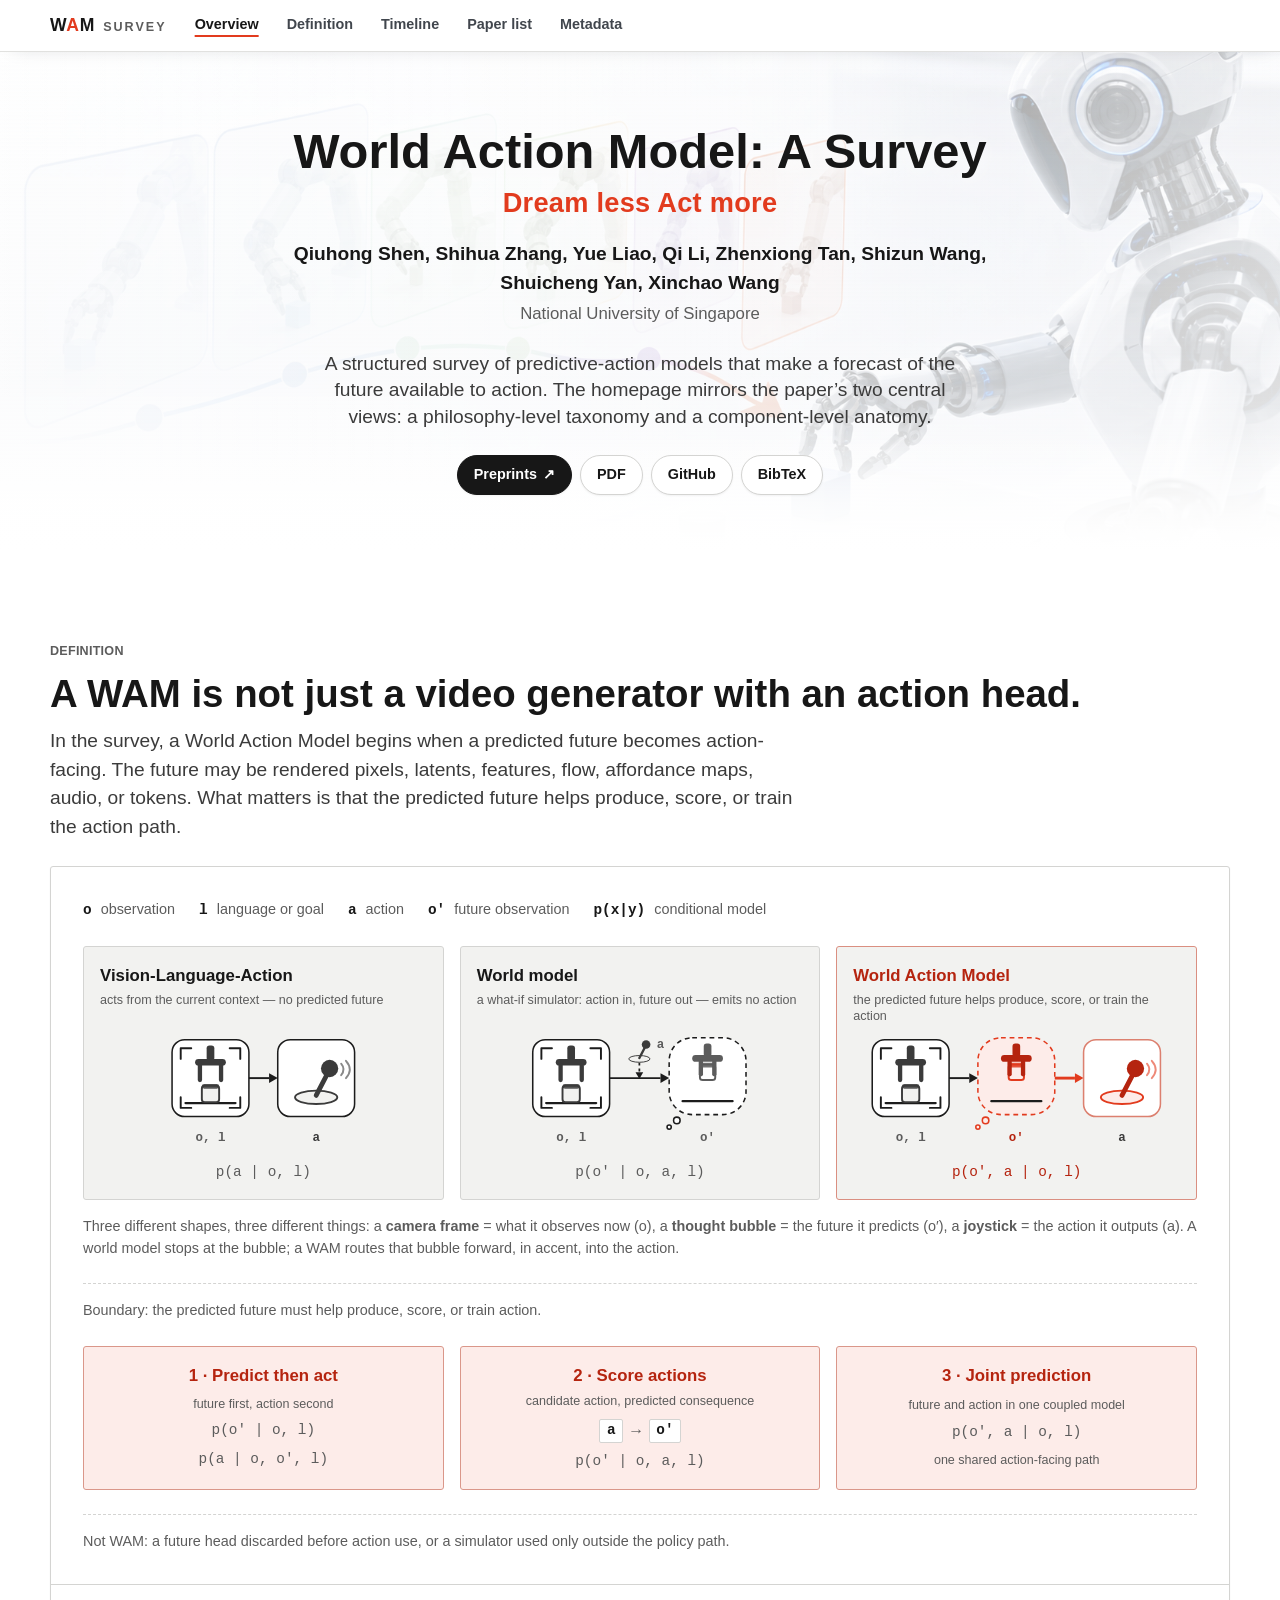
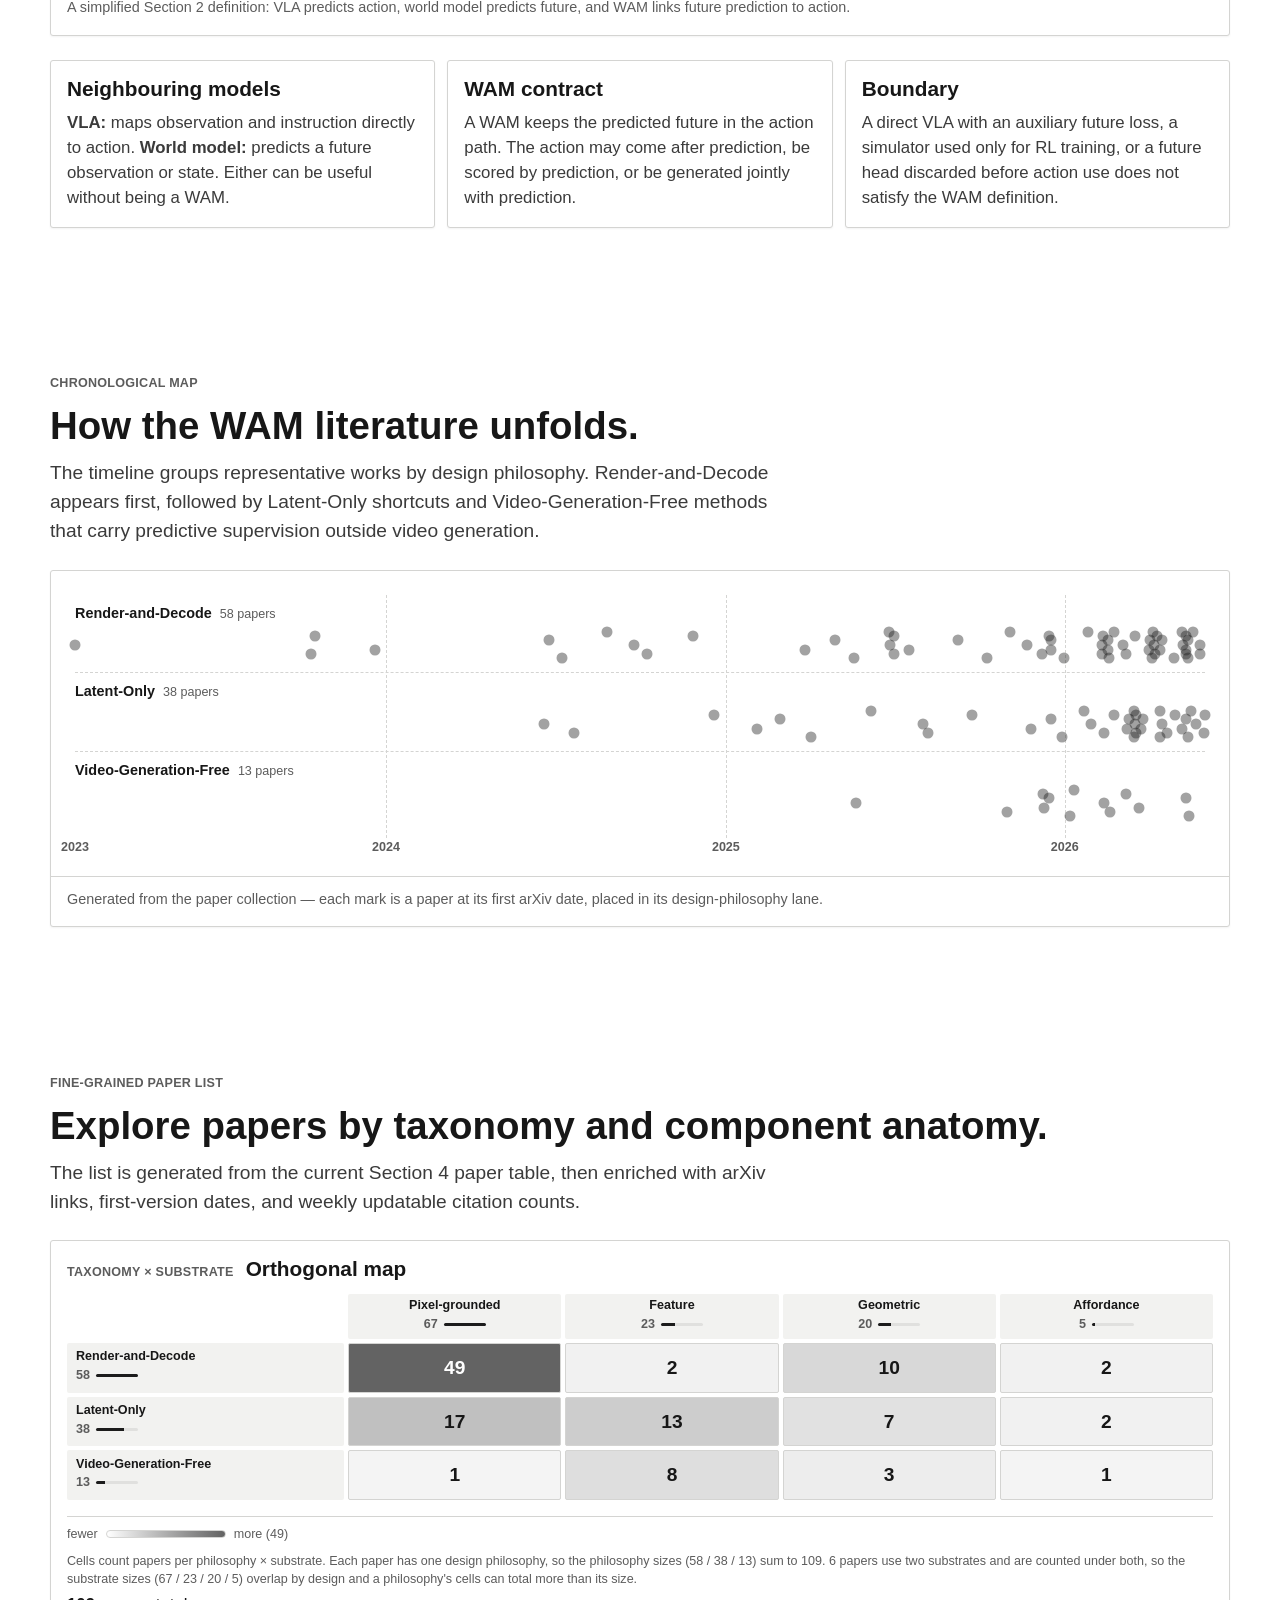
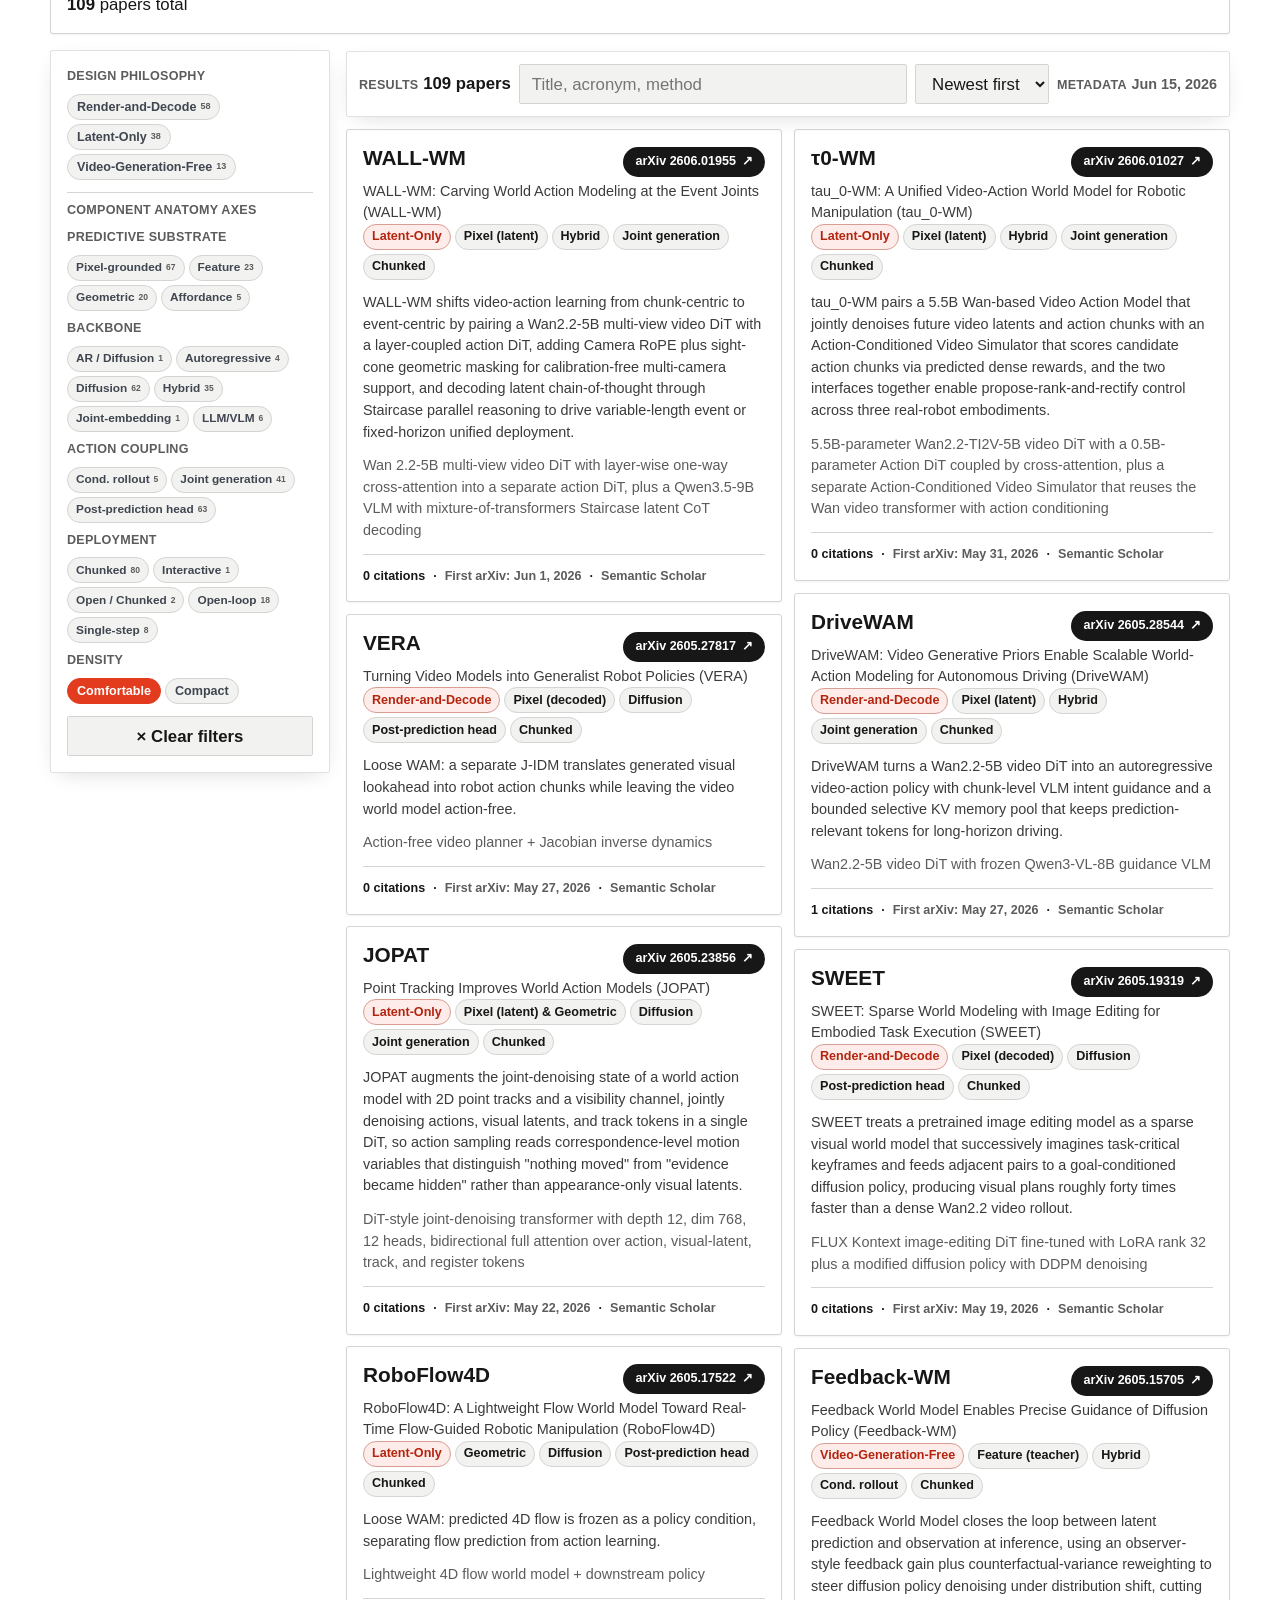
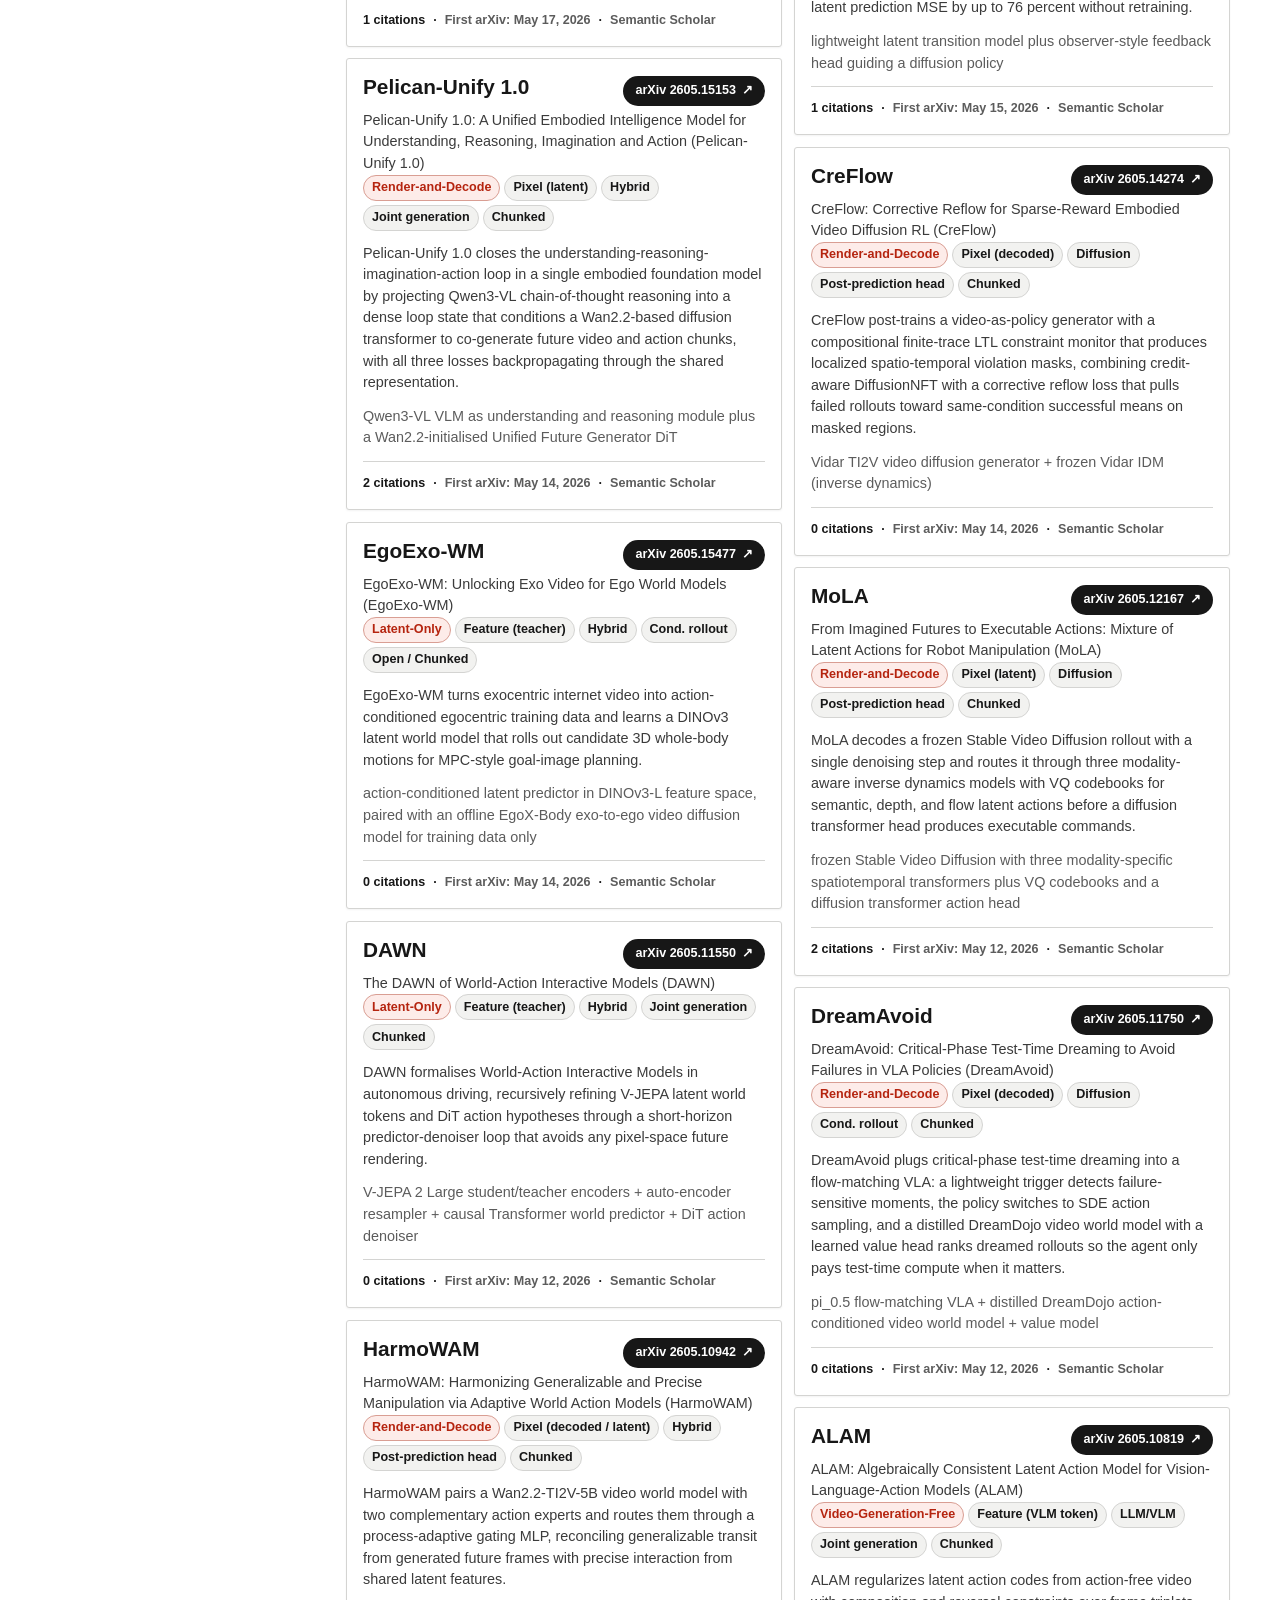
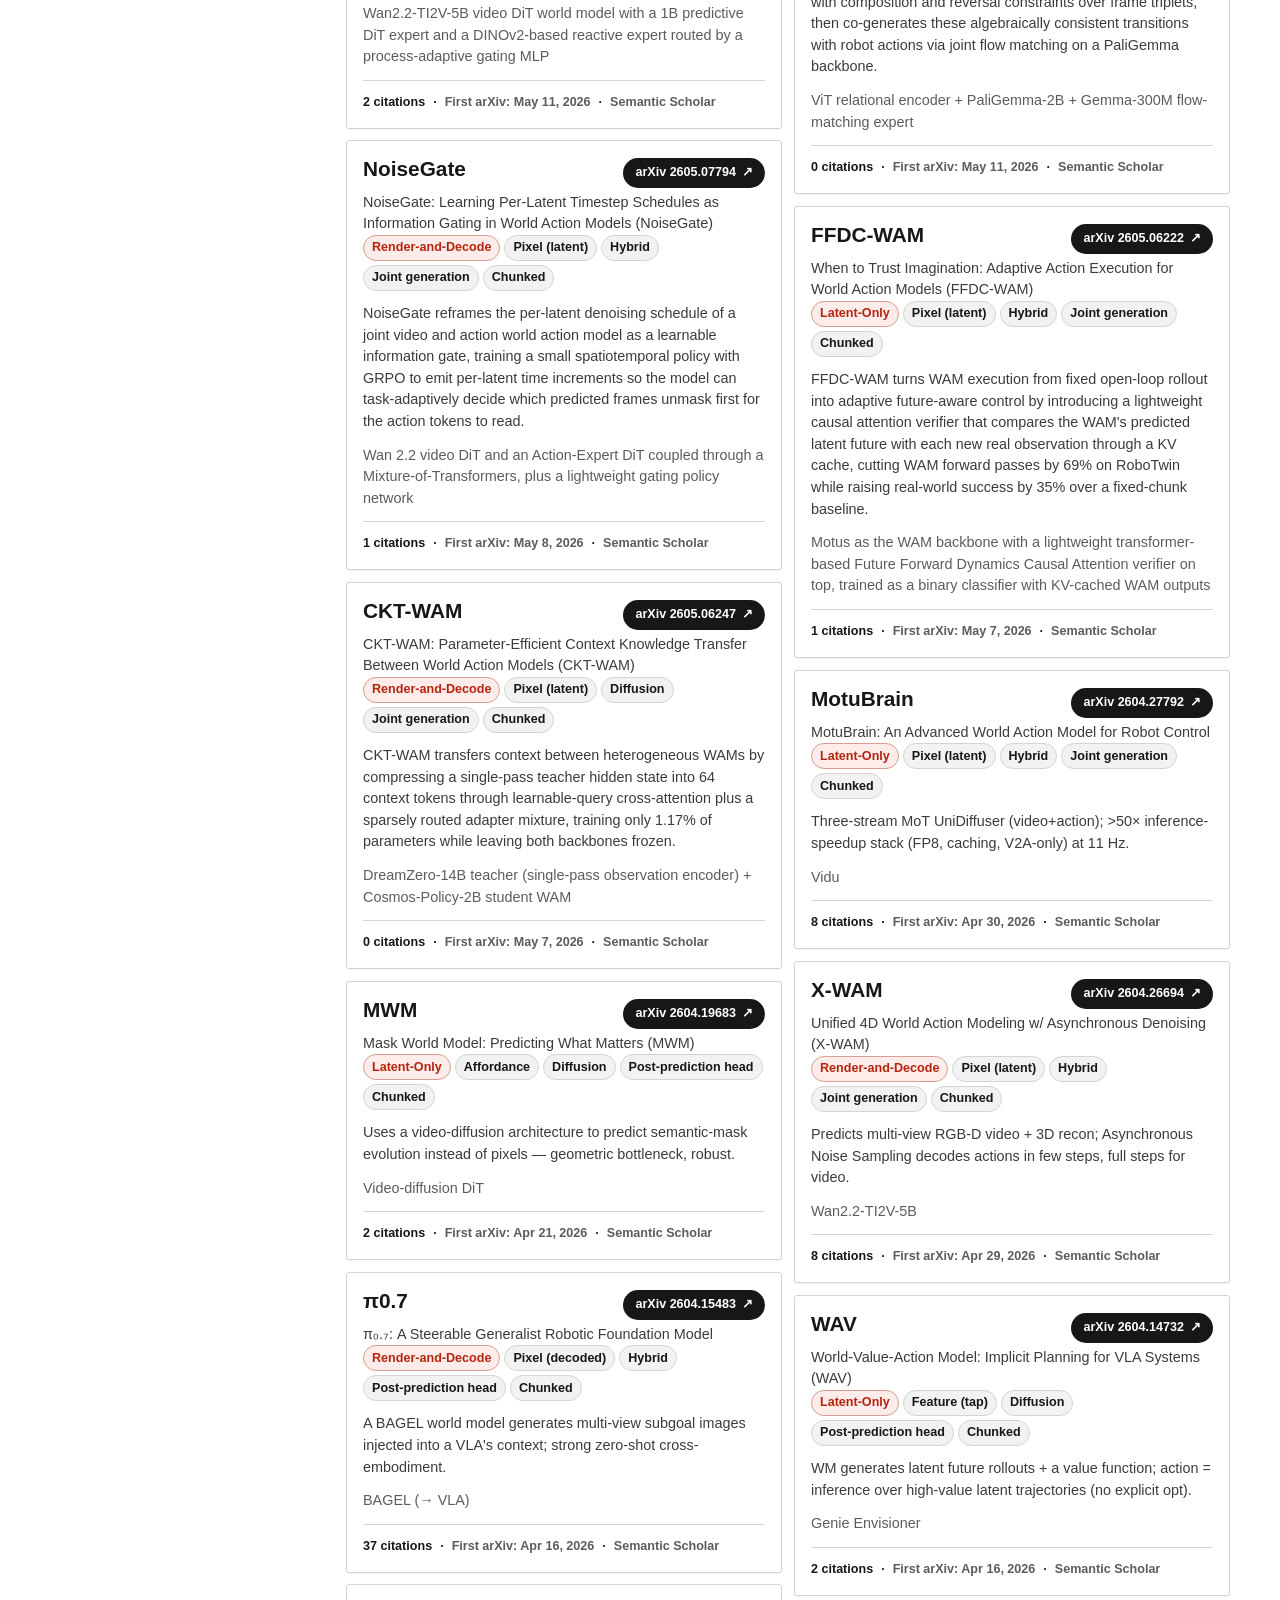
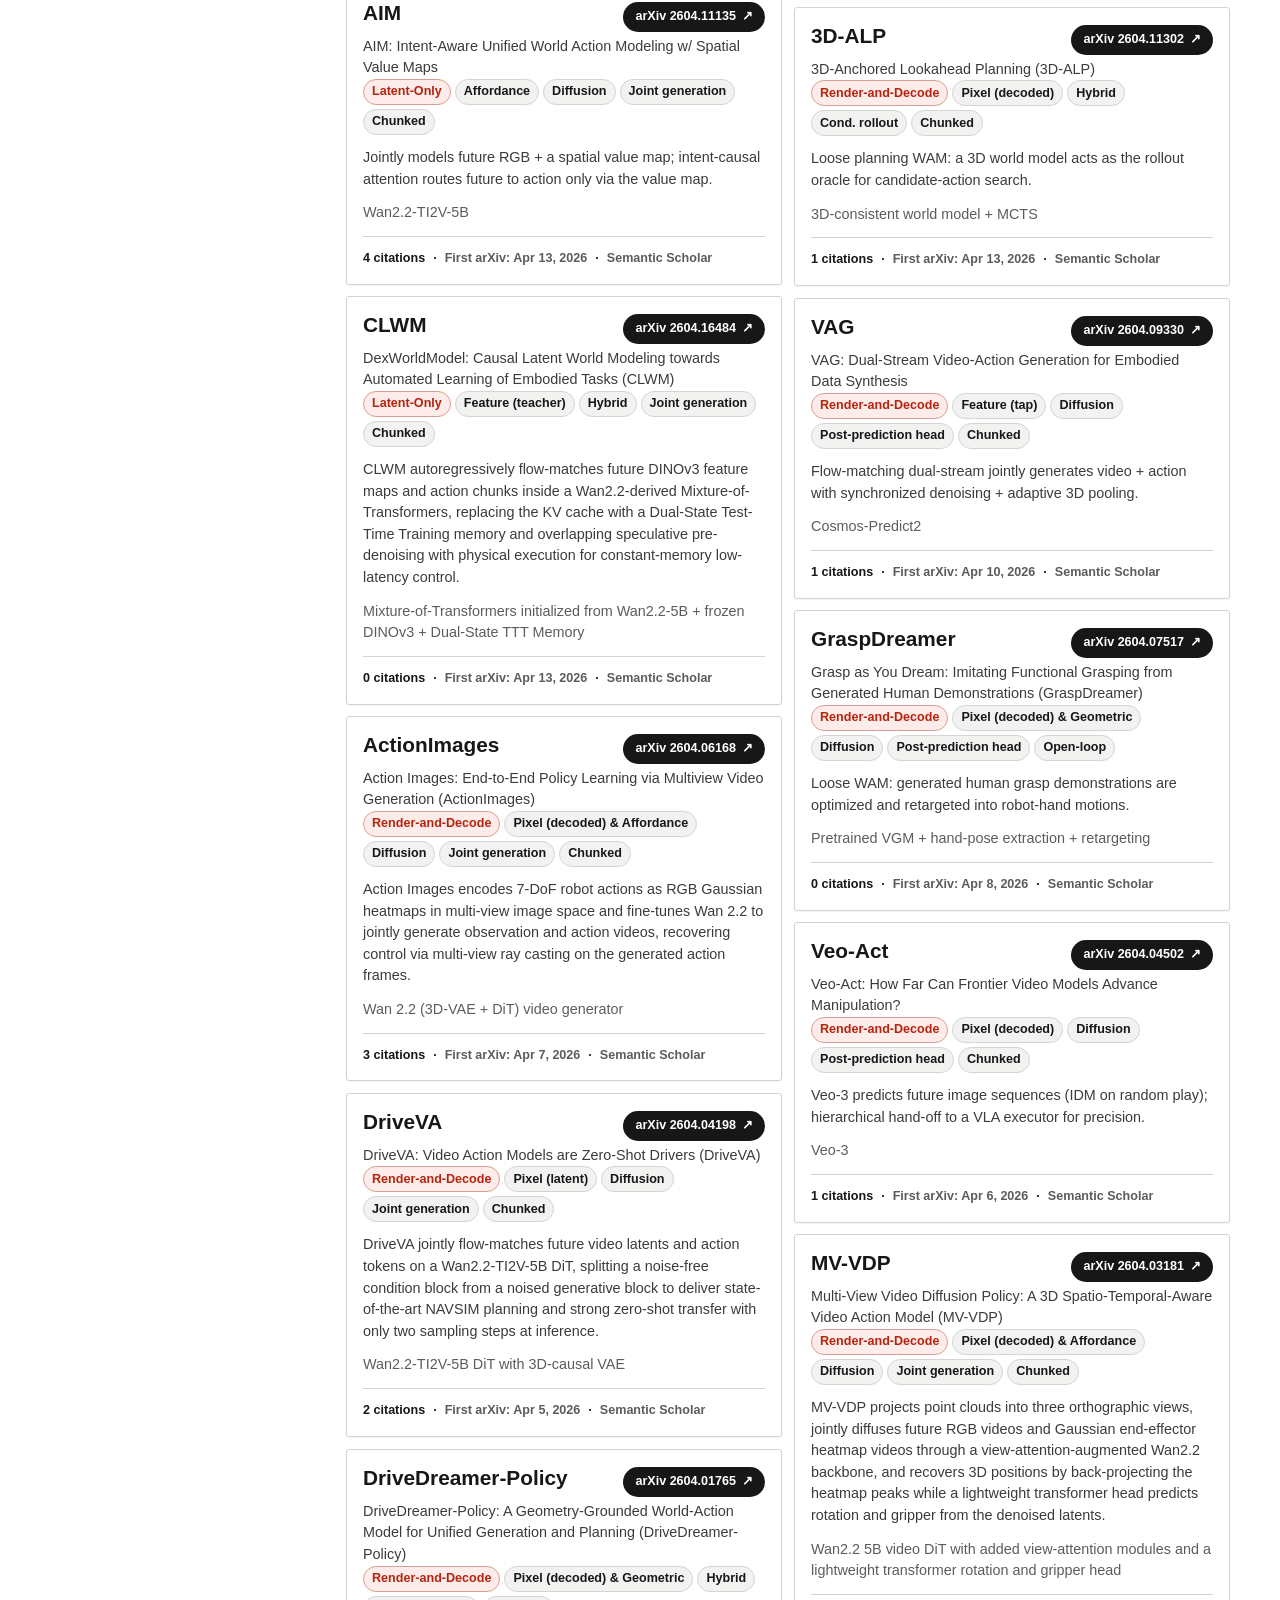
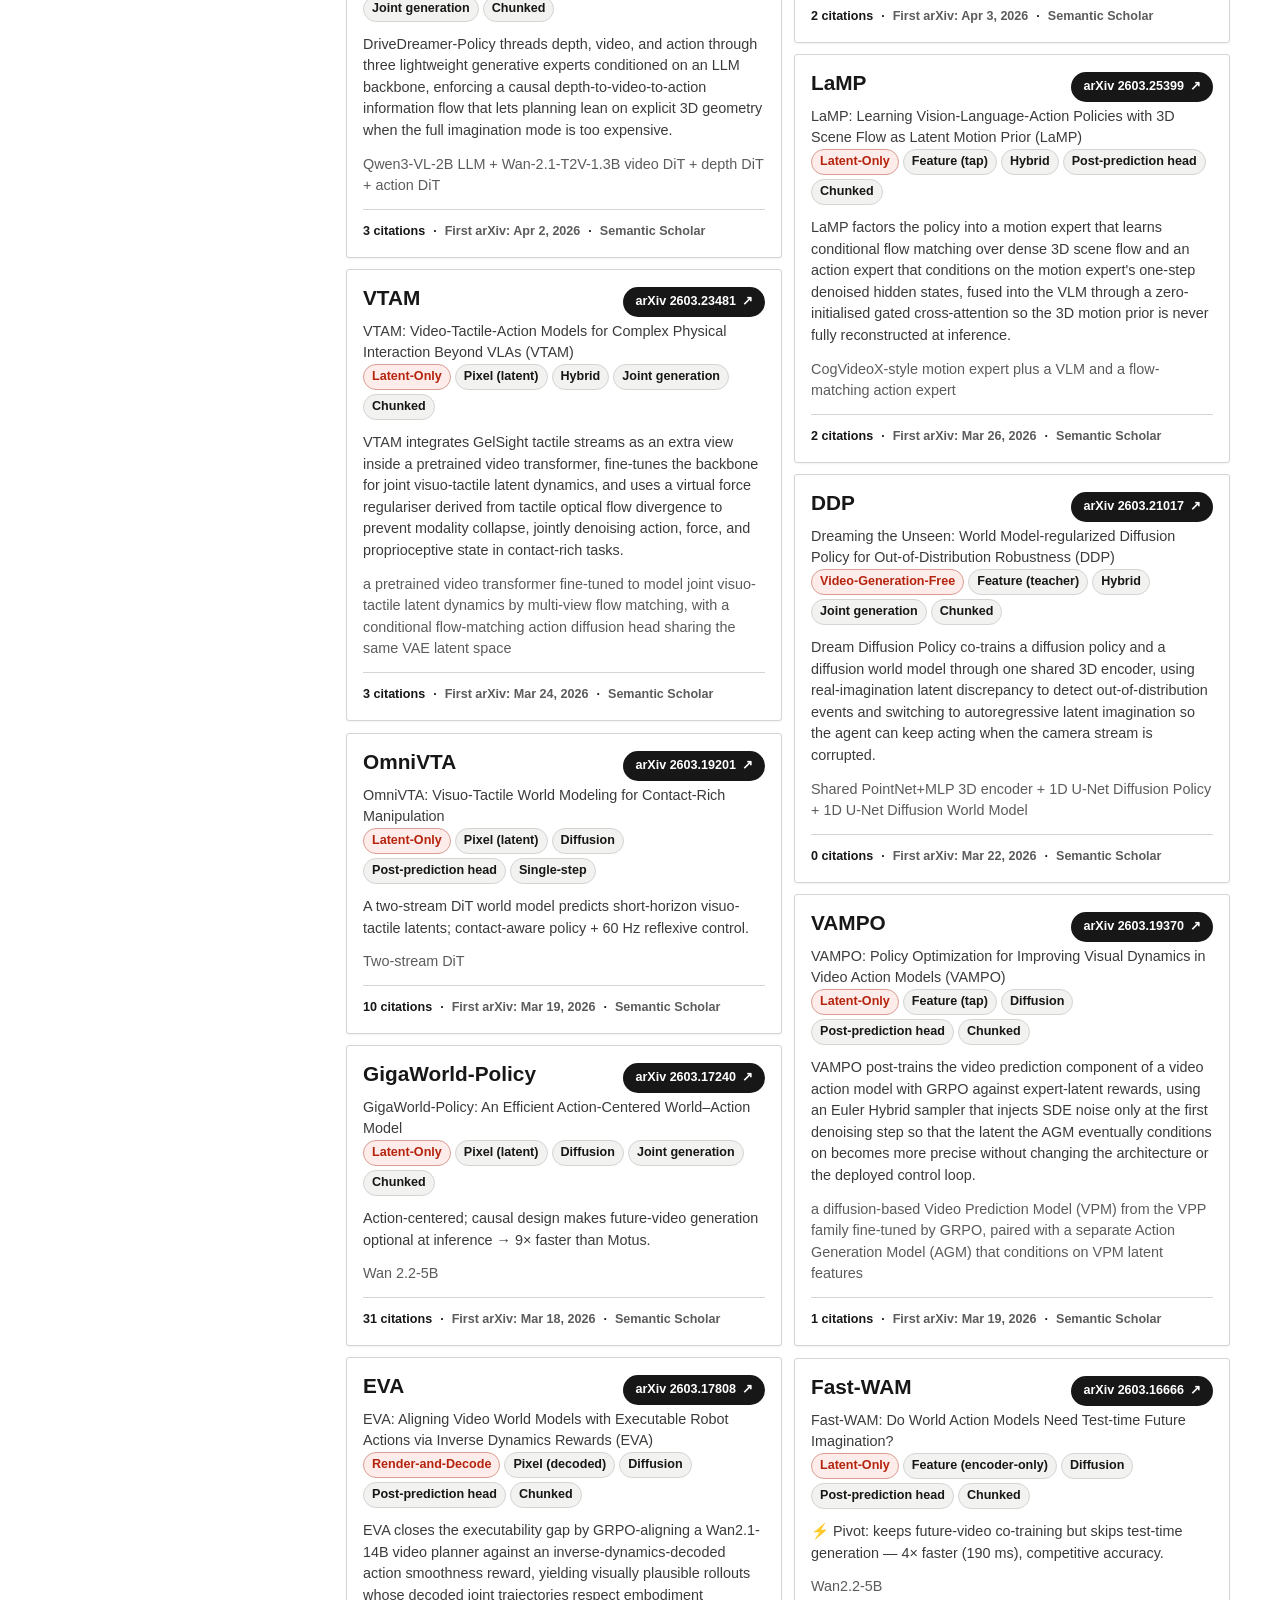
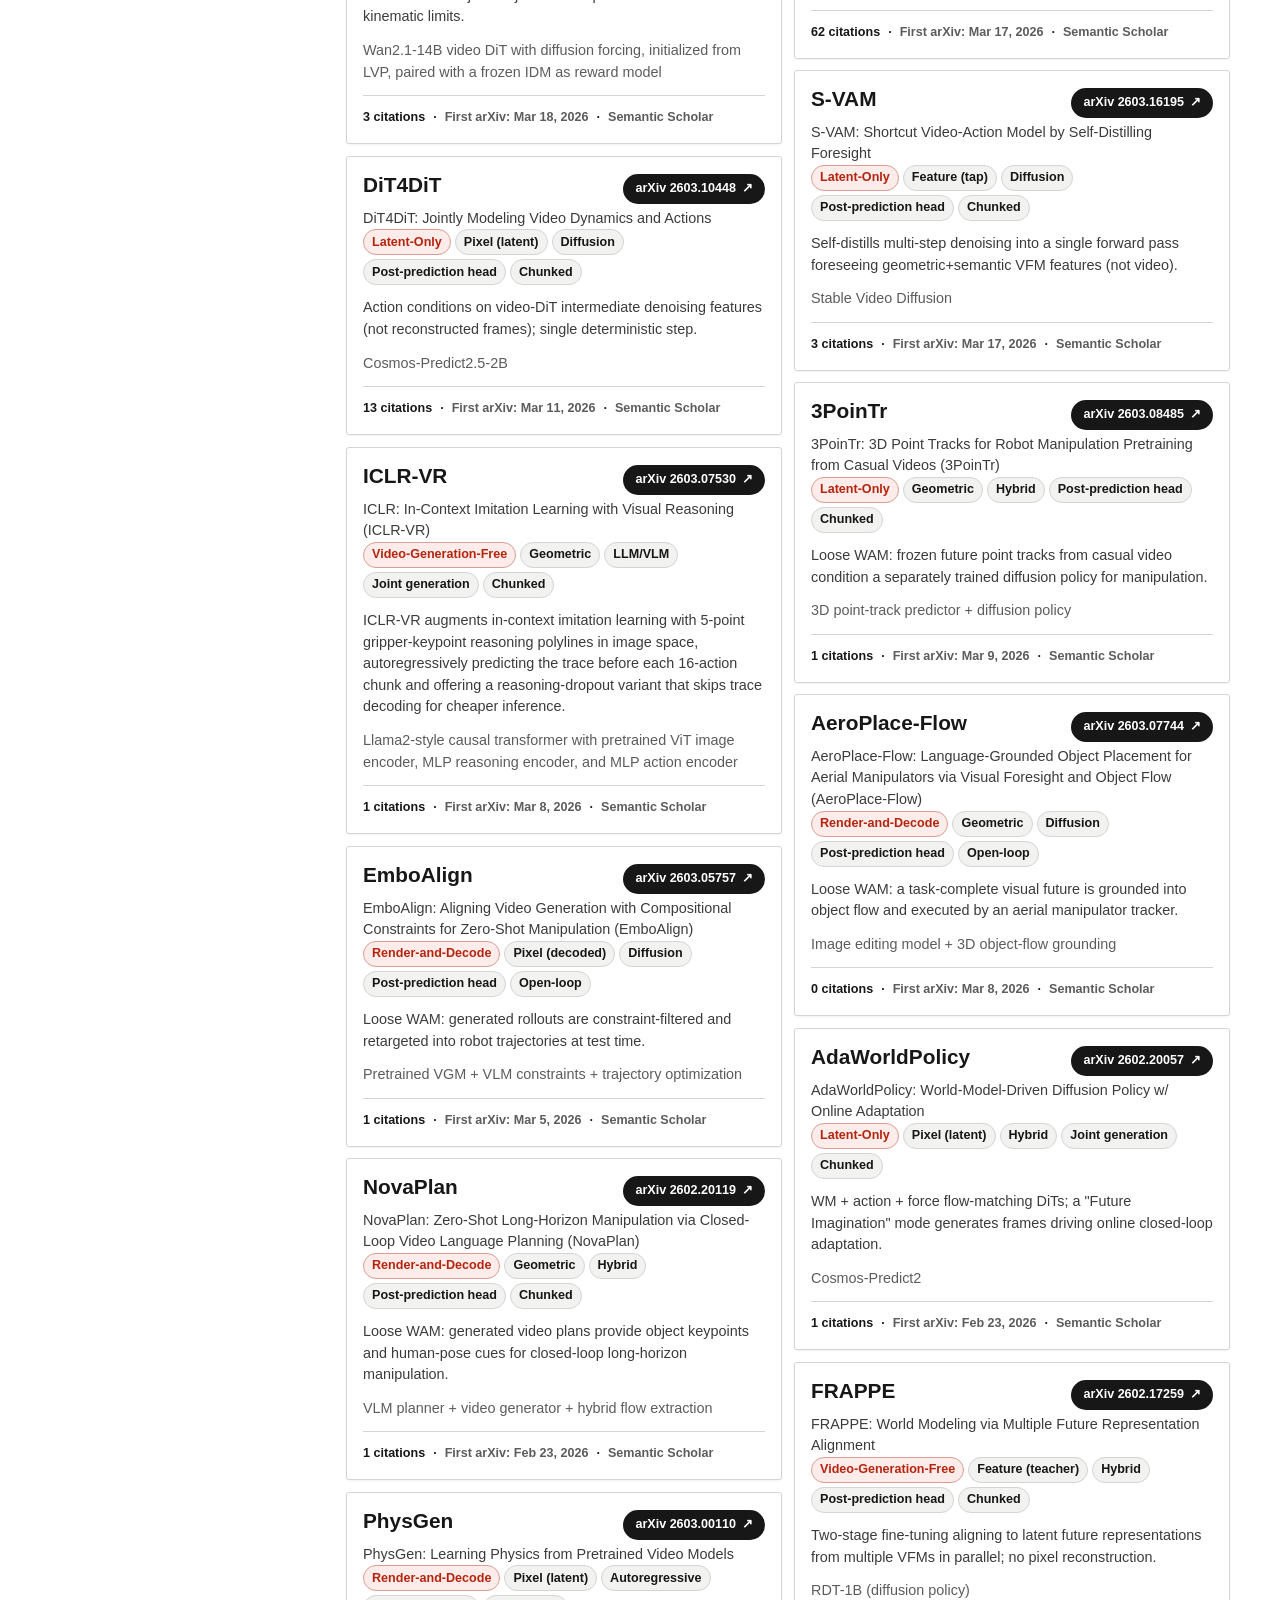
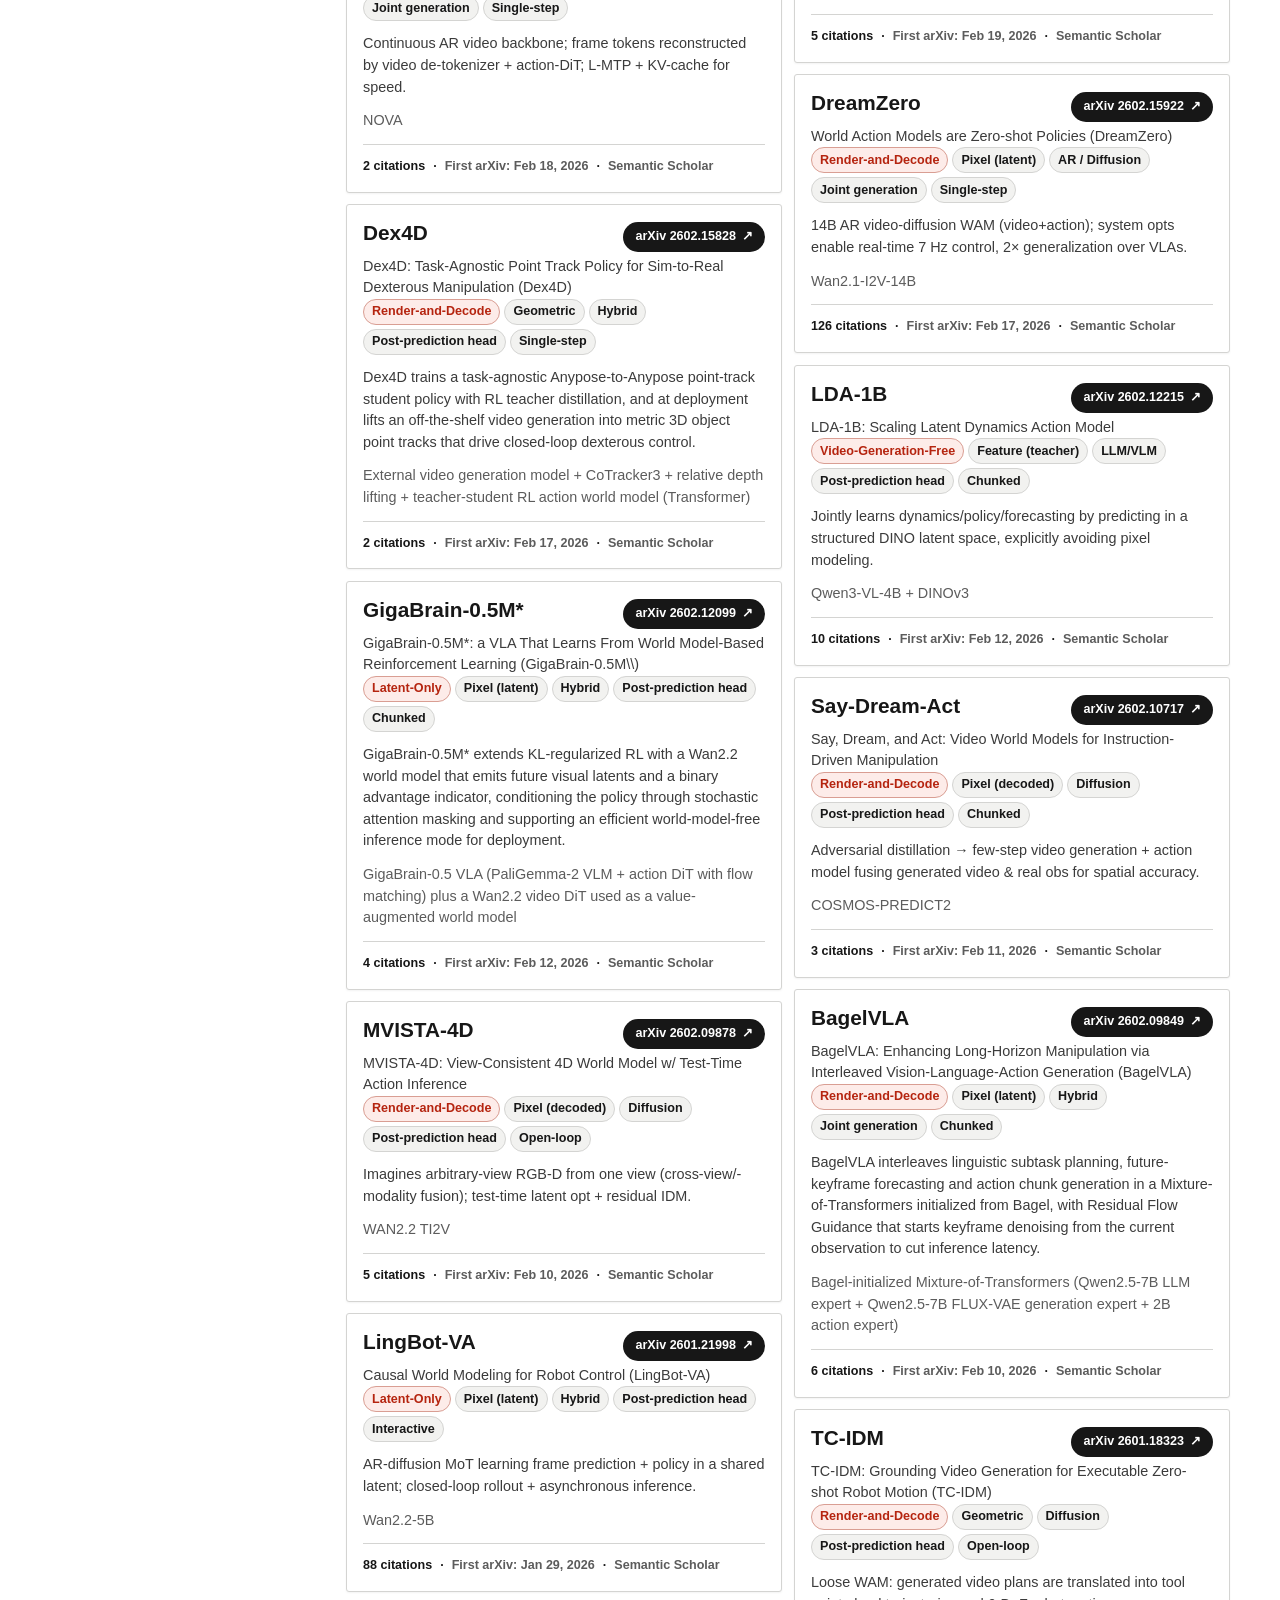
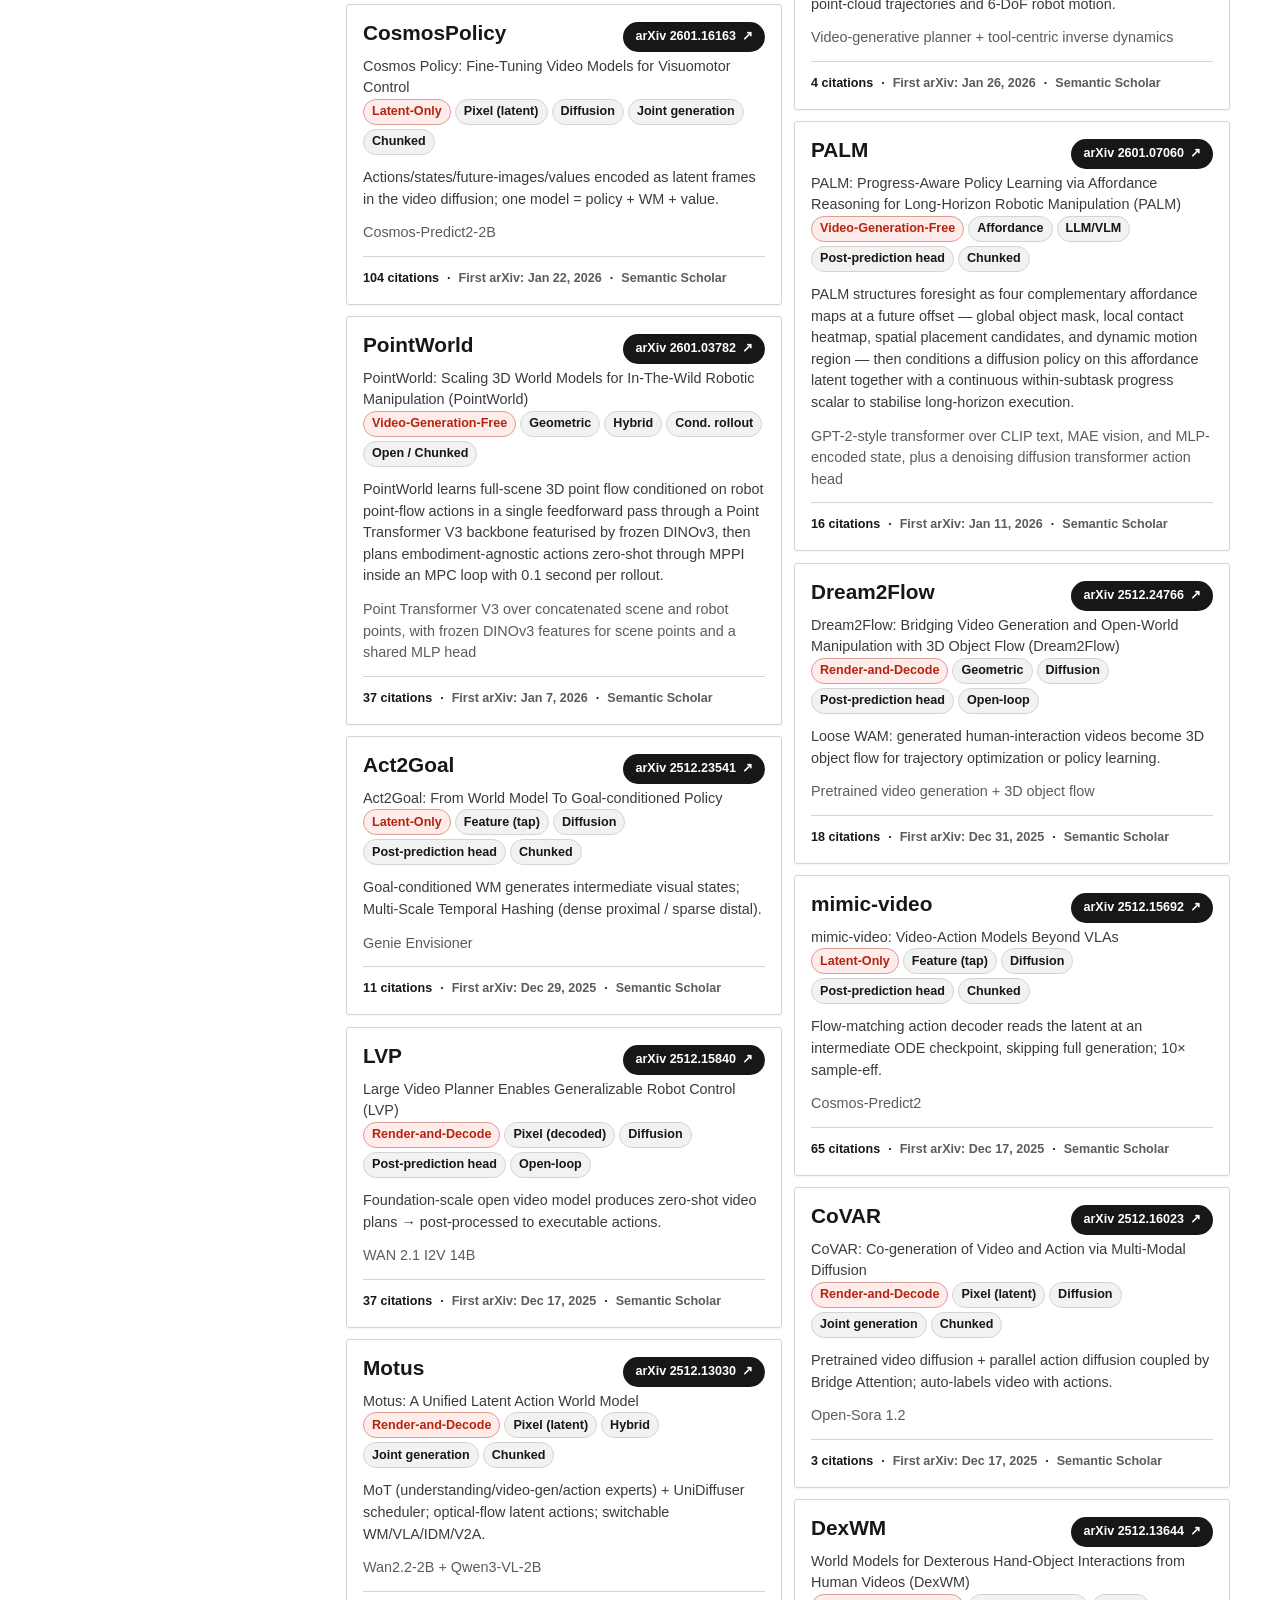
==== index.html @ 923af5be "Update citation to Preprints record" ====
<!doctype html>
<html lang="en">
<head>
  <meta charset="utf-8">
  <meta name="viewport" content="width=device-width, initial-scale=1">
  <meta name="description" content="Academic project homepage and interactive paper explorer for the World Action Models survey.">
  <meta name="theme-color" content="#ffffff">
  <title>World Action Model: A Survey</title>
  <link rel="icon" href="favicon.svg" type="image/svg+xml">
  <link rel="preload" href="assets/img/figures/hero-wam-future.png" as="image">
  <link rel="preload" href="assets/img/figures/fig-wam-timeline-themed.webp" as="image">
  <link rel="stylesheet" href="assets/css/styles.css?v=3">
</head>
<body>
  <a class="skip-link" href="#papers">Skip to paper list</a>
  <aside class="side-nav" aria-label="Page navigation">
    <div class="nav-inner">
      <a class="nav-title" href="#top" aria-label="World Action Model survey — home">
        <span class="wm">W<span class="wm-a">A</span>M</span>
        <span class="wm-sub">Survey</span>
      </a>
      <nav>
        <a href="#overview">Overview</a>
        <a href="#definition">Definition</a>
        <a href="#timeline">Timeline</a>
        <a href="#papers">Paper list</a>
        <a href="#metadata">Metadata</a>
      </nav>
    </div>
  </aside>

  <main id="top" class="page-shell">
    <section class="paper-hero" id="overview" aria-labelledby="paper-title">
      <div class="hero-text academic-title-block">
        <h1 id="paper-title">World Action Model: A Survey</h1>
        <p class="hero-subtitle">Dream less Act more</p>
        <p class="author-list">Qiuhong Shen, Shihua Zhang, Yue Liao, Qi Li, Zhenxiong Tan, Shizun Wang,<br>Shuicheng Yan, Xinchao Wang</p>
        <p class="affiliation-line">National University of Singapore</p>
        <p class="hero-summary">
          A structured survey of predictive-action models that make a forecast of the future available to action.
          The homepage mirrors the paper’s two central views: a philosophy-level taxonomy and a component-level anatomy.
        </p>
        <div class="hero-links">
          <a class="hero-link hero-link--primary" href="https://doi.org/10.20944/preprints202606.1403.v1" aria-label="Read the survey on Preprints">Preprints <span aria-hidden="true">↗</span></a>
          <a class="hero-link" href="wam-survey-nus.pdf" aria-label="Download the World Action Models survey PDF">PDF</a>
          <a class="hero-link" href="https://github.com/world-action-models/awesome-world-action-models" aria-label="Awesome World Action Models repository on GitHub">GitHub</a>
          <a class="hero-link" href="bibtex.html" aria-label="Open the World Action Models survey BibTeX">BibTeX</a>
        </div>
      </div>
    </section>

    <section class="content-section definition-section" id="definition" aria-labelledby="definition-title">
      <div class="section-heading">
        <p class="eyebrow">Definition</p>
        <h2 id="definition-title">A WAM is not just a video generator with an action head.</h2>
        <p>
          In the survey, a World Action Model begins when a predicted future becomes action-facing. The future may be
          rendered pixels, latents, features, flow, affordance maps, audio, or tokens. What matters is that the predicted
          future helps produce, score, or train the action path.
        </p>
      </div>

      <div class="definition-grid">
        <figure class="embedded-figure definition-figure">
          <div class="def-body">
            <p class="def-legend">
              <span><b>o</b> observation</span>
              <span><b>l</b> language or goal</span>
              <span><b>a</b> action</span>
              <span><b>o'</b> future observation</span>
              <span><b>p(x|y)</b> conditional model</span>
            </p>

            <div class="def-viz-panel" data-viz="scene">
<div class="dv-scene-grid">

  <article class="dv-scene-card">
    <h4 class="dv-scene-name">Vision-Language-Action</h4>
    <p class="dv-scene-sub">acts from the current context &mdash; no predicted future</p>
    <svg class="dv-scene-svg" viewBox="0 0 340 122" role="img" aria-label="A camera viewfinder shows the current scene: a gripper above a block on a table (observation o and l). A direct arrow leads to a joystick glyph (action a). The action is produced straight from what is observed, with no predicted future."><g transform="translate(75,8)"><rect class="dvs-frame" x="0" y="0" width="80" height="80" rx="13"/><path class="dvs-cam" d="M9 20 V9 H20"/><path class="dvs-cam" d="M60 9 H71 V20"/><path class="dvs-cam" d="M9 60 V71 H20"/><path class="dvs-cam" d="M60 71 H71 V60"/><g class="dvs-scene"><line class="dvs-ground" x1="14" y1="66" x2="66" y2="66"/><rect class="dvs-box" x="31" y="48" width="18" height="17" rx="3"/><rect class="dvs-box-top" x="31" y="46" width="18" height="5" rx="2.5"/><rect class="dvs-arm" x="36" y="6" width="8" height="16" rx="3"/><rect class="dvs-arm" x="24" y="20" width="32" height="7" rx="3.5"/><path class="dvs-claw" d="M29 27 V42"/><path class="dvs-claw" d="M51 27 V42"/></g></g><text class="dvs-label" x="115" y="110">o, l</text><path class="dvs-edge" d="M155 48 H176"/><path class="dvs-edge-head" d="M185 48 L176 43 L176 53 Z"/><g transform="translate(185,8)"><rect class="dvs-frame dvs-act-frame" x="0" y="0" width="80" height="80" rx="13"/><g class="dvs-joy"><ellipse class="dvs-joy-base" cx="40" cy="60" rx="22" ry="7"/><path class="dvs-joy-shaft" d="M40 58 L53 33"/><circle class="dvs-joy-knob" cx="54" cy="30" r="9"/><path class="dvs-joy-tick" d="M66 25 q5 6 0 12"/><path class="dvs-joy-tick" d="M71 22 q8 9 0 18"/></g></g><text class="dvs-label dvs-label--act" x="225" y="110">a</text></svg>
    <p class="dv-scene-f">p(a | o, l)</p>
  </article>

  <article class="dv-scene-card">
    <h4 class="dv-scene-name">World model</h4>
    <p class="dv-scene-sub">a what-if simulator: action in, future out &mdash; emits no action</p>
    <svg class="dv-scene-svg" viewBox="0 0 340 122" role="img" aria-label="A camera viewfinder shows a gripper above a block (observation o and l). A small joystick (a candidate action a) is fed in as an input, and the arrow leads to a thought bubble showing the block grasped and lifted (predicted future o-prime). The world model takes the action as an input and outputs the future; it emits no action of its own."><g transform="translate(58,8)"><rect class="dvs-frame" x="0" y="0" width="80" height="80" rx="13"/><path class="dvs-cam" d="M9 20 V9 H20"/><path class="dvs-cam" d="M60 9 H71 V20"/><path class="dvs-cam" d="M9 60 V71 H20"/><path class="dvs-cam" d="M60 71 H71 V60"/><g class="dvs-scene"><line class="dvs-ground" x1="14" y1="66" x2="66" y2="66"/><rect class="dvs-box" x="31" y="48" width="18" height="17" rx="3"/><rect class="dvs-box-top" x="31" y="46" width="18" height="5" rx="2.5"/><rect class="dvs-arm" x="36" y="6" width="8" height="16" rx="3"/><rect class="dvs-arm" x="24" y="20" width="32" height="7" rx="3.5"/><path class="dvs-claw" d="M29 27 V42"/><path class="dvs-claw" d="M51 27 V42"/></g></g><text class="dvs-label" x="98" y="110">o, l</text><path class="dvs-edge" d="M138 48 H191"/><path class="dvs-edge-head" d="M200 48 L191 43 L191 53 Z"/><g transform="translate(149,-2) scale(0.5)"><g class="dvs-joy"><ellipse class="dvs-joy-base" cx="40" cy="60" rx="22" ry="7"/><path class="dvs-joy-shaft" d="M40 58 L53 33"/><circle class="dvs-joy-knob" cx="54" cy="30" r="9"/></g></g><path class="dvs-feed" d="M169 32 V45"/><path class="dvs-feed-head" d="M169 49 L165 42 L173 42 Z"/><text class="dvs-label dvs-feed-label" x="191" y="14">a</text><g transform="translate(200,6)"><rect class="dvs-bubble" x="0" y="0" width="80" height="80" rx="24"/><g class="dvs-scene dvs-scene--ghost"><line class="dvs-ground" x1="14" y1="66" x2="66" y2="66"/><rect class="dvs-box" x="32" y="28" width="16" height="16" rx="3"/><rect class="dvs-box-top" x="32" y="26" width="16" height="5" rx="2.5"/><rect class="dvs-arm" x="36" y="6" width="8" height="14" rx="3"/><rect class="dvs-arm" x="24" y="18" width="32" height="7" rx="3.5"/><path class="dvs-claw" d="M33 25 V38"/><path class="dvs-claw" d="M47 25 V38"/></g></g><circle class="dvs-bubble-dot" cx="208" cy="92" r="3.4"/><circle class="dvs-bubble-dot" cx="200" cy="99" r="2.2"/><text class="dvs-label" x="240" y="110">o&#8242;</text></svg>
    <p class="dv-scene-f">p(o&#8242; | o, a, l)</p>
  </article>

  <article class="dv-scene-card is-wam">
    <h4 class="dv-scene-name">World Action Model</h4>
    <p class="dv-scene-sub">the predicted future helps produce, score, or train the action</p>
    <svg class="dv-scene-svg" viewBox="0 0 340 122" role="img" aria-label="A camera viewfinder shows a gripper above a block (observation o and l). An arrow leads to an accent thought bubble showing the block grasped and lifted (predicted future o-prime). A highlighted accent arrow then leads from that predicted future into a joystick glyph (action a). The predicted future shapes the action, so it is action-facing."><g transform="translate(20,8)"><rect class="dvs-frame" x="0" y="0" width="80" height="80" rx="13"/><path class="dvs-cam" d="M9 20 V9 H20"/><path class="dvs-cam" d="M60 9 H71 V20"/><path class="dvs-cam" d="M9 60 V71 H20"/><path class="dvs-cam" d="M60 71 H71 V60"/><g class="dvs-scene"><line class="dvs-ground" x1="14" y1="66" x2="66" y2="66"/><rect class="dvs-box" x="31" y="48" width="18" height="17" rx="3"/><rect class="dvs-box-top" x="31" y="46" width="18" height="5" rx="2.5"/><rect class="dvs-arm" x="36" y="6" width="8" height="16" rx="3"/><rect class="dvs-arm" x="24" y="20" width="32" height="7" rx="3.5"/><path class="dvs-claw" d="M29 27 V42"/><path class="dvs-claw" d="M51 27 V42"/></g></g><text class="dvs-label" x="60" y="110">o, l</text><path class="dvs-edge" d="M100 48 H121"/><path class="dvs-edge-head" d="M130 48 L121 43 L121 53 Z"/><g transform="translate(130,6)"><rect class="dvs-bubble dvs-bubble--wam" x="0" y="0" width="80" height="80" rx="24"/><g class="dvs-scene dvs-scene--accent"><line class="dvs-ground" x1="14" y1="66" x2="66" y2="66"/><rect class="dvs-box" x="32" y="28" width="16" height="16" rx="3"/><rect class="dvs-box-top" x="32" y="26" width="16" height="5" rx="2.5"/><rect class="dvs-arm" x="36" y="6" width="8" height="14" rx="3"/><rect class="dvs-arm" x="24" y="18" width="32" height="7" rx="3.5"/><path class="dvs-claw" d="M33 25 V38"/><path class="dvs-claw" d="M47 25 V38"/></g></g><circle class="dvs-bubble-dot dvs-bubble--wam" cx="138" cy="92" r="3.4"/><circle class="dvs-bubble-dot dvs-bubble--wam" cx="130" cy="99" r="2.2"/><text class="dvs-label dvs-label--wam" x="170" y="110">o&#8242;</text><path class="dvs-edge dvs-edge--facing" d="M210 48 H231"/><path class="dvs-edge-head dvs-edge-head--facing" d="M240 48 L231 43 L231 53 Z"/><g transform="translate(240,8)"><rect class="dvs-frame dvs-act-frame dvs-act-frame--wam" x="0" y="0" width="80" height="80" rx="13"/><g class="dvs-joy dvs-joy--accent"><ellipse class="dvs-joy-base" cx="40" cy="60" rx="22" ry="7"/><path class="dvs-joy-shaft" d="M40 58 L53 33"/><circle class="dvs-joy-knob" cx="54" cy="30" r="9"/><path class="dvs-joy-tick" d="M66 25 q5 6 0 12"/><path class="dvs-joy-tick" d="M71 22 q8 9 0 18"/></g></g><text class="dvs-label dvs-label--act" x="280" y="110">a</text></svg>
    <p class="dv-scene-f">p(o&#8242;, a | o, l)</p>
  </article>

</div>
<p class="dv-scene-caption">Three different shapes, three different things: a <strong>camera frame</strong> = what it observes now (o), a <strong>thought bubble</strong> = the future it predicts (o&#8242;), a <strong>joystick</strong> = the action it outputs (a). A world model stops at the bubble; a WAM routes that bubble forward, in accent, into the action.</p>
              </div>

            <p class="def-rule">Boundary: the predicted future must help produce, score, or train action.</p>

            <div class="def-arch">
              <div class="def-box def-box--wam">
                <span class="def-name">1 &middot; Predict then act</span>
                <span class="def-sub">future first, action second</span>
                <span class="def-f">p(o' | o, l)</span>
                <span class="def-f">p(a | o, o', l)</span>
              </div>
              <div class="def-box def-box--wam">
                <span class="def-name">2 &middot; Score actions</span>
                <span class="def-sub">candidate action, predicted consequence</span>
                <span class="def-sig"><b class="tok">a</b> <i class="def-to">&rarr;</i> <b class="tok">o'</b></span>
                <span class="def-f">p(o' | o, a, l)</span>
              </div>
              <div class="def-box def-box--wam">
                <span class="def-name">3 &middot; Joint prediction</span>
                <span class="def-sub">future and action in one coupled model</span>
                <span class="def-f">p(o', a | o, l)</span>
                <span class="def-sub">one shared action-facing path</span>
              </div>
            </div>

            <p class="def-rule def-rule--neg">Not WAM: a future head discarded before action use, or a simulator used only outside the policy path.</p>
          </div>
          <figcaption>A simplified Section 2 definition: VLA predicts action, world model predicts future, and WAM links future prediction to action.</figcaption>
        </figure>

        <div class="definition-notes">
          <article>
            <h3>Neighbouring models</h3>
            <p><strong>VLA:</strong> maps observation and instruction directly to action. <strong>World model:</strong> predicts a future observation or state. Either can be useful without being a WAM.</p>
          </article>
          <article>
            <h3>WAM contract</h3>
            <p>A WAM keeps the predicted future in the action path. The action may come after prediction, be scored by prediction, or be generated jointly with prediction.</p>
          </article>
          <article>
            <h3>Boundary</h3>
            <p>A direct VLA with an auxiliary future loss, a simulator used only for RL training, or a future head discarded before action use does not satisfy the WAM definition.</p>
          </article>
        </div>
      </div>
    </section>

    <section class="content-section" id="timeline" aria-labelledby="timeline-title">
      <div class="section-heading">
        <p class="eyebrow">Chronological map</p>
        <h2 id="timeline-title">How the WAM literature unfolds.</h2>
        <p>
          The timeline groups representative works by design philosophy. Render-and-Decode appears first, followed by
          Latent-Only shortcuts and Video-Generation-Free methods that carry predictive supervision outside video generation.
        </p>
      </div>
      <figure class="embedded-figure timeline-figure">
        <div class="timeline" id="timeline-plot" role="img" aria-label="Timeline of World Action Model papers by first arXiv date, grouped by design philosophy"></div>
        <figcaption>Generated from the paper collection — each mark is a paper at its first arXiv date, placed in its design-philosophy lane.</figcaption>
      </figure>
    </section>

    <section class="content-section explorer-section" id="papers" tabindex="-1" aria-labelledby="papers-title">
      <div class="section-heading wide">
        <p class="eyebrow">Fine-grained paper list</p>
        <h2 id="papers-title">Explore papers by taxonomy and component anatomy.</h2>
        <p>
          The list is generated from the current Section 4 paper table, then enriched with arXiv links, first-version dates,
          and weekly updatable citation counts.
        </p>
      </div>

      <figure class="matrix-wrap" aria-labelledby="matrix-title">
        <figcaption class="matrix-head">
          <p class="mini-label">Taxonomy × substrate</p>
          <h3 id="matrix-title">Orthogonal map</h3>
        </figcaption>
        <div class="matrix" id="taxonomy-matrix" role="group" aria-label="Papers by design philosophy and predictive substrate"></div>
      </figure>

      <div class="explorer-shell">
        <aside class="filter-panel" id="filter-panel" aria-label="Paper filters">
          <div class="filter-panel__head">
            <p class="mini-label">Filters</p>
            <button type="button" class="sheet-close" id="filters-close" aria-label="Close filters"><span aria-hidden="true">×</span></button>
          </div>

          <div class="control-block">
            <div class="control-label" id="cl-philosophy">Design philosophy</div>
            <div class="segmented" role="group" aria-labelledby="cl-philosophy" data-filter-group="philosophy"></div>
          </div>

          <p class="mini-label filter-subhead">Component anatomy axes</p>

          <div class="control-block">
            <div class="control-label" id="cl-substrate">Predictive substrate</div>
            <div class="segmented compact" role="group" aria-labelledby="cl-substrate" data-filter-group="substrateGroup"></div>
          </div>
          <div class="control-block">
            <div class="control-label" id="cl-backbone">Backbone</div>
            <div class="segmented compact" role="group" aria-labelledby="cl-backbone" data-filter-group="backbone"></div>
          </div>
          <div class="control-block">
            <div class="control-label" id="cl-coupling">Action coupling</div>
            <div class="segmented compact" role="group" aria-labelledby="cl-coupling" data-filter-group="coupling"></div>
          </div>
          <div class="control-block">
            <div class="control-label" id="cl-deployment">Deployment</div>
            <div class="segmented compact" role="group" aria-labelledby="cl-deployment" data-filter-group="deployment"></div>
          </div>

          <div class="control-block">
            <div class="control-label" id="cl-density">Density</div>
            <div class="segmented" role="group" aria-labelledby="cl-density" id="density-toggle"></div>
          </div>

          <button class="clear-button" type="button" id="clear-filters"><span aria-hidden="true">×</span> Clear filters</button>
        </aside>

        <div class="papers-workspace">
          <div class="toolbar" id="toolbar">
            <div class="toolbar__row">
              <div class="result-meta">
                <span class="mini-label">Results</span>
                <strong id="result-count" aria-live="polite">0 papers</strong>
              </div>
              <div class="search-block">
                <label class="sr-only" for="paper-search">Search</label>
                <input id="paper-search" type="search" autocomplete="off" inputmode="search" enterkeyhint="search" placeholder="Title, acronym, method">
                <button type="button" class="search-clear" id="search-clear" aria-label="Clear search" hidden><span aria-hidden="true">×</span></button>
              </div>
              <div class="sort-block">
                <label class="sr-only" for="paper-sort">Sort</label>
                <select id="paper-sort">
                  <option value="recent">Newest first</option>
                  <option value="citations">Most cited</option>
                  <option value="oldest">Oldest first</option>
                  <option value="title">Title A to Z</option>
                </select>
              </div>
              <button type="button" class="filters-btn" id="filters-open" aria-haspopup="dialog" aria-expanded="false">
                Filters <span class="filters-count" id="filters-count" hidden></span>
              </button>
              <div class="result-meta meta-updated">
                <span class="mini-label">Metadata</span>
                <strong id="metadata-date">Updating</strong>
              </div>
            </div>
            <div class="toolbar__chips" id="active-chips" aria-label="Active filters"></div>
          </div>

          <div class="paper-list" id="paper-list"></div>
        </div>
      </div>
      <div class="sheet-backdrop" id="sheet-backdrop" hidden></div>
    </section>

    <section class="content-section metadata-section" id="metadata" aria-labelledby="metadata-title">
      <div class="section-heading">
        <p class="eyebrow">Living metadata</p>
        <h2 id="metadata-title">Citation counts refresh weekly.</h2>
      </div>
      <div class="update-grid">
        <article>
          <h3>Self-contained repository</h3>
          <p>The GitHub Pages repository includes the page, assets, paper data, and the weekly update workflow.</p>
        </article>
        <article>
          <h3>Survey-aligned data</h3>
          <p>The paper list is generated from the active survey paper table and bibliography, not from the older slide deck.</p>
        </article>
        <article>
          <h3>Metadata sources</h3>
          <p>Exact first-version dates come from arXiv. Citation counts refresh from Semantic Scholar with OpenAlex fallback.</p>
        </article>
      </div>
    </section>

    <section class="visitor-section" id="visitor-map" aria-label="Visitor map">
      <div class="visitor-map">
        <script type='text/javascript' id='mapmyvisitors' src='https://mapmyvisitors.com/map.js?cl=ffffff&w=300&t=n&d=tnJDNxXYJgxEZpuIChx3Qxr-oyEidIg1Vk_KH0OIMpU'></script>
      </div>
    </section>

    <footer class="site-footer">
      <span>World Action Models survey homepage</span>
      <a href="#top">Back to top</a>
    </footer>
  </main>

  <script src="assets/js/app.js?v=2" type="module"></script>
</body>
</html>
---- assets/css/styles.css ----
@font-face {
  font-family: "Comic Neue";
  src: url("../fonts/ComicNeue-Regular.ttf") format("truetype");
  font-weight: 400;
  font-display: swap;
}

@font-face {
  font-family: "Comic Neue";
  src: url("../fonts/ComicNeue-Bold.ttf") format("truetype");
  font-weight: 700;
  font-display: swap;
}

:root {
  /* ---- palette (unchanged) ---- */
  --bg: #ffffff;
  --paper: #ffffff;
  --surface: #ffffff;
  --surface-soft: #f2f2f0;
  --ink: #171717;
  --muted: #5c5c5c;
  --line: #d4d4d2;
  --line-strong: #1c1c1c;
  --blue: #2f72bd;
  --blue-soft: #e8f2ff;
  --green: #2c8a5f;
  --green-soft: #e8f5ef;
  --purple: #7659bf;
  --purple-soft: #f0ebff;
  --rust: #bd5b35;
  --rust-soft: #fff0e8;
  --gold: #8a6818;
  --gold-soft: #fff5d6;
  --nav: #ffffff;

  /* ---- fluid type scale (rem-based, respects zoom) ---- */
  --text-xs: clamp(0.72rem, 0.69rem + 0.12vw, 0.80rem);
  --text-sm: clamp(0.82rem, 0.79rem + 0.15vw, 0.90rem);
  --text-base: clamp(0.95rem, 0.91rem + 0.22vw, 1.05rem);
  --text-lead: clamp(1.05rem, 1.00rem + 0.40vw, 1.20rem);
  --text-h3: clamp(1.10rem, 1.02rem + 0.40vw, 1.30rem);
  --text-h2: clamp(1.55rem, 1.18rem + 1.85vw, 2.40rem);
  --text-h1: clamp(2.00rem, 1.48rem + 2.70vw, 3.05rem);

  /* ---- spacing (8pt + fluid rhythm) ---- */
  --space-2xs: 4px;
  --space-xs: 8px;
  --space-sm: 12px;
  --space-md: 16px;
  --space-lg: 24px;
  --space-xl: 32px;
  --space-2xl: 48px;
  --gutter: clamp(1rem, 0.6rem + 1.8vw, 2.25rem);
  --section-y: clamp(2.5rem, 1.7rem + 3.6vw, 4.75rem);

  /* ---- containers ---- */
  --content-max: 1180px;
  --content-wide: 1320px;
  --measure: 70ch;

  /* ---- the one accent: rust. Everything else is neutral. ---- */
  --accent: #e23b1e;
  --accent-soft: #fdece9;
  --accent-ink: #b5240f;
  --ink-soft: #3b3b3b; /* single token for secondary body text */

  /* ---- shape + elevation ---- */
  --radius: 3px;
  --radius-sm: 2px;
  --radius-pill: 999px;
  --shadow-sm: 0 1px 2px rgba(20, 20, 20, 0.05);
  --shadow-md: 0 2px 10px rgba(20, 20, 20, 0.1);

  /* ---- frosted glass system for floating chrome ---- */
  --glass-blur: blur(0);
  --glass-line: color-mix(in srgb, var(--line) 70%, transparent);
  --shadow-float: 0 6px 22px -10px rgba(20, 20, 20, 0.22);
  --shadow-sheet: 0 -12px 40px -12px rgba(20, 24, 30, 0.35);

  --nav-bar-h: 3.25rem;
  --focus-ring: 3px solid rgba(226, 59, 30, 0.7);

  --font-display: ui-sans-serif, "Helvetica Neue", Helvetica, Arial, system-ui, sans-serif;
  --font-ui: ui-sans-serif, -apple-system, BlinkMacSystemFont, "Segoe UI", Arial, sans-serif;
  --font-mono: ui-monospace, "SF Mono", Menlo, Consolas, "Liberation Mono", monospace;
}

* {
  box-sizing: border-box;
}

html {
  scroll-behavior: smooth;
  scroll-padding-top: calc(var(--nav-bar-h) + var(--space-sm));
}

body {
  margin: 0;
  /* top wash derived from the palette so every theme keeps its own bg tint (no hardcoded cool gray) */
  background:
    linear-gradient(180deg, color-mix(in srgb, var(--surface) 78%, transparent), color-mix(in srgb, var(--bg) 92%, transparent) 280px),
    var(--bg);
  color: var(--ink);
  font-family: var(--font-ui);
  font-size: var(--text-base);
  line-height: 1.5;
}

img,
svg {
  display: block;
  max-width: 100%;
  height: auto;
}

a {
  color: inherit;
  text-decoration: none;
}

button,
input,
select {
  font: inherit;
}

:focus-visible {
  outline: var(--focus-ring);
  outline-offset: 2px;
}

/* ============ utilities ============ */

.sr-only {
  position: absolute;
  width: 1px;
  height: 1px;
  padding: 0;
  margin: -1px;
  overflow: hidden;
  clip: rect(0, 0, 0, 0);
  white-space: nowrap;
  border: 0;
}

/* the [hidden] attribute must win over component display rules */
[hidden] {
  display: none !important;
}

.skip-link {
  position: fixed;
  top: var(--space-xs);
  left: var(--space-xs);
  z-index: 100;
  padding: 10px 16px;
  border-radius: var(--radius);
  background: var(--ink);
  color: #fff;
  font-weight: 800;
  transform: translateY(-160%);
  transition: transform 140ms ease;
}

.skip-link:focus-visible {
  transform: translateY(0);
}

.container {
  width: min(var(--content-max), 100% - 2 * var(--gutter));
  margin-inline: auto;
}

.surface,
.embedded-figure,
.definition-notes article,
.matrix-wrap,
.paper-card,
.update-grid article {
  border: 1px solid var(--line);
  border-radius: var(--radius);
  background: var(--surface);
  box-shadow: var(--shadow-sm);
}

/* one label recipe for every micro-label — neutral; rust is reserved for active/accent state */
.eyebrow,
.mini-label,
.control-label {
  margin: 0 0 var(--space-sm);
  color: var(--muted);
  font-size: var(--text-xs);
  font-weight: 800;
  letter-spacing: 0.02em;
  text-transform: uppercase;
}

/* ============ side nav ============ */

.side-nav {
  position: sticky;
  top: 0;
  z-index: 30;
  min-height: var(--nav-bar-h);
  padding-block: var(--space-xs);
  padding-inline: 0;
  background: color-mix(in srgb, var(--nav) 78%, transparent);
  -webkit-backdrop-filter: var(--glass-blur);
          backdrop-filter: var(--glass-blur);
  border-bottom: 1px solid var(--glass-line);
  box-shadow: 0 6px 20px -14px rgba(27, 33, 42, 0.25);
}

.nav-inner {
  width: min(var(--content-max), 100% - 2 * var(--gutter));
  margin-inline: auto;
  display: flex;
  align-items: center;
  gap: var(--space-md);
}

.nav-title {
  display: flex;
  align-items: baseline;
  flex: 0 0 auto;
  gap: 8px;
}

/* boxless typographic wordmark — the single accent lands on A (Action) */
.wm {
  font-family: var(--font-display);
  font-weight: 800;
  font-size: 1.1rem;
  letter-spacing: 0.04em;
  color: var(--ink);
}

.wm-a {
  color: var(--accent);
}

.wm-sub {
  font-size: var(--text-xs);
  font-weight: 700;
  letter-spacing: 0.16em;
  text-transform: uppercase;
  color: var(--muted);
  transition: color 140ms ease;
}

.nav-title:hover .wm-sub {
  color: var(--ink);
}

.side-nav nav {
  display: flex;
  flex: 1 1 auto;
  gap: var(--space-2xs);
  min-width: 0;
  overflow-x: auto;
  scrollbar-width: none;
  scroll-snap-type: x proximity;
  -webkit-mask-image: linear-gradient(90deg, #000 0, #000 calc(100% - 16px), transparent);
          mask-image: linear-gradient(90deg, #000 0, #000 calc(100% - 16px), transparent);
}

.side-nav nav::-webkit-scrollbar {
  display: none;
}

.side-nav nav a {
  display: inline-flex;
  align-items: center;
  flex: 0 0 auto;
  scroll-snap-align: start;
  padding: 0 var(--space-sm);
  min-height: 34px;
  border-radius: var(--radius-sm);
  color: #41464d;
  font-size: var(--text-sm);
  font-weight: 750;
  white-space: nowrap;
}

.side-nav nav a:hover {
  color: var(--ink);
  background: rgba(255, 255, 255, 0.7);
}

.side-nav nav a[aria-current="true"] {
  color: var(--ink);
  background: transparent;
  text-decoration: underline;
  text-decoration-color: var(--accent);
  text-decoration-thickness: 2px;
  text-underline-offset: 6px;
}

/* the 5 short links fit without scrolling here, so drop the edge fade */
@media (min-width: 48rem) {
  .side-nav nav {
    -webkit-mask-image: none;
            mask-image: none;
  }
}

/* ============ page shell ============ */

.page-shell {
  width: 100%;
  overflow-x: clip;
}

.paper-hero,
.content-section,
.site-footer {
  width: min(var(--content-max), 100% - 2 * var(--gutter));
  margin-inline: auto;
}

/* ============ hero ============ */

.paper-hero {
  position: relative;
  overflow: hidden;
  width: 100%;
  min-height: clamp(360px, 56svh, 560px);
  margin: 0;
  display: grid;
  place-items: center;
  padding: var(--section-y) var(--gutter);
  background:
    linear-gradient(180deg, rgba(247, 248, 250, 0.12) 0%, rgba(247, 248, 250, 0.46) 64%, var(--bg) 100%),
    linear-gradient(90deg, rgba(255, 255, 255, 0.93) 0%, rgba(255, 255, 255, 0.82) 42%, rgba(255, 255, 255, 0.58) 72%, rgba(255, 255, 255, 0.78) 100%),
    url("../img/figures/hero-wam-future.png") center center / cover no-repeat;
}

@supports not (height: 1svh) {
  .paper-hero {
    min-height: clamp(360px, 56vh, 560px);
  }
}

.paper-hero::after {
  content: "";
  position: absolute;
  right: 0;
  bottom: -1px;
  left: 0;
  height: 140px;
  background: linear-gradient(180deg, rgba(247, 248, 250, 0) 0%, var(--bg) 88%);
  pointer-events: none;
}

.paper-hero > * {
  position: relative;
  z-index: 1;
}

.academic-title-block {
  width: 100%;
  text-align: center;
}

.paper-hero h1,
.paper-hero .author-list,
.paper-hero .affiliation-line,
.paper-hero .hero-summary {
  text-shadow: 0 1px 20px rgba(255, 255, 255, 0.9);
}

@media (max-width: 760px) {
  .paper-hero {
    background:
      linear-gradient(180deg, rgba(247, 248, 250, 0.18) 0%, rgba(247, 248, 250, 0.58) 68%, var(--bg) 100%),
      linear-gradient(90deg, rgba(255, 255, 255, 0.96) 0%, rgba(255, 255, 255, 0.86) 100%),
      url("../img/figures/hero-wam-future.png") 58% center / cover no-repeat;
  }
}

/* ============ headings & prose ============ */

h1,
h2,
h3,
p,
dd,
strong {
  margin-top: 0;
  overflow-wrap: break-word;
}

h1,
h2,
h3,
.nav-title strong,
.nav-title span {
  font-family: var(--font-display);
}

h1 {
  margin: 0 auto var(--space-2xs);
  /* keep the title on ONE line in every browser (24ch wrapped in Safari),
     scaling down on narrow screens so it never overflows */
  font-size: clamp(1.05rem, 5.3vw, 3.05rem);
  line-height: 1.1;
  white-space: nowrap;
}

.hero-subtitle {
  margin: 0 auto var(--space-md);
  font-family: var(--font-display);
  font-weight: 800;
  font-size: clamp(1.15rem, 0.9rem + 1.1vw, 1.7rem);
  letter-spacing: 0.01em;
  color: var(--accent);
}

h2 {
  margin-bottom: var(--space-sm);
  font-size: var(--text-h2);
  line-height: 1.1;
}

h3 {
  margin-bottom: var(--space-xs);
  font-size: var(--text-h3);
  line-height: 1.2;
}

.hero-summary {
  max-width: 60ch;
  margin: var(--space-lg) auto 0;
  color: var(--ink-soft);
  font-size: var(--text-lead);
  line-height: 1.4;
}

.hero-links {
  display: flex;
  flex-wrap: wrap;
  justify-content: center;
  gap: var(--space-xs);
  margin: var(--space-lg) auto 0;
}

.hero-link {
  display: inline-flex;
  align-items: center;
  gap: 6px;
  min-height: 40px;
  padding: 0 var(--space-md);
  border: 1px solid var(--line);
  border-radius: var(--radius-pill);
  background: var(--surface);
  color: var(--ink);
  font-weight: 800;
  font-size: var(--text-sm);
  box-shadow: var(--shadow-sm);
}

.hero-link:hover {
  border-color: var(--line-strong);
}

.hero-link--primary {
  background: var(--ink);
  border-color: var(--ink);
  color: #fff;
}

/* ============ citation page ============ */

.citation-page {
  min-height: calc(100svh - var(--nav-bar-h));
}

.citation-section {
  max-width: 920px;
}

.citation-card {
  overflow: hidden;
  border: 1px solid var(--line);
  border-radius: var(--radius);
  background: var(--surface);
  box-shadow: var(--shadow-sm);
}

.citation-card-head {
  display: flex;
  align-items: start;
  justify-content: space-between;
  gap: var(--space-md);
  padding: var(--space-lg);
  border-bottom: 1px solid var(--line);
}

.citation-card-head h2 {
  margin: 0 0 var(--space-2xs);
  font-size: clamp(1.25rem, 1rem + 1vw, 1.75rem);
}

.citation-card-head p {
  margin: 0;
  color: var(--muted);
}

.copy-button {
  display: inline-flex;
  align-items: center;
  justify-content: center;
  min-height: 32px;
  padding: 0 var(--space-sm);
  border: 1px solid var(--line-strong);
  border-radius: var(--radius-pill);
  background: var(--ink);
  color: #fff;
  font-size: var(--text-xs);
  font-weight: 850;
  cursor: pointer;
}

.copy-button:hover {
  background: var(--accent);
  border-color: var(--accent);
}

.bibtex-details {
  padding: var(--space-md) var(--space-lg) var(--space-lg);
}

.bibtex-details summary {
  width: fit-content;
  cursor: pointer;
  color: var(--ink);
  font-weight: 850;
}

.bibtex-block {
  margin: var(--space-md) 0 0;
  padding: var(--space-md);
  overflow-x: auto;
  border: 1px solid var(--line);
  border-radius: var(--radius);
  background: #f8f8f6;
  color: var(--ink);
  font-family: var(--font-mono);
  font-size: clamp(0.78rem, 0.74rem + 0.18vw, 0.92rem);
  line-height: 1.55;
}

.bibtex-block code {
  font: inherit;
  white-space: pre;
}

.copy-status {
  min-height: 1.4em;
  margin: 0;
  padding: 0 var(--space-lg) var(--space-lg);
  color: var(--muted);
  font-size: var(--text-sm);
}

.citation-back {
  margin: var(--space-lg) 0 0;
}

.citation-back a {
  color: var(--accent-ink);
  font-weight: 800;
}

@media (max-width: 47.99rem) {
  .citation-card-head {
    align-items: stretch;
    flex-direction: column;
  }

  .copy-button {
    align-self: flex-start;
  }
}

.author-list {
  margin: 0 auto var(--space-2xs);
  color: var(--ink);
  font-size: var(--text-lead);
  font-weight: 750;
}

.affiliation-line {
  margin: 0 auto;
  color: var(--muted);
  font-size: var(--text-base);
}

/* ============ generic sections ============ */

.content-section {
  padding-block: var(--section-y);
  scroll-margin-top: calc(var(--nav-bar-h) + var(--space-sm));
}

.section-heading {
  margin-bottom: var(--space-lg);
}

.section-heading p:not(.eyebrow) {
  max-width: var(--measure);
  color: var(--ink-soft);
  font-size: var(--text-lead);
}

.embedded-figure {
  margin: 0;
  overflow: hidden;
}

.embedded-figure img {
  width: 100%;
  background: #f8f9fb;
}

.embedded-figure figcaption {
  padding: var(--space-sm) var(--space-md) var(--space-md);
  color: var(--muted);
  border-top: 1px solid var(--line);
  font-size: var(--text-sm);
}

.timeline-figure {
  background: var(--surface);
}

/* ---- data-driven hand-drawn timeline ---- */
.timeline {
  position: relative;
  padding: var(--space-lg) var(--space-lg) var(--space-md);
}

.tl-grid {
  position: absolute;
  left: var(--space-lg);
  right: var(--space-lg);
  top: var(--space-lg);
  bottom: calc(var(--space-md) + 22px);
  pointer-events: none;
}

.tl-gridline {
  position: absolute;
  top: 0;
  bottom: 0;
  border-left: 1px dashed var(--line);
}

.tl-lanes {
  position: relative;
}

.tl-lane {
  position: relative;
  padding: var(--space-xs) 0;
}

.tl-lane + .tl-lane {
  border-top: 1px dashed var(--line);
}

.tl-lane-head {
  display: flex;
  align-items: baseline;
  gap: var(--space-xs);
  margin-bottom: 2px;
}

.tl-lane-name {
  font-family: var(--font-display);
  font-weight: 800;
  font-size: var(--text-sm);
  color: var(--ink);
}

.tl-lane-count {
  font-size: var(--text-xs);
  color: var(--muted);
  font-variant-numeric: tabular-nums;
}

.tl-track {
  position: relative;
  height: 38px;
}

.tl-dot {
  position: absolute;
  width: 11px;
  height: 11px;
  border-radius: 50%;
  transform: translate(-50%, -50%);
  /* translucent so overlapping dots darken (density reads) instead of forming a flat smear */
  background: color-mix(in srgb, var(--ink) 40%, transparent);
  cursor: default;
  transition: transform 120ms ease, background 120ms ease;
}

.tl-dot:hover {
  background: var(--accent);
  transform: translate(-50%, -50%) scale(1.9);
  z-index: 3;
}

@media (max-width: 30rem) {
  .tl-dot {
    width: 8px;
    height: 8px;
  }
}

.tl-tip {
  position: fixed;
  z-index: 80;
  max-width: 260px;
  padding: 7px 10px;
  border-radius: var(--radius-sm);
  background: var(--ink);
  color: #fff;
  font-size: var(--text-xs);
  line-height: 1.4;
  pointer-events: none;
  opacity: 0;
  transition: opacity 110ms ease;
  box-shadow: var(--shadow-md);
}

.tl-tip.is-on {
  opacity: 1;
}

.tl-tip strong {
  display: block;
  font-weight: 800;
}

.tl-tip-date {
  display: block;
  margin-top: 2px;
  color: rgba(255, 255, 255, 0.65);
}

.tl-axis {
  position: relative;
  height: 22px;
  margin-top: var(--space-xs);
}

.tl-year {
  position: absolute;
  transform: translateX(-50%);
  font-size: var(--text-xs);
  font-weight: 700;
  color: var(--muted);
  font-variant-numeric: tabular-nums;
}

.definition-grid {
  display: grid;
  gap: var(--space-lg);
}

/* definition diagram = one framed illustration, panels filling it */
.def-body {
  padding: clamp(var(--space-md), 2.5vw, var(--space-xl));
}

/* notation legend */
.def-legend {
  display: flex;
  flex-wrap: wrap;
  gap: var(--space-xs) var(--space-lg);
  margin: 0 0 var(--space-lg);
  color: var(--muted);
  font-size: var(--text-sm);
}

.def-legend span {
  white-space: nowrap;
}

.def-legend b {
  margin-right: 5px;
  color: var(--ink);
  font-family: var(--font-mono);
  font-weight: 700;
}

/* input → model → output signature cards: 1-up below 56rem, 3-up above (skip the 2+1 orphan) */
.def-arch {
  display: grid;
  grid-template-columns: 1fr;
  gap: var(--space-md);
}

@media (min-width: 56rem) {
  .def-arch {
    grid-template-columns: repeat(3, 1fr);
  }
}

.def-box {
  display: grid;
  gap: var(--space-2xs);
  justify-items: center;
  text-align: center;
  padding: var(--space-md);
  border: 1px solid var(--line);
  border-radius: var(--radius);
  background: var(--surface-soft);
}

.def-box--wam {
  border-color: color-mix(in srgb, var(--accent) 40%, var(--line));
  background: var(--accent-soft);
}

.def-name {
  font-family: var(--font-display);
  font-weight: 800;
  font-size: var(--text-base);
  color: var(--ink);
}

.def-box--wam .def-name {
  color: var(--accent-ink);
}

.def-sub {
  color: var(--muted);
  font-size: var(--text-xs);
}

.def-sig {
  display: flex;
  align-items: center;
  justify-content: center;
  flex-wrap: wrap;
  gap: 5px;
  margin: var(--space-2xs) 0;
}

.tok {
  display: inline-grid;
  place-items: center;
  min-width: 24px;
  height: 24px;
  padding: 0 6px;
  border: 1px solid var(--line);
  border-radius: var(--radius-sm);
  background: var(--surface);
  font-family: var(--font-mono);
  font-weight: 700;
  font-size: var(--text-sm);
  color: var(--ink);
}

.tok--wam {
  border-color: var(--accent);
  background: var(--surface);
  color: var(--accent-ink);
}

.def-to {
  color: var(--muted);
  font-style: normal;
  font-size: 1rem;
}

.def-to--wam {
  color: var(--accent);
}

.def-f {
  justify-self: stretch;
  text-align: center;
  font-family: var(--font-mono);
  font-size: var(--text-sm);
  color: var(--muted);
}

/* ---- inline flow diagrams (contrast trio: does the future reach the action?) ---- */
.def-flow {
  width: 100%;
  height: auto;
  margin: var(--space-2xs) 0;
  overflow: visible;
}
.def-flow text {
  text-anchor: middle;
  dominant-baseline: central;
  font-family: var(--font-mono);
  font-weight: 700;
}
.df-pill,
.df-model,
.df-node {
  fill: var(--surface);
  stroke: var(--line-strong);
  stroke-width: 1.5;
}
.df-letter {
  fill: var(--ink);
  font-size: 16px;
}
.df-model-label {
  fill: var(--ink-soft);
  font-size: 15px;
}
.df-edge {
  fill: none;
  stroke: var(--line-strong);
  stroke-width: 2;
}
.df-head {
  fill: var(--line-strong);
  stroke: none;
}
/* accent marks WAM-ness only: its predicted future feeds forward into the action */
.df-node--future,
.df-node--act {
  fill: var(--accent-soft);
  stroke: var(--accent);
}
.df-letter--future,
.df-letter--act {
  fill: var(--accent-ink);
}
.df-edge--facing {
  stroke: var(--accent);
  stroke-width: 2.8;
}
.df-head--facing {
  fill: var(--accent);
}

.def-rule {
  margin: var(--space-lg) 0;
  padding-top: var(--space-md);
  border-top: 1px dashed var(--line);
  color: var(--muted);
  font-size: var(--text-sm);
}

.def-rule--neg {
  margin-bottom: 0;
}

.definition-notes {
  display: grid;
  grid-template-columns: 1fr;
  gap: var(--space-sm);
}

@media (min-width: 48rem) {
  .definition-notes {
    grid-template-columns: repeat(3, 1fr);
  }
}

.definition-notes article {
  padding: var(--space-md);
}

.definition-notes p {
  margin-bottom: 0;
  color: var(--ink-soft);
}

/* ============ explorer ============ */

.explorer-section {
  width: min(var(--content-max), 100% - 2 * var(--gutter));
}

/* matrix band */
.matrix-wrap {
  margin: 0 0 var(--space-md);
  padding: var(--space-md);
}

.matrix-head {
  display: flex;
  align-items: baseline;
  gap: var(--space-sm);
  margin-bottom: var(--space-sm);
}

.matrix-head .mini-label {
  margin: 0;
}

.matrix-head h3 {
  margin: 0;
}

/* table layout (default for wider matrix): 5 cols, no margin cells */
.matrix.is-table {
  display: grid;
  grid-template-columns: minmax(8rem, 1.3fr) repeat(4, minmax(2.6rem, 1fr));
  gap: var(--space-2xs);
}

.matrix .m-corner {
  display: flex;
}

/* axis labels = a different primitive than heat cells (never tinted, never summable) */
.matrix .m-rowhead,
.matrix .m-colhead {
  display: grid;
  gap: 2px;
  align-content: center;
  padding: var(--space-2xs) var(--space-xs);
  border: 1px solid transparent;
  border-radius: var(--radius-sm);
  background: var(--surface-soft);
  color: var(--ink);
  cursor: pointer;
  font: inherit;
  text-align: left;
}

.matrix .m-colhead {
  justify-items: center;
  text-align: center;
}

.matrix .m-axis-name {
  font-size: var(--text-xs);
  font-weight: 850;
  line-height: 1.1;
}

.matrix .m-axis-size {
  display: inline-flex;
  align-items: center;
  gap: 6px;
}

.matrix .m-axis-num {
  font-size: var(--text-xs);
  font-weight: 850;
  color: var(--muted);
  font-variant-numeric: tabular-nums;
}

.matrix .m-axis-bar {
  display: inline-block;
  width: 42px;
  height: 3px;
  border-radius: 2px;
  background: linear-gradient(90deg, var(--line-strong) var(--w), color-mix(in srgb, var(--line) 60%, transparent) var(--w));
}

.matrix .m-rowhead[aria-pressed="true"],
.matrix .m-colhead[aria-pressed="true"] {
  box-shadow: inset 0 0 0 2px var(--accent);
  color: var(--accent-ink);
}

.matrix .m-cell {
  --t: 0;
  display: grid;
  align-content: center;
  justify-items: center;
  gap: 1px;
  min-height: 3.1rem;
  padding: var(--space-2xs);
  border: 1px solid var(--line);
  border-radius: var(--radius-sm);
  background: var(--surface-soft);
  background: color-mix(in oklab, var(--ink) calc(3% + var(--t) * 0.6%), var(--surface));
  color: var(--ink);
  cursor: pointer;
  font: inherit;
}

.matrix .m-cell.is-hot {
  color: var(--surface);
}

.matrix .m-cell.is-hot .m-sublabel {
  opacity: 0.85;
}

.matrix .m-cell[aria-pressed="true"] {
  box-shadow: inset 0 0 0 2px var(--accent);
}

.matrix .m-cell:focus-visible {
  outline: var(--focus-ring);
  outline-offset: 2px;
}

.matrix .m-cell[aria-disabled="true"] {
  cursor: default;
  color: var(--muted);
  background: var(--surface);
}

.matrix .m-count {
  font-size: clamp(1rem, 0.9rem + 0.4vw, 1.2rem);
  font-weight: 900;
  font-variant-numeric: tabular-nums;
  line-height: 1;
}

.matrix .m-sublabel {
  font-size: 0.62rem;
  font-weight: 700;
  color: inherit;
  opacity: 0.72;
}

/* legend + caption below the grid */
.matrix-cap {
  grid-column: 1 / -1;
  margin-top: var(--space-sm);
  padding-top: var(--space-xs);
  border-top: 1px solid var(--line);
}

.m-legend {
  display: flex;
  align-items: center;
  gap: var(--space-xs);
  font-size: var(--text-xs);
  color: var(--muted);
}

.m-legend-track {
  flex: 0 0 120px;
  height: 8px;
  border-radius: var(--radius-pill);
  background: linear-gradient(90deg, var(--surface), color-mix(in oklab, var(--ink) 63%, var(--surface)));
  border: 1px solid var(--line);
}

.matrix-note {
  margin: var(--space-xs) 0 0;
  color: var(--muted);
  font-size: var(--text-xs);
  line-height: 1.45;
}

.matrix-total {
  margin: var(--space-2xs) 0 0;
  color: var(--ink);
  font-variant-numeric: tabular-nums;
}

/* stacked layout (small screens) */
.matrix.is-stacked {
  display: grid;
  gap: var(--space-sm);
}

.matrix.is-stacked .m-block {
  border: 1px solid var(--line);
  border-radius: var(--radius-sm);
  padding: var(--space-xs);
  background: var(--surface);
}

.matrix.is-stacked .m-block-head {
  display: flex;
  align-items: baseline;
  justify-content: space-between;
  gap: var(--space-xs);
  margin-bottom: var(--space-xs);
  cursor: pointer;
}

.matrix.is-stacked .m-block-head[aria-pressed="true"] {
  color: var(--accent-ink);
}
/* underline the name only, not the whole flex row (name + count + bar) */
.matrix.is-stacked .m-block-head[aria-pressed="true"] .m-block-name {
  text-decoration: underline;
  text-decoration-color: var(--accent);
  text-underline-offset: 3px;
}

.matrix.is-stacked .m-block-name {
  font-weight: 850;
  font-size: var(--text-sm);
}

.matrix.is-stacked .m-block-grid {
  display: grid;
  grid-template-columns: 1fr 1fr;
  gap: var(--space-2xs);
}

.matrix.is-stacked .m-cell {
  grid-template-columns: 1fr auto;
  grid-auto-flow: column;
  justify-items: start;
  align-content: center;
  min-height: 2.6rem;
  text-align: left;
}

.matrix.is-stacked .m-cell .m-sublabel {
  order: -1;
  opacity: 0.9;
}

.matrix .m-foot {
  display: flex;
  flex-wrap: wrap;
  gap: var(--space-xs);
  align-items: center;
  padding-top: var(--space-xs);
  margin-top: var(--space-xs);
  border-top: 1px dashed var(--line);
  font-size: var(--text-xs);
  color: var(--muted);
  font-variant-numeric: tabular-nums;
}

.matrix .m-foot strong {
  color: var(--ink);
}

/* shell: single column (mobile), two-pane at >=60rem */
.explorer-shell {
  display: block;
}

.papers-workspace {
  min-width: 0;
}

/* toolbar */
.toolbar {
  position: sticky;
  top: calc(var(--nav-bar-h) + var(--space-sm));
  z-index: 6;
  margin-bottom: var(--space-sm);
  padding: var(--space-sm);
  display: grid;
  gap: var(--space-xs);
  border: 1px solid var(--glass-line);
  border-radius: var(--radius);
  background: color-mix(in srgb, var(--surface) 70%, transparent);
  -webkit-backdrop-filter: var(--glass-blur);
          backdrop-filter: var(--glass-blur);
  box-shadow: var(--shadow-sm);
  transition: background 160ms ease, box-shadow 160ms ease;
}

.toolbar.is-stuck {
  background: color-mix(in srgb, var(--surface) 64%, transparent);
  box-shadow: var(--shadow-float);
}

.toolbar-sentinel {
  height: 1px;
  margin: 0;
}

.toolbar__row {
  display: flex;
  flex-wrap: wrap;
  align-items: center;
  gap: var(--space-xs);
}

.result-meta {
  flex: 0 0 auto;
  line-height: 1.05;
}

.result-meta .mini-label {
  margin: 0;
}

.result-meta strong {
  font-size: var(--text-base);
  font-variant-numeric: tabular-nums;
}

.meta-updated {
  margin-left: auto;
  text-align: right;
  color: var(--muted);
}

.meta-updated strong {
  color: var(--muted);
  font-weight: 700;
  font-size: var(--text-sm);
}

.search-block {
  position: relative;
  flex: 1 1 12rem;
  min-width: 0;
}

.search-block input {
  width: 100%;
  padding-right: 2.2rem;
}

.search-clear {
  position: absolute;
  top: 50%;
  right: 6px;
  transform: translateY(-50%);
  width: 26px;
  height: 26px;
  display: grid;
  place-items: center;
  border: 0;
  border-radius: var(--radius-pill);
  background: var(--surface-soft);
  color: var(--muted);
  cursor: pointer;
}

.sort-block {
  flex: 0 0 auto;
}

input[type="search"],
select {
  min-height: 40px;
  border: 1px solid var(--line);
  border-radius: var(--radius-sm);
  background: var(--surface-soft);
  color: var(--ink);
  padding: 0 var(--space-sm);
}

.filters-btn {
  display: inline-flex;
  align-items: center;
  gap: var(--space-2xs);
  min-height: 40px;
  padding: 0 var(--space-md);
  border: 1px solid var(--line);
  border-radius: var(--radius-sm);
  background: var(--surface-soft);
  color: var(--ink);
  font-weight: 800;
  cursor: pointer;
}

.filters-count {
  display: inline-grid;
  place-items: center;
  min-width: 1.25rem;
  height: 1.25rem;
  padding: 0 5px;
  border-radius: var(--radius-pill);
  background: var(--accent);
  color: #fff;
  font-size: var(--text-xs);
  font-weight: 850;
}

/* active filter chips */
.toolbar__chips {
  display: flex;
  flex-wrap: wrap;
  gap: var(--space-2xs);
}

.toolbar__chips:empty {
  display: none;
}

.chip {
  display: inline-flex;
  align-items: center;
  gap: 5px;
  min-height: 28px;
  padding: 0 var(--space-2xs) 0 var(--space-xs);
  border: 1px solid color-mix(in srgb, var(--accent) 38%, var(--line));
  border-radius: var(--radius-pill);
  background: color-mix(in srgb, var(--accent) 10%, var(--surface));
  color: var(--accent-ink);
  font-size: var(--text-xs);
  font-weight: 800;
  cursor: pointer;
}

.chip .chip-x {
  display: grid;
  place-items: center;
  width: 18px;
  height: 18px;
  border-radius: var(--radius-pill);
  background: color-mix(in srgb, var(--accent) 16%, transparent);
  font-size: 0.9rem;
  line-height: 1;
}

/* filter rail / sheet */
.filter-panel {
  position: fixed;
  inset: auto 0 0 0;
  z-index: 60;
  display: grid;
  gap: var(--space-xs);
  align-content: start;
  max-height: 86svh;
  padding: var(--space-md);
  padding-bottom: calc(var(--space-md) + env(safe-area-inset-bottom));
  overflow-y: auto;
  overscroll-behavior: contain;
  background: color-mix(in srgb, var(--surface) 92%, transparent);
  -webkit-backdrop-filter: saturate(160%) blur(20px);
          backdrop-filter: saturate(160%) blur(20px);
  border-top: 1px solid var(--glass-line);
  border-radius: 16px 16px 0 0;
  box-shadow: var(--shadow-sheet);
  transform: translateY(101%);
  visibility: hidden;
  transition: transform 220ms ease;
}

body.filters-open .filter-panel {
  transform: none;
  visibility: visible;
}

.filter-panel__head {
  position: relative;
  display: flex;
  align-items: center;
  justify-content: space-between;
  gap: var(--space-sm);
  padding-top: var(--space-sm);
}

.filter-panel__head::before {
  content: "";
  position: absolute;
  top: 6px;
  left: 50%;
  transform: translateX(-50%);
  width: 36px;
  height: 4px;
  border-radius: 2px;
  background: var(--line-strong);
}

.filter-panel__head .mini-label {
  margin: 0;
}

.sheet-close {
  width: 34px;
  height: 34px;
  display: grid;
  place-items: center;
  border: 1px solid var(--line);
  border-radius: var(--radius-pill);
  background: var(--surface-soft);
  color: var(--ink);
  font-size: 1.2rem;
  cursor: pointer;
}

.filter-subhead {
  margin: var(--space-2xs) 0 0;
  padding-top: var(--space-xs);
  border-top: 1px solid var(--line);
}

.sheet-backdrop {
  position: fixed;
  inset: 0;
  z-index: 55;
  background: rgba(20, 24, 30, 0.32);
  -webkit-backdrop-filter: blur(2px);
          backdrop-filter: blur(2px);
  border: 0;
}

.control-block {
  display: grid;
  gap: var(--space-xs);
}

.control-label {
  margin: 0;
}

.segmented {
  display: flex;
  flex-wrap: wrap;
  gap: var(--space-2xs);
}

.segmented button {
  display: inline-flex;
  align-items: center;
  gap: 4px;
  min-height: 26px;
  padding: 0 9px;
  border: 1px solid var(--line);
  border-radius: var(--radius-pill);
  color: #3f4650;
  background: var(--surface-soft);
  cursor: pointer;
  font-size: var(--text-xs);
  font-weight: 760;
}

.segmented.compact button {
  font-size: 0.74rem;
  padding: 0 8px;
}

.segmented button .opt-count {
  font-variant-numeric: tabular-nums;
  font-weight: 850;
  color: var(--muted);
  font-size: 0.72em;
}

.segmented button[aria-pressed="true"] {
  color: #fff;
  background: var(--accent);
  border-color: var(--accent);
}

.segmented button[aria-pressed="true"] .opt-count {
  color: rgba(255, 255, 255, 0.85);
}

.segmented button[disabled] {
  opacity: 0.42;
  cursor: not-allowed;
}

.clear-button {
  min-height: 40px;
  margin-top: var(--space-2xs);
  border: 1px solid var(--line);
  border-radius: var(--radius-sm);
  background: var(--surface-soft);
  color: var(--ink);
  font-weight: 850;
  cursor: pointer;
}

/* paper list + cards — true masonry: JS positions cards absolutely so they keep
   their natural heights and pack tightly, while the placement order (shortest
   column first) keeps the sorted order reading left-to-right across the top */
.paper-list {
  position: relative;
}

.paper-card {
  position: absolute;
  top: 0;
  left: 0;
  min-width: 0;
  padding: var(--space-md);
  transition: border-color 150ms ease, box-shadow 150ms ease;
}

.paper-card[hidden] {
  display: none;
}

.paper-card:hover {
  border-color: var(--line-strong);
  box-shadow: var(--shadow-md);
}

/* shortName + arXiv link share one line; full title drops below, full width */
.paper-top {
  display: flex;
  flex-wrap: nowrap;
  gap: var(--space-sm);
  align-items: baseline;
  justify-content: space-between;
}

.paper-card h3 {
  min-width: 0;
  margin-bottom: 0;
  font-size: var(--text-h3);
}

.paper-title {
  margin-top: var(--space-2xs);
  color: var(--ink-soft);
  font-size: var(--text-sm);
}

/* tier 2: citation/date/source = plain dot-separated metadata, as a card footer */
.paper-meta {
  display: flex;
  flex-wrap: wrap;
  align-items: center;
  margin-top: var(--space-sm);
  padding-top: var(--space-sm);
  border-top: 1px solid var(--line);
  color: var(--muted);
}

.meta-chip {
  display: inline-flex;
  align-items: center;
  color: var(--muted);
  font-size: var(--text-xs);
  font-weight: 700;
}

.meta-chip.citations {
  color: var(--ink);
  font-weight: 800;
}

.meta-chip + .meta-chip::before {
  content: "·";
  margin: 0 var(--space-xs);
  color: var(--line-strong);
}

/* tier 3: taxonomy classification = pills */
.tag {
  min-height: 26px;
  display: inline-flex;
  align-items: center;
  border-radius: var(--radius-pill);
  padding: 0 var(--space-xs);
  font-size: var(--text-xs);
  font-weight: 800;
  border: 1px solid var(--line);
  background: var(--surface-soft);
  overflow-wrap: anywhere;
}

.paper-tags {
  display: flex;
  flex-wrap: wrap;
  gap: var(--space-2xs);
  margin-bottom: var(--space-sm);
}

/* only the philosophy tag carries the single accent; the other four stay neutral */
.paper-tags .tag[class*="philosophy-"] {
  color: var(--accent-ink);
  background: var(--accent-soft);
  border-color: color-mix(in srgb, var(--accent) 35%, var(--line));
}

.paper-summary {
  margin-bottom: var(--space-sm);
  color: var(--ink-soft);
  font-size: var(--text-sm);
}

.paper-summary mark,
.paper-card h3 mark,
.paper-title mark {
  background: var(--accent-soft);
  color: inherit;
  border-radius: 4px;
  padding: 0 2px;
}

.paper-bottom {
  display: flex;
  flex-wrap: wrap;
  align-items: center;
  justify-content: space-between;
  gap: var(--space-xs);
}

.arxiv-link {
  flex: 0 0 auto;
  min-height: 30px;
  display: inline-flex;
  align-items: center;
  gap: 6px;
  padding: 0 var(--space-sm);
  border-radius: var(--radius-pill);
  color: #fff;
  background: var(--ink);
  font-size: var(--text-xs);
  font-weight: 850;
  white-space: nowrap;
}

.backbone-detail {
  color: var(--muted);
  font-size: var(--text-sm);
}

/* density: compact hides the prose rows */
body[data-density="compact"] .paper-summary,
body[data-density="compact"] .paper-bottom {
  display: none;
}

body[data-density="compact"] .paper-card {
  padding: var(--space-sm) var(--space-md);
}

/* skeleton + empty/error states */
.skeleton {
  position: relative;
  overflow: hidden;
  min-height: 150px;
  border: 1px solid var(--line);
  border-radius: var(--radius);
  background: var(--surface-soft);
}

.skeleton::after {
  content: "";
  position: absolute;
  inset: 0;
  background: linear-gradient(90deg, transparent, rgba(255, 255, 255, 0.6), transparent);
  transform: translateX(-100%);
  animation: shimmer 1.3s infinite;
}

@keyframes shimmer {
  100% {
    transform: translateX(100%);
  }
}

.state-card {
  padding: var(--space-2xl) var(--space-lg);
  text-align: center;
  color: var(--muted);
  border: 1px dashed var(--line-strong);
  border-radius: var(--radius);
  background: var(--surface);
}

.state-card strong {
  display: block;
  margin-bottom: var(--space-sm);
  color: var(--ink);
  font-size: var(--text-lead);
}

.state-card button {
  margin-top: var(--space-md);
  min-height: 40px;
  padding: 0 var(--space-lg);
  border: 1px solid var(--line);
  border-radius: var(--radius-sm);
  background: var(--surface-soft);
  color: var(--ink);
  font-weight: 850;
  cursor: pointer;
}

/* ============ metadata + footer ============ */

.update-grid {
  display: grid;
  grid-template-columns: repeat(auto-fit, minmax(240px, 1fr));
  gap: var(--space-md);
}

.update-grid article {
  padding: var(--space-lg);
}

.update-grid p {
  margin-bottom: 0;
  color: var(--ink-soft);
}

.visitor-section {
  width: 100%;
  margin: 0;
  padding: 0;
}

.visitor-map {
  width: 300px;
  margin: 40px auto 60px;
  overflow: hidden;
  text-align: center;
  opacity: 0.9;
}

.visitor-map iframe,
.visitor-map img,
.visitor-map object,
.visitor-map embed,
.visitor-map canvas {
  display: inline-block;
  max-width: 100% !important;
  height: auto;
}

.visitor-map #mapmyvisitors-widget,
.visitor-map .mapmyvisitors-map-container,
.visitor-map .mapmyvisitors-map {
  max-width: 100% !important;
}

.visitor-map #mapmyvisitors-widget {
  width: 300px !important;
  margin-inline: auto !important;
}

.site-footer {
  min-height: 70px;
  display: flex;
  flex-wrap: wrap;
  align-items: center;
  justify-content: space-between;
  gap: var(--space-md);
  padding-block: var(--space-md);
  padding-bottom: calc(var(--space-md) + env(safe-area-inset-bottom));
  color: var(--muted);
  border-top: 1px solid var(--line);
}

.site-footer a {
  color: var(--ink);
  font-weight: 850;
  padding: var(--space-2xs) 0;
}

/* ============ responsive tiers (mobile-first) ============ */

/* tap targets on touch */
@media (pointer: coarse) {
  /* 44px nav links make the bar taller; keep every sticky/anchor offset in sync */
  :root {
    --nav-bar-h: 3.85rem;
  }

  .side-nav nav a,
  .segmented button,
  .filters-btn,
  .clear-button,
  .arxiv-link,
  .chip,
  .matrix .m-cell,
  .matrix .m-rowhead,
  .matrix .m-colhead,
  input[type="search"],
  select,
  .sheet-close,
  .search-clear {
    min-height: 44px;
  }

  .chip {
    padding-right: var(--space-2xs);
  }
}

/* explorer becomes two-pane; filters return to a static rail */
@media (min-width: 60rem) {
  .explorer-shell {
    display: grid;
    grid-template-columns: 17.5rem minmax(0, 1fr);
    gap: var(--space-md);
    align-items: start;
  }

  .filter-panel {
    position: sticky;
    inset: auto;
    top: calc(var(--nav-bar-h) + var(--space-sm));
    z-index: 1;
    max-height: calc(100svh - var(--nav-bar-h) - 2 * var(--space-sm));
    padding: var(--space-md);
    border: 1px solid var(--glass-line);
    border-radius: var(--radius);
    background: color-mix(in srgb, var(--surface) 82%, transparent);
    -webkit-backdrop-filter: var(--glass-blur);
            backdrop-filter: var(--glass-blur);
    box-shadow: var(--shadow-float);
    transform: none;
    visibility: visible;
  }

  .filter-panel__head,
  .filter-panel__head::before,
  .sheet-close,
  .filters-btn {
    display: none;
  }

  .sheet-backdrop {
    display: none !important;
  }
}

/* motion */
@media (prefers-reduced-motion: reduce) {
  html {
    scroll-behavior: auto;
  }

  *,
  *::before,
  *::after {
    transition-duration: 0.01ms !important;
    animation-duration: 0.01ms !important;
    animation-iteration-count: 1 !important;
  }
}

/* glass fallbacks: keep floating chrome near-opaque where blur is unsupported */
@supports not ((backdrop-filter: blur(1px)) or (-webkit-backdrop-filter: blur(1px))) {
  .side-nav {
    background: color-mix(in srgb, var(--nav) 96%, transparent);
  }

  .toolbar,
  .toolbar.is-stuck,
  .filter-panel {
    background: color-mix(in srgb, var(--surface) 96%, transparent);
  }
}

@media (prefers-reduced-transparency: reduce) {
  .side-nav {
    background: var(--nav);
  }

  .toolbar,
  .toolbar.is-stuck,
  .filter-panel {
    background: var(--surface);
  }

  .side-nav,
  .toolbar,
  .filter-panel {
    -webkit-backdrop-filter: none;
            backdrop-filter: none;
  }

  .sheet-backdrop {
    -webkit-backdrop-filter: none;
            backdrop-filter: none;
  }
}

/* --- variant: scene --- */
.def-viz-panel[data-viz="scene"] .dv-scene-grid {
  display: grid;
  grid-template-columns: 1fr;
  gap: var(--space-md);
}
@media (min-width: 56rem) {
  .def-viz-panel[data-viz="scene"] .dv-scene-grid {
    grid-template-columns: repeat(3, 1fr);
  }
}
.def-viz-panel[data-viz="scene"] .dv-scene-card {
  display: grid;
  gap: var(--space-2xs);
  align-content: start;
  padding: var(--space-md);
  border: 1px solid var(--line);
  border-radius: var(--radius);
  background: var(--surface-soft);
}
.def-viz-panel[data-viz="scene"] .dv-scene-card.is-wam {
  border-color: color-mix(in srgb, var(--accent) 45%, var(--line));
}
.def-viz-panel[data-viz="scene"] .dv-scene-name {
  margin: 0;
  font-family: var(--font-display);
  font-weight: 800;
  font-size: var(--text-base);
  color: var(--ink);
}
.def-viz-panel[data-viz="scene"] .dv-scene-card.is-wam .dv-scene-name { color: var(--accent-ink); }
.def-viz-panel[data-viz="scene"] .dv-scene-sub {
  margin: 0;
  min-height: 2.6em;
  color: var(--muted);
  font-size: var(--text-xs);
  line-height: 1.3;
}
.def-viz-panel[data-viz="scene"] .dv-scene-f {
  margin: var(--space-2xs) 0 0;
  justify-self: stretch;
  text-align: center;
  font-family: var(--font-mono);
  font-size: var(--text-sm);
  color: var(--muted);
}
.def-viz-panel[data-viz="scene"] .dv-scene-card.is-wam .dv-scene-f { color: var(--accent-ink); }

.def-viz-panel[data-viz="scene"] .dv-scene-svg {
  width: 100%;
  height: auto;
  margin: var(--space-2xs) 0;
  overflow: visible;
}
.def-viz-panel[data-viz="scene"] .dv-scene-svg text {
  text-anchor: middle;
  dominant-baseline: central;
  font-family: var(--font-mono);
  font-weight: 700;
}

/* tile frames */
.def-viz-panel[data-viz="scene"] .dvs-frame {
  fill: var(--surface);
  stroke: var(--line-strong);
  stroke-width: 1.6;
}
.def-viz-panel[data-viz="scene"] .dvs-act-frame--wam {
  stroke: color-mix(in srgb, var(--accent) 55%, var(--line));
}
/* camera viewfinder corner marks = "observation" */
.def-viz-panel[data-viz="scene"] .dvs-cam {
  fill: none;
  stroke: var(--line-strong);
  stroke-width: 2;
  stroke-linecap: round;
  stroke-linejoin: round;
}

/* robot gripper */
.def-viz-panel[data-viz="scene"] .dvs-arm { fill: var(--ink-soft); stroke: none; }
.def-viz-panel[data-viz="scene"] .dvs-claw {
  fill: none;
  stroke: var(--ink-soft);
  stroke-width: 4.5;
  stroke-linecap: round;
}
.def-viz-panel[data-viz="scene"] .dvs-box {
  fill: var(--surface-soft);
  stroke: var(--ink-soft);
  stroke-width: 2;
}
.def-viz-panel[data-viz="scene"] .dvs-box-top { fill: var(--ink-soft); stroke: none; opacity: 0.85; }
.def-viz-panel[data-viz="scene"] .dvs-ground {
  fill: none;
  stroke: var(--line-strong);
  stroke-width: 2.4;
  stroke-linecap: round;
}

/* thought bubble = predicted future observation */
.def-viz-panel[data-viz="scene"] .dvs-bubble,
.def-viz-panel[data-viz="scene"] .dvs-bubble-dot {
  fill: var(--surface);
  stroke: var(--line-strong);
  stroke-width: 1.6;
  stroke-dasharray: 5 4;
}
.def-viz-panel[data-viz="scene"] .dvs-bubble-dot { stroke-dasharray: none; }
.def-viz-panel[data-viz="scene"] .dvs-scene--ghost .dvs-arm { fill: var(--muted); }
.def-viz-panel[data-viz="scene"] .dvs-scene--ghost .dvs-claw { stroke: var(--muted); }
.def-viz-panel[data-viz="scene"] .dvs-scene--ghost .dvs-box { stroke: var(--muted); fill: var(--surface); }
.def-viz-panel[data-viz="scene"] .dvs-scene--ghost .dvs-box-top { fill: var(--muted); }
.def-viz-panel[data-viz="scene"] .dvs-bubble--wam {
  fill: var(--accent-soft);
  stroke: var(--accent);
}
.def-viz-panel[data-viz="scene"] .dvs-scene--accent .dvs-arm { fill: var(--accent-ink); }
.def-viz-panel[data-viz="scene"] .dvs-scene--accent .dvs-claw { stroke: var(--accent-ink); }
.def-viz-panel[data-viz="scene"] .dvs-scene--accent .dvs-box { stroke: var(--accent); fill: var(--accent-soft); }
.def-viz-panel[data-viz="scene"] .dvs-scene--accent .dvs-box-top { fill: var(--accent); }

/* joystick = action output */
.def-viz-panel[data-viz="scene"] .dvs-joy-base { fill: var(--surface-soft); stroke: var(--ink-soft); stroke-width: 2; }
.def-viz-panel[data-viz="scene"] .dvs-joy-shaft { fill: none; stroke: var(--ink-soft); stroke-width: 5; stroke-linecap: round; }
.def-viz-panel[data-viz="scene"] .dvs-joy-knob { fill: var(--ink-soft); stroke: none; }
.def-viz-panel[data-viz="scene"] .dvs-joy-tick { fill: none; stroke: var(--ink-soft); stroke-width: 2; stroke-linecap: round; opacity: 0.6; }
.def-viz-panel[data-viz="scene"] .dvs-joy--accent .dvs-joy-base { stroke: var(--accent); fill: var(--accent-soft); }
.def-viz-panel[data-viz="scene"] .dvs-joy--accent .dvs-joy-shaft { stroke: var(--accent-ink); }
.def-viz-panel[data-viz="scene"] .dvs-joy--accent .dvs-joy-knob { fill: var(--accent-ink); }
.def-viz-panel[data-viz="scene"] .dvs-joy--accent .dvs-joy-tick { stroke: var(--accent); }

/* edges */
.def-viz-panel[data-viz="scene"] .dvs-edge { fill: none; stroke: var(--line-strong); stroke-width: 2; }
.def-viz-panel[data-viz="scene"] .dvs-edge-head { fill: var(--line-strong); stroke: none; }
.def-viz-panel[data-viz="scene"] .dvs-edge--facing { stroke: var(--accent); stroke-width: 3; }
.def-viz-panel[data-viz="scene"] .dvs-edge-head--facing { fill: var(--accent); }

/* world-model action INPUT: a small joystick fed (dashed) into the flow */
.def-viz-panel[data-viz="scene"] .dvs-feed { fill: none; stroke: var(--line-strong); stroke-width: 1.8; stroke-dasharray: 3 3; }
.def-viz-panel[data-viz="scene"] .dvs-feed-head { fill: var(--line-strong); stroke: none; }

/* labels */
.def-viz-panel[data-viz="scene"] .dvs-label { fill: var(--muted); font-size: 13px; }
.def-viz-panel[data-viz="scene"] .dvs-label--act { fill: var(--ink-soft); }
.def-viz-panel[data-viz="scene"] .dvs-label--wam { fill: var(--accent-ink); }

.def-viz-panel[data-viz="scene"] .dv-scene-caption {
  margin: var(--space-md) 0 0;
  color: var(--muted);
  font-size: var(--text-sm);
}

/* ===== Swiss Mono chrome: no frosted glass, so floating bars stay opaque ===== */
.side-nav { background: var(--surface); }
.toolbar,
.toolbar.is-stuck { background: var(--surface); }
.filter-panel { background: var(--surface); }

/* ===== mobile (phone) fixes ===== */
@media (max-width: 47.99rem) {
  /* toolbar: stop "Metadata" being shoved to the right of a wrapped line and give search its own row */
  .search-block { flex-basis: 100%; }
  .meta-updated { margin-left: 0; flex-basis: 100%; text-align: left; }
  /* paper card meta: drop the inline "·" so a wrapped chip doesn't start a line with a stray dot */
  .paper-meta { gap: 2px var(--space-sm); }
  .meta-chip + .meta-chip::before { content: ""; margin: 0; }
}
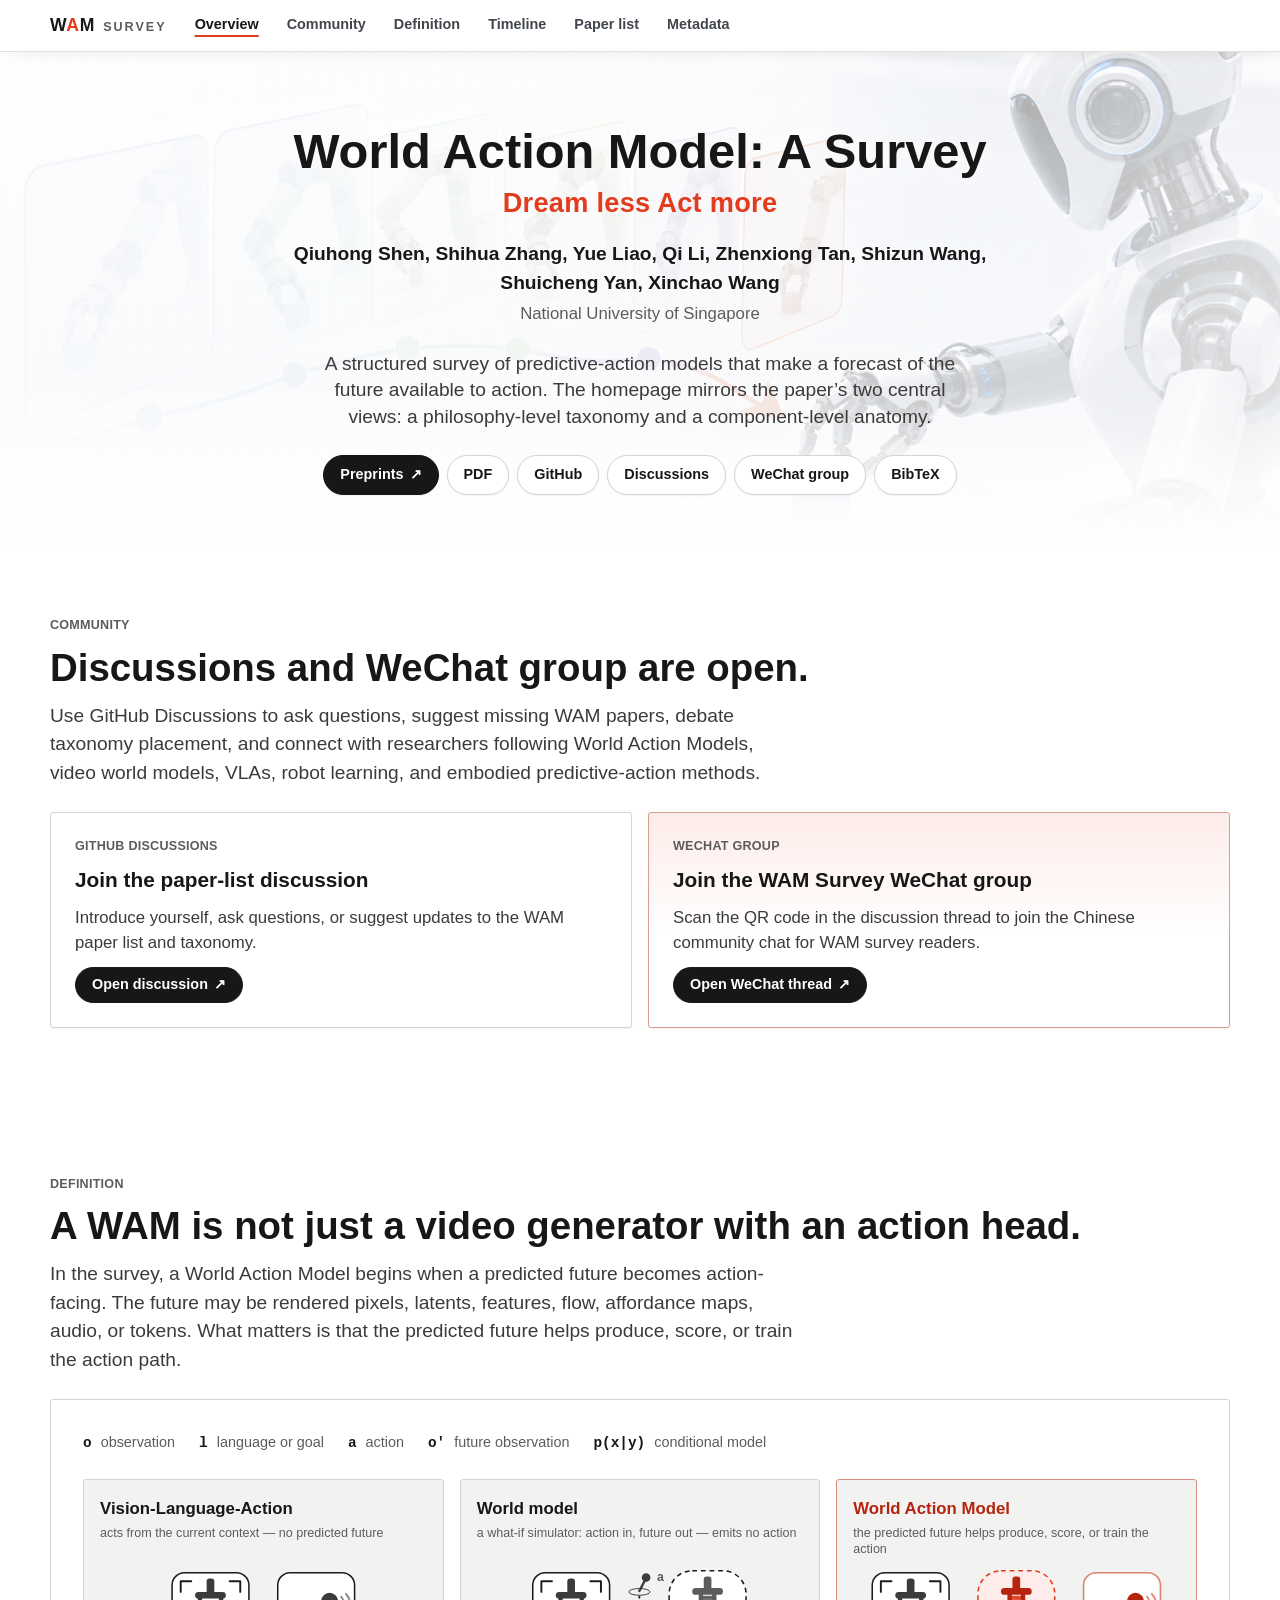
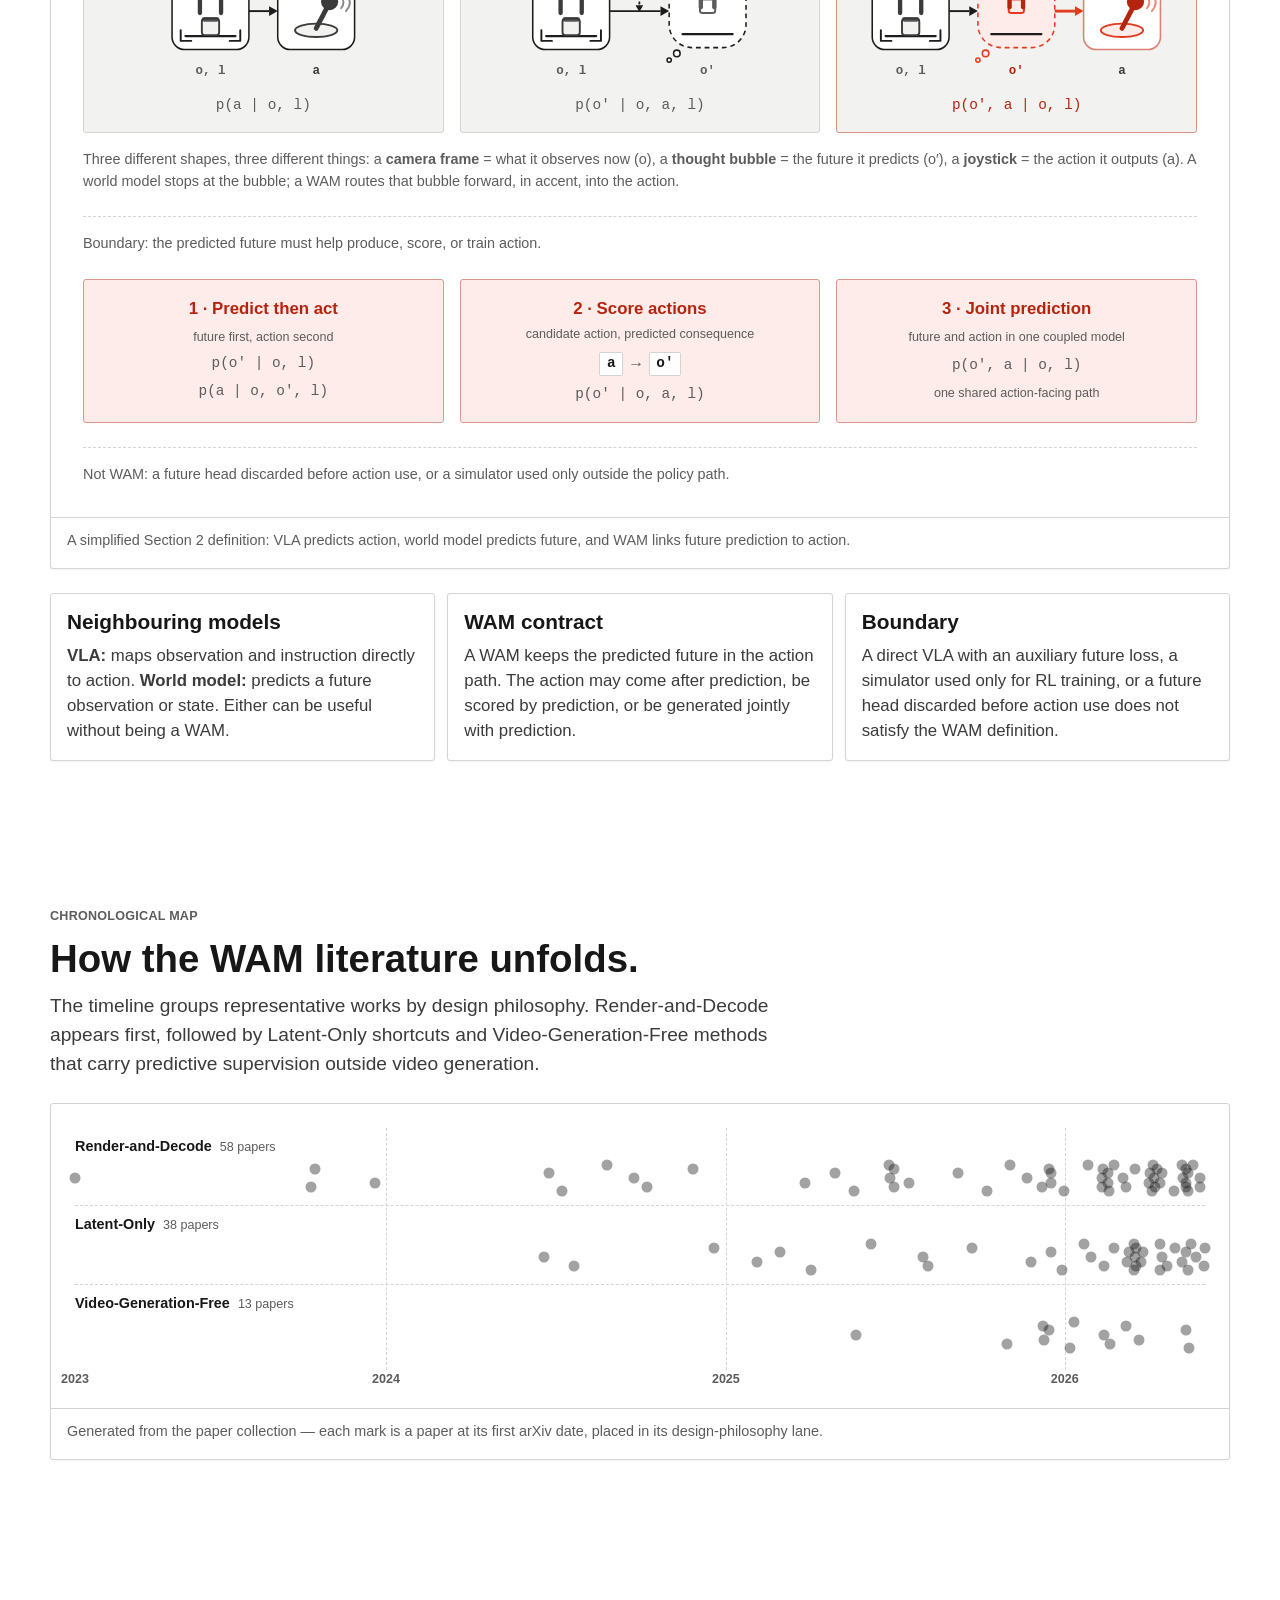
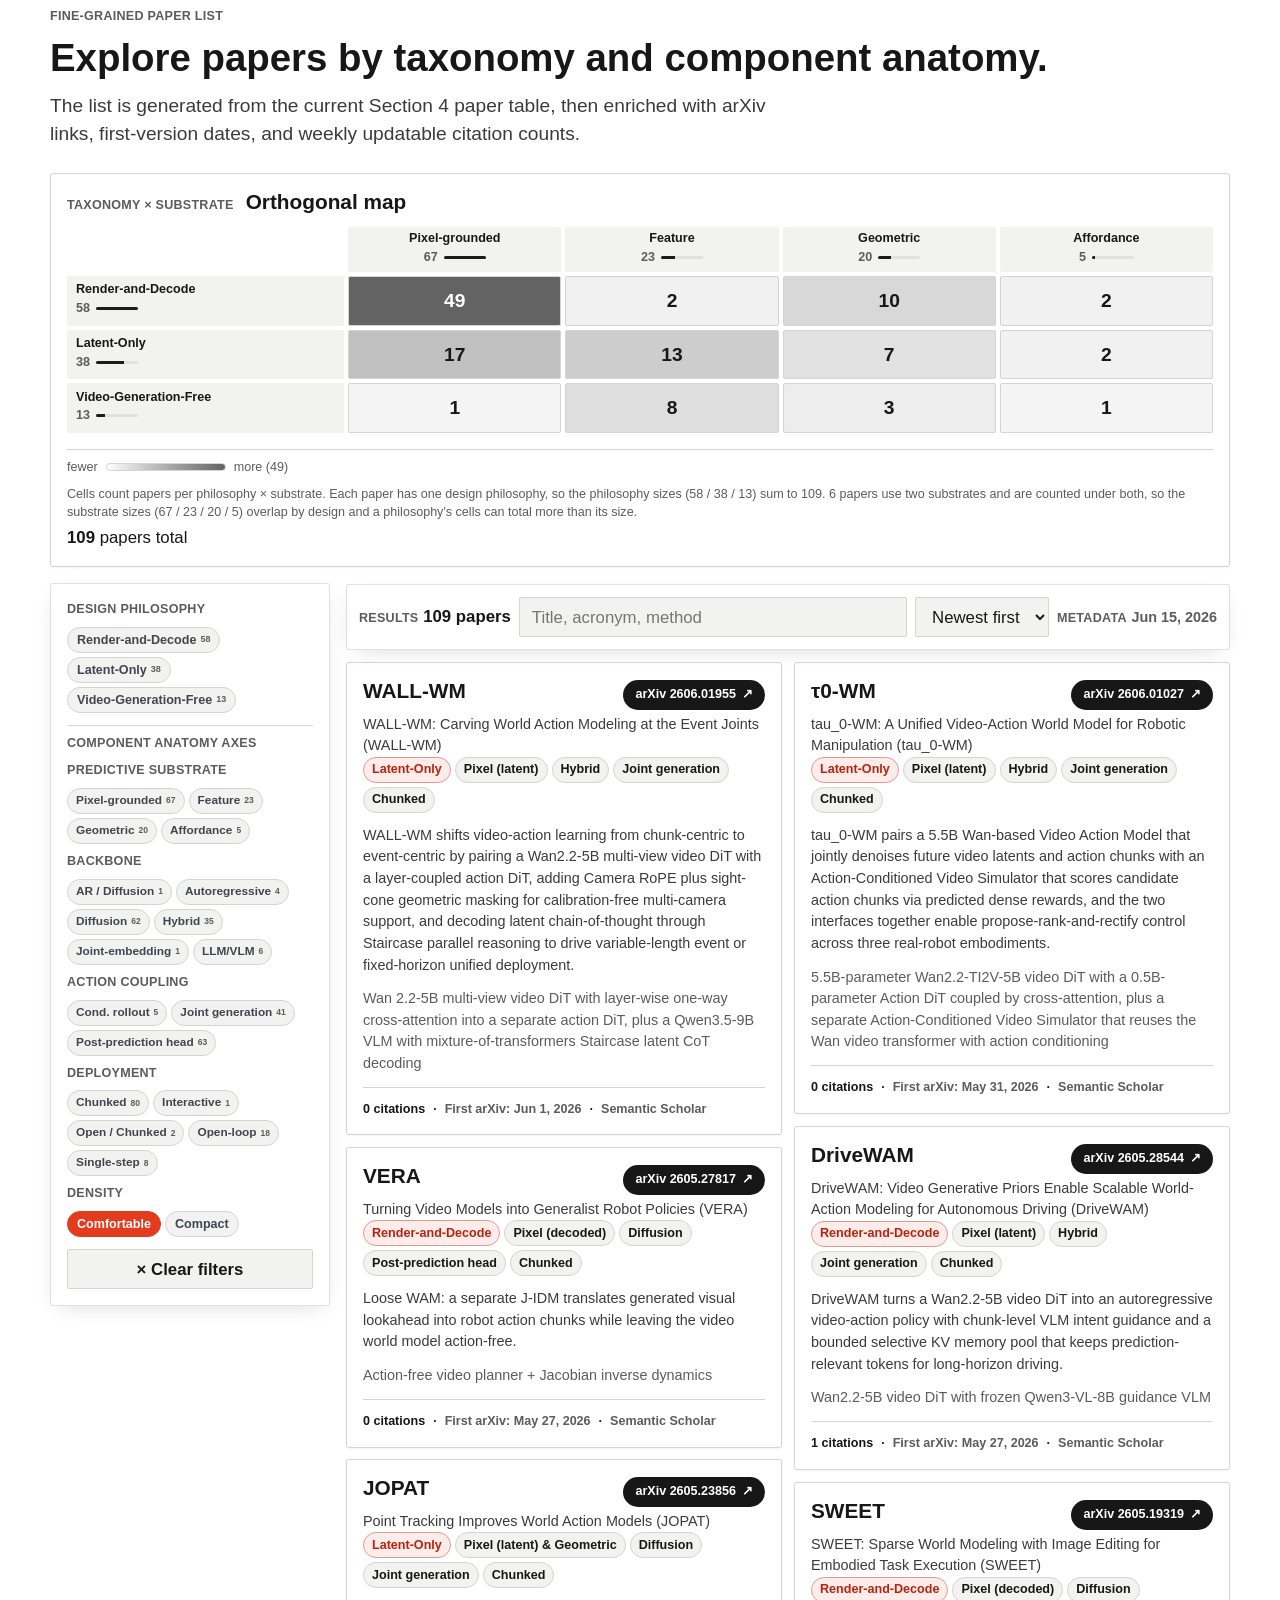
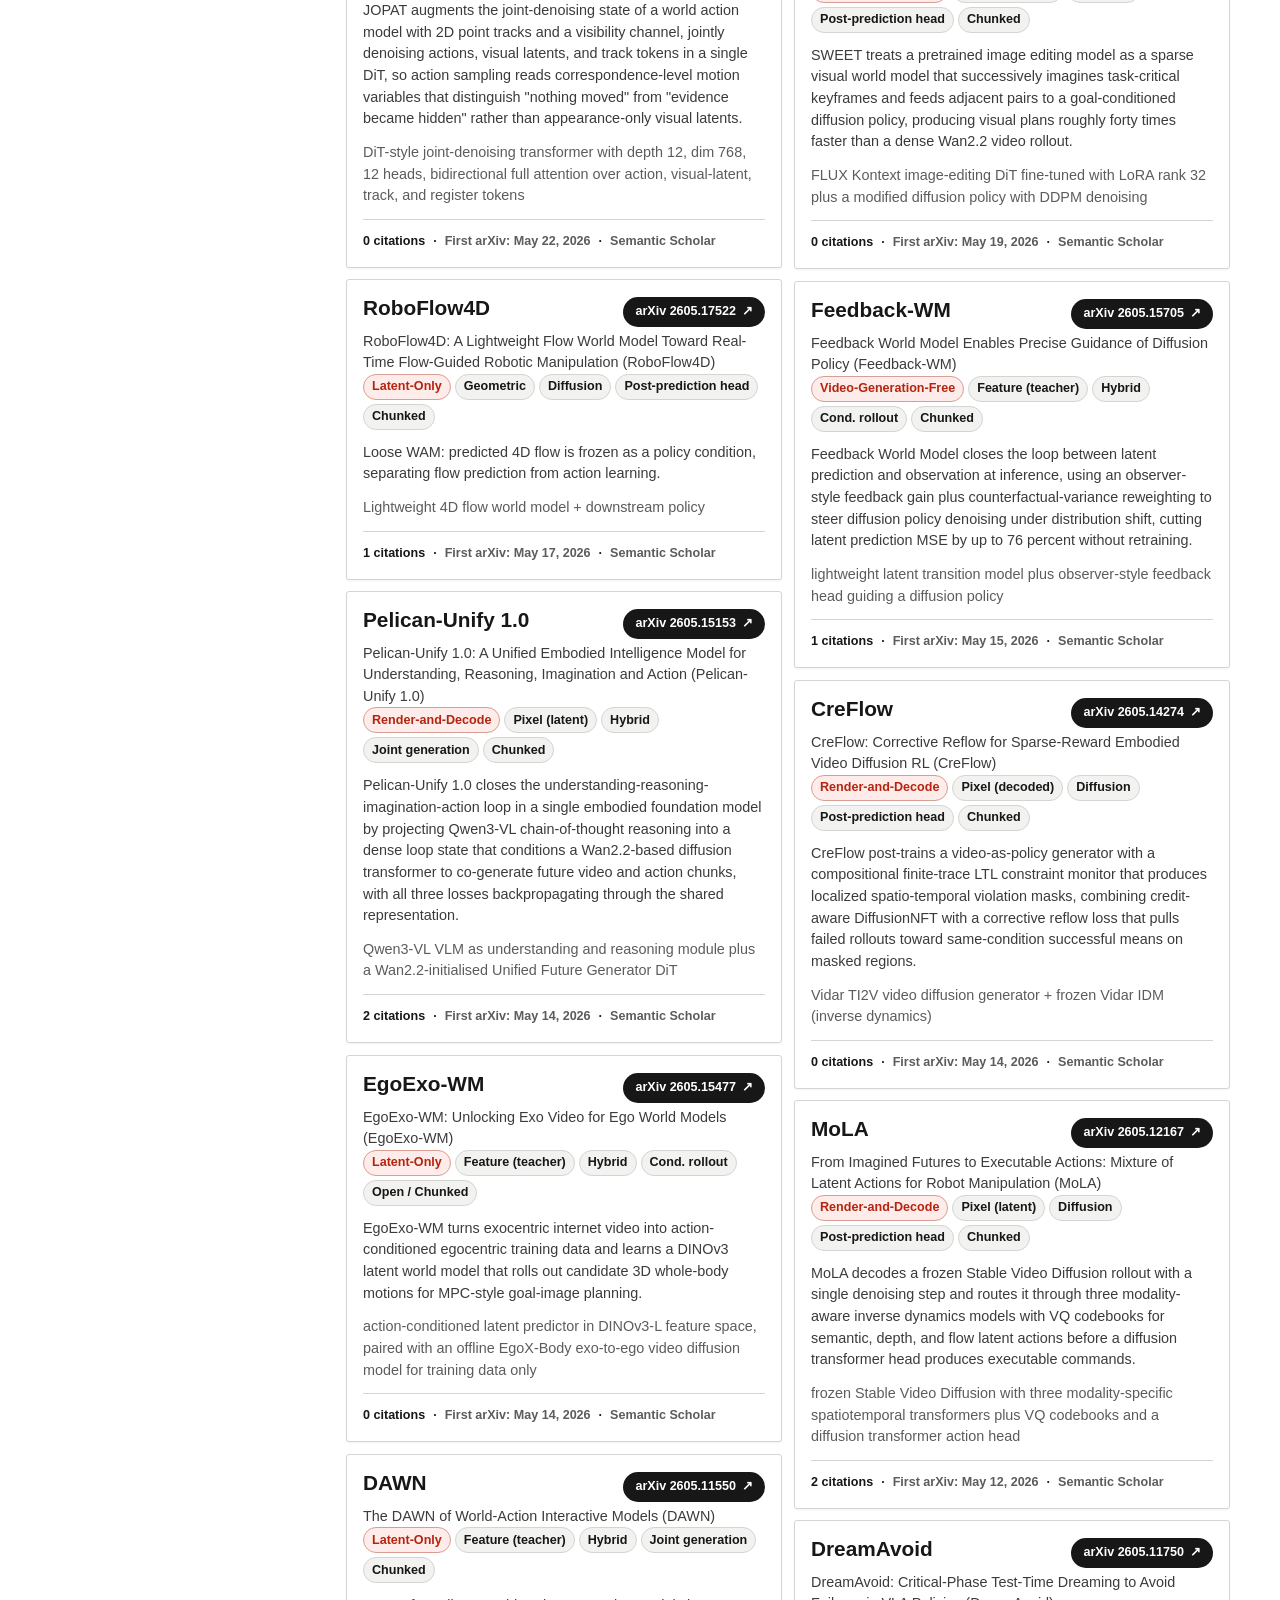
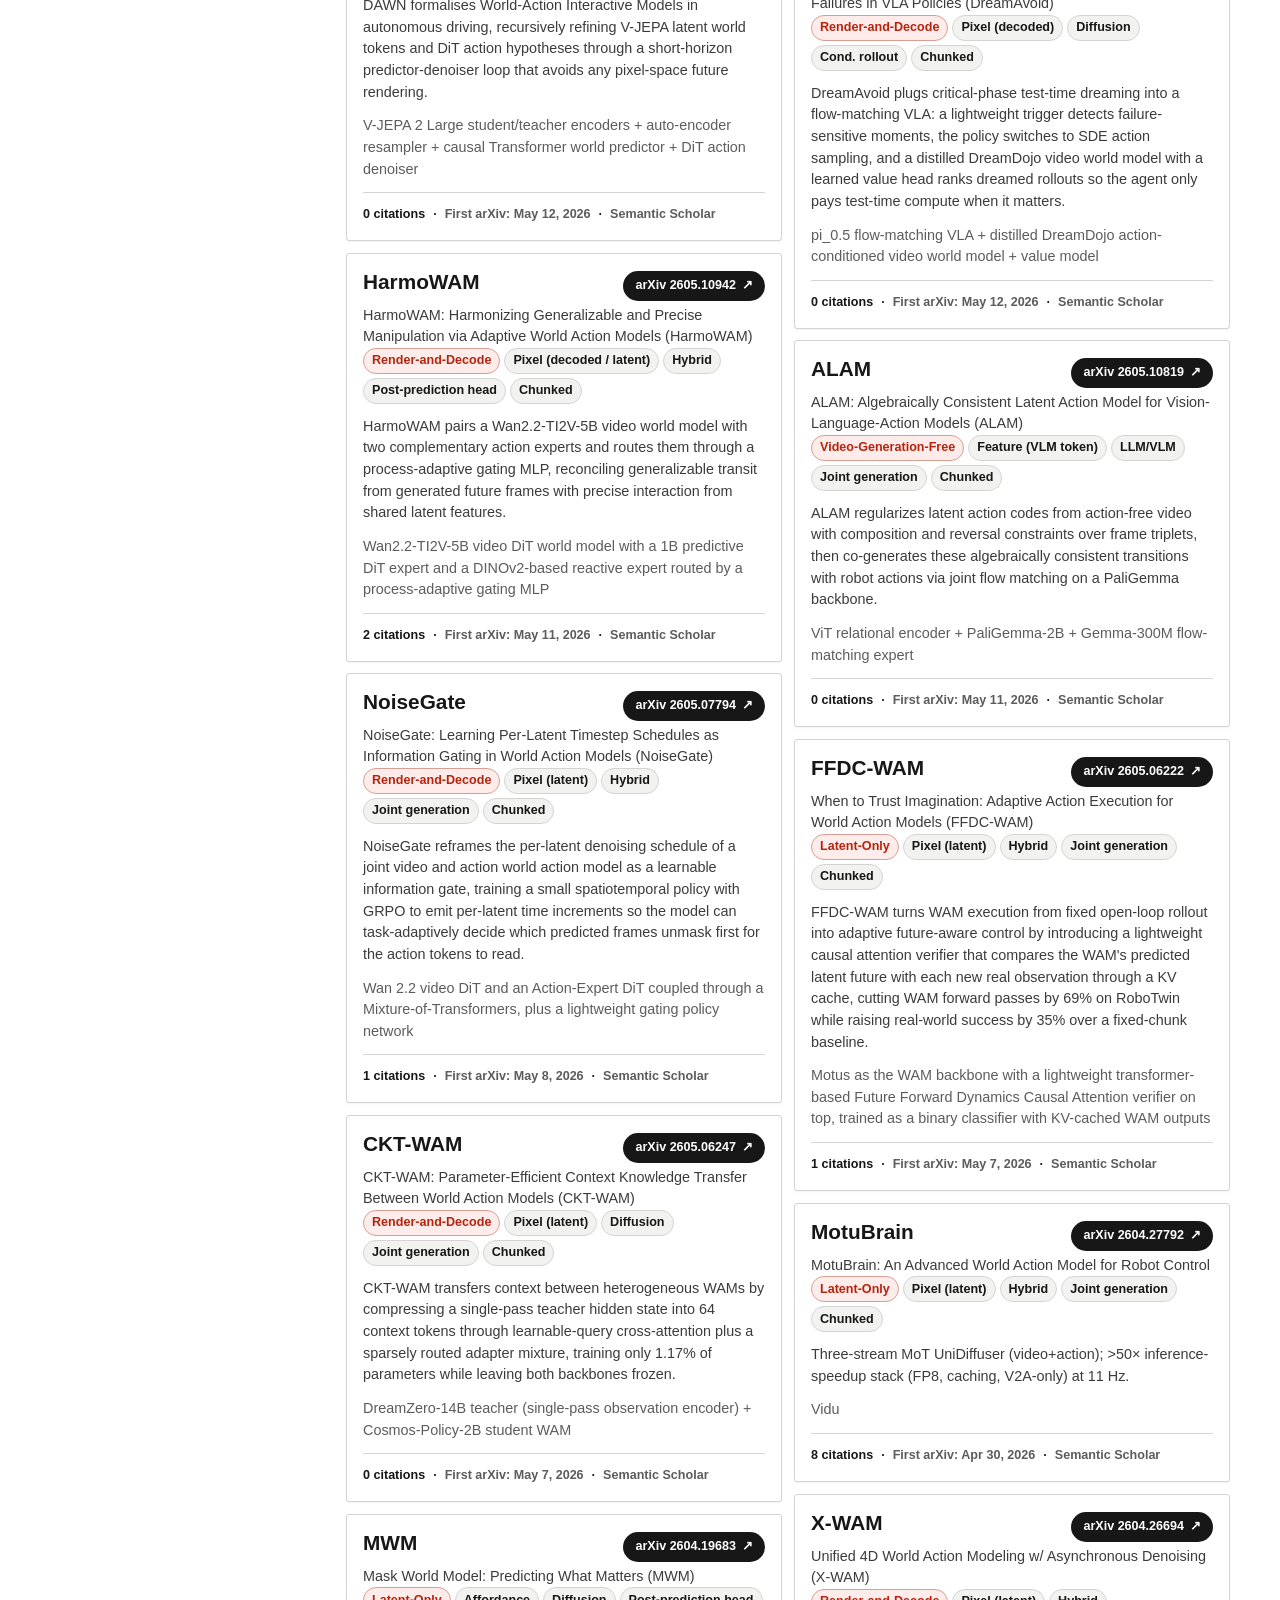
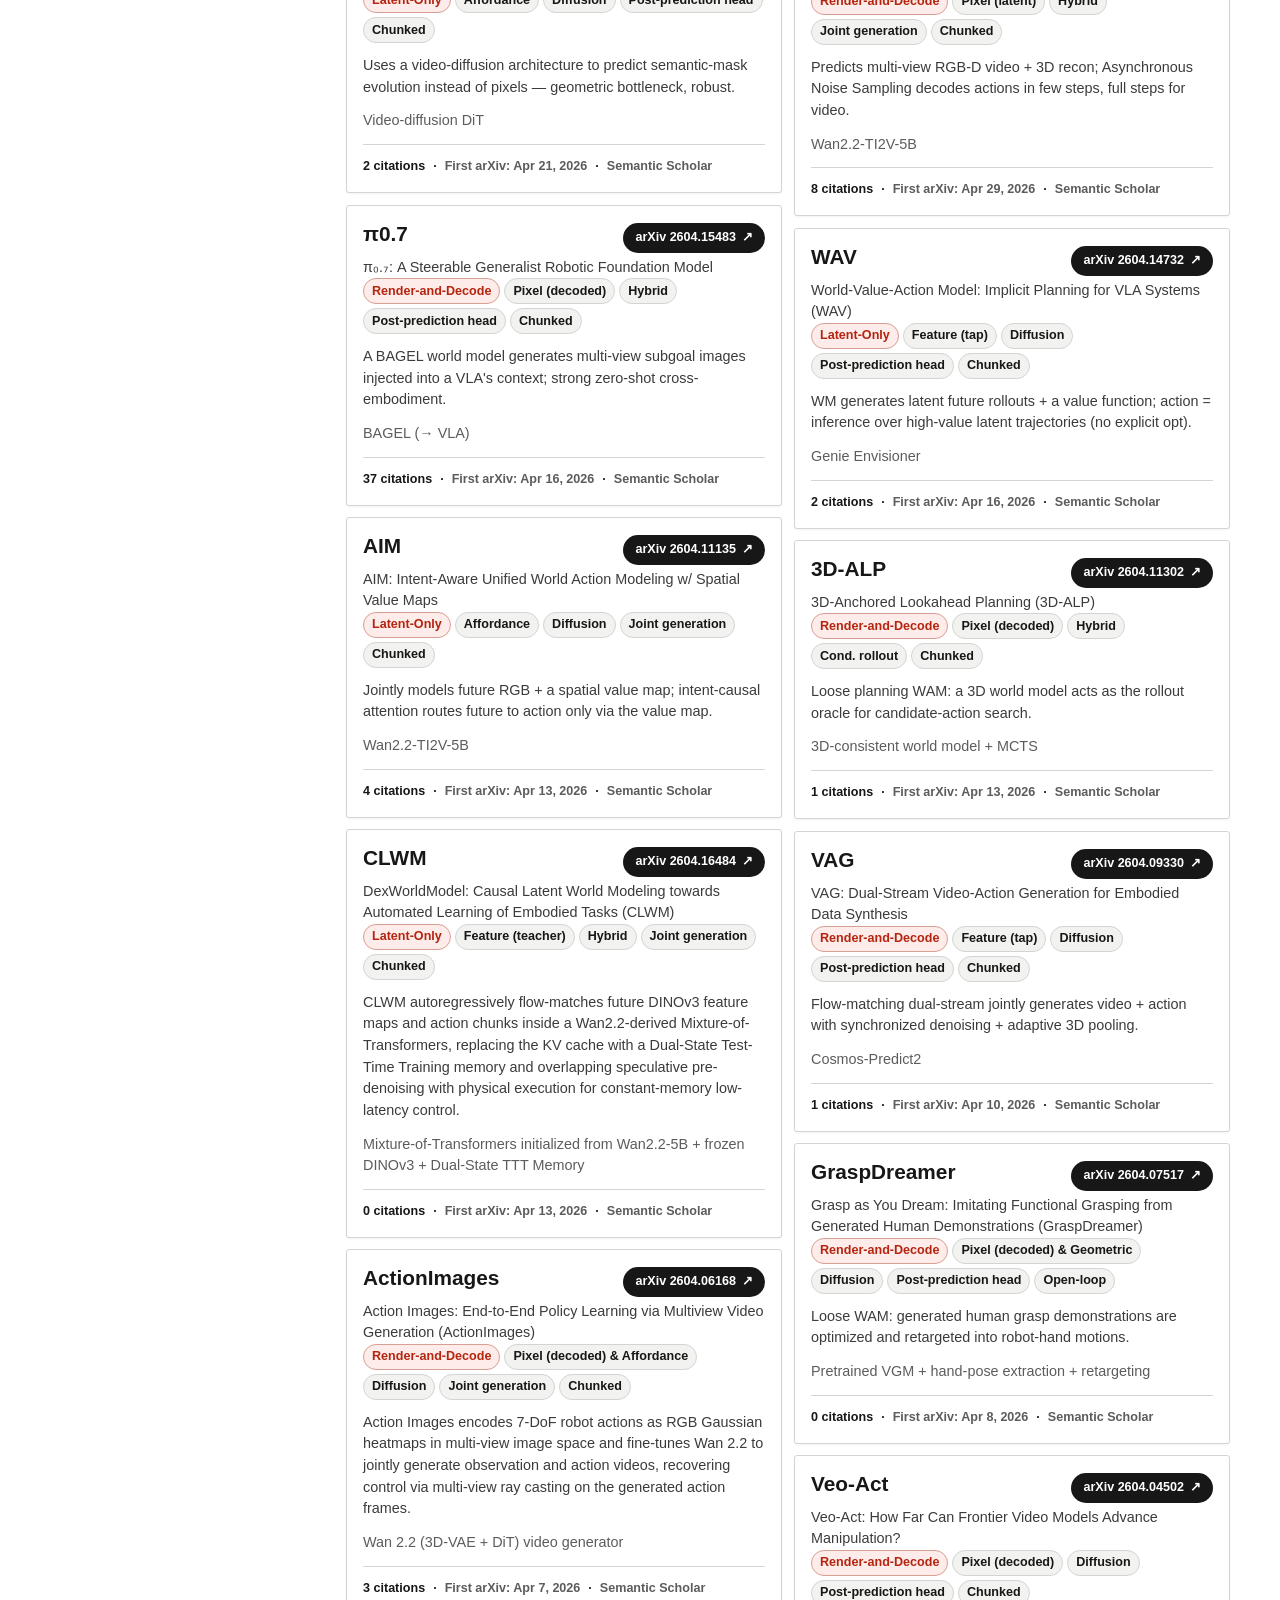
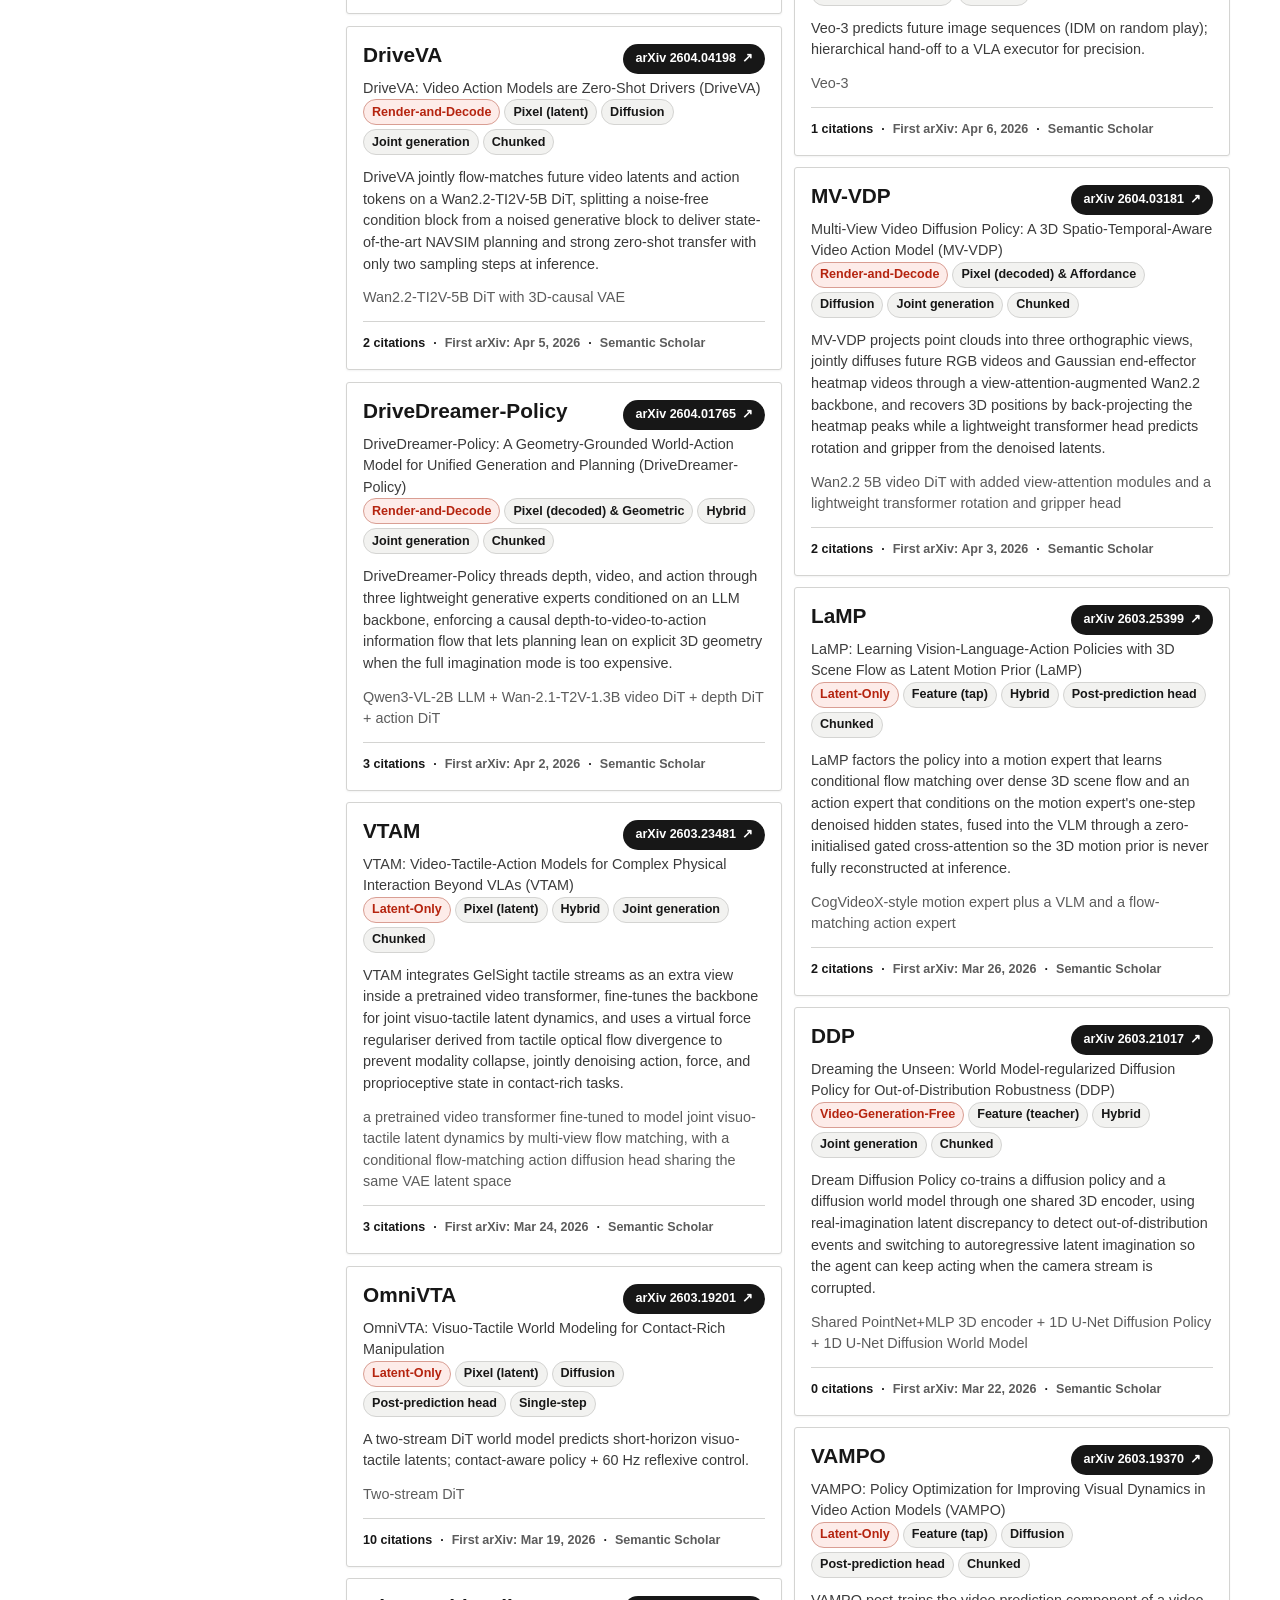
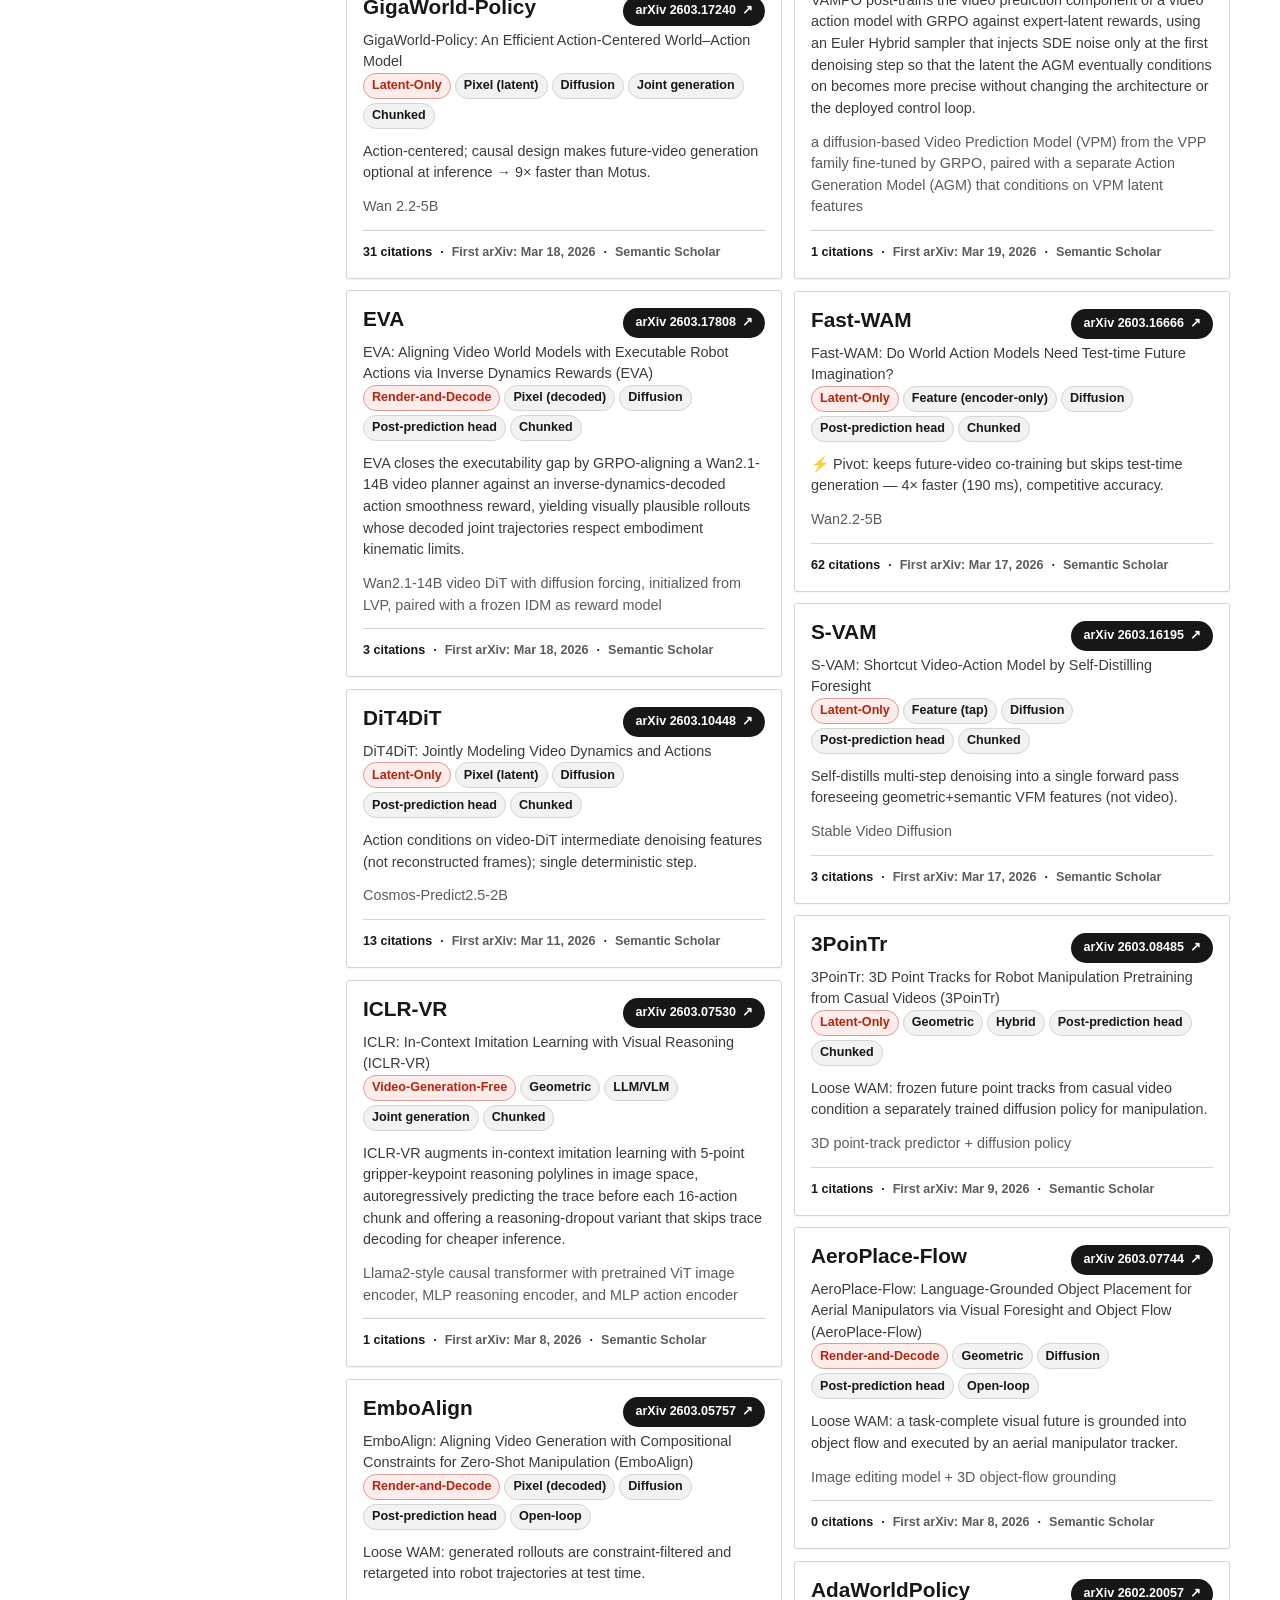
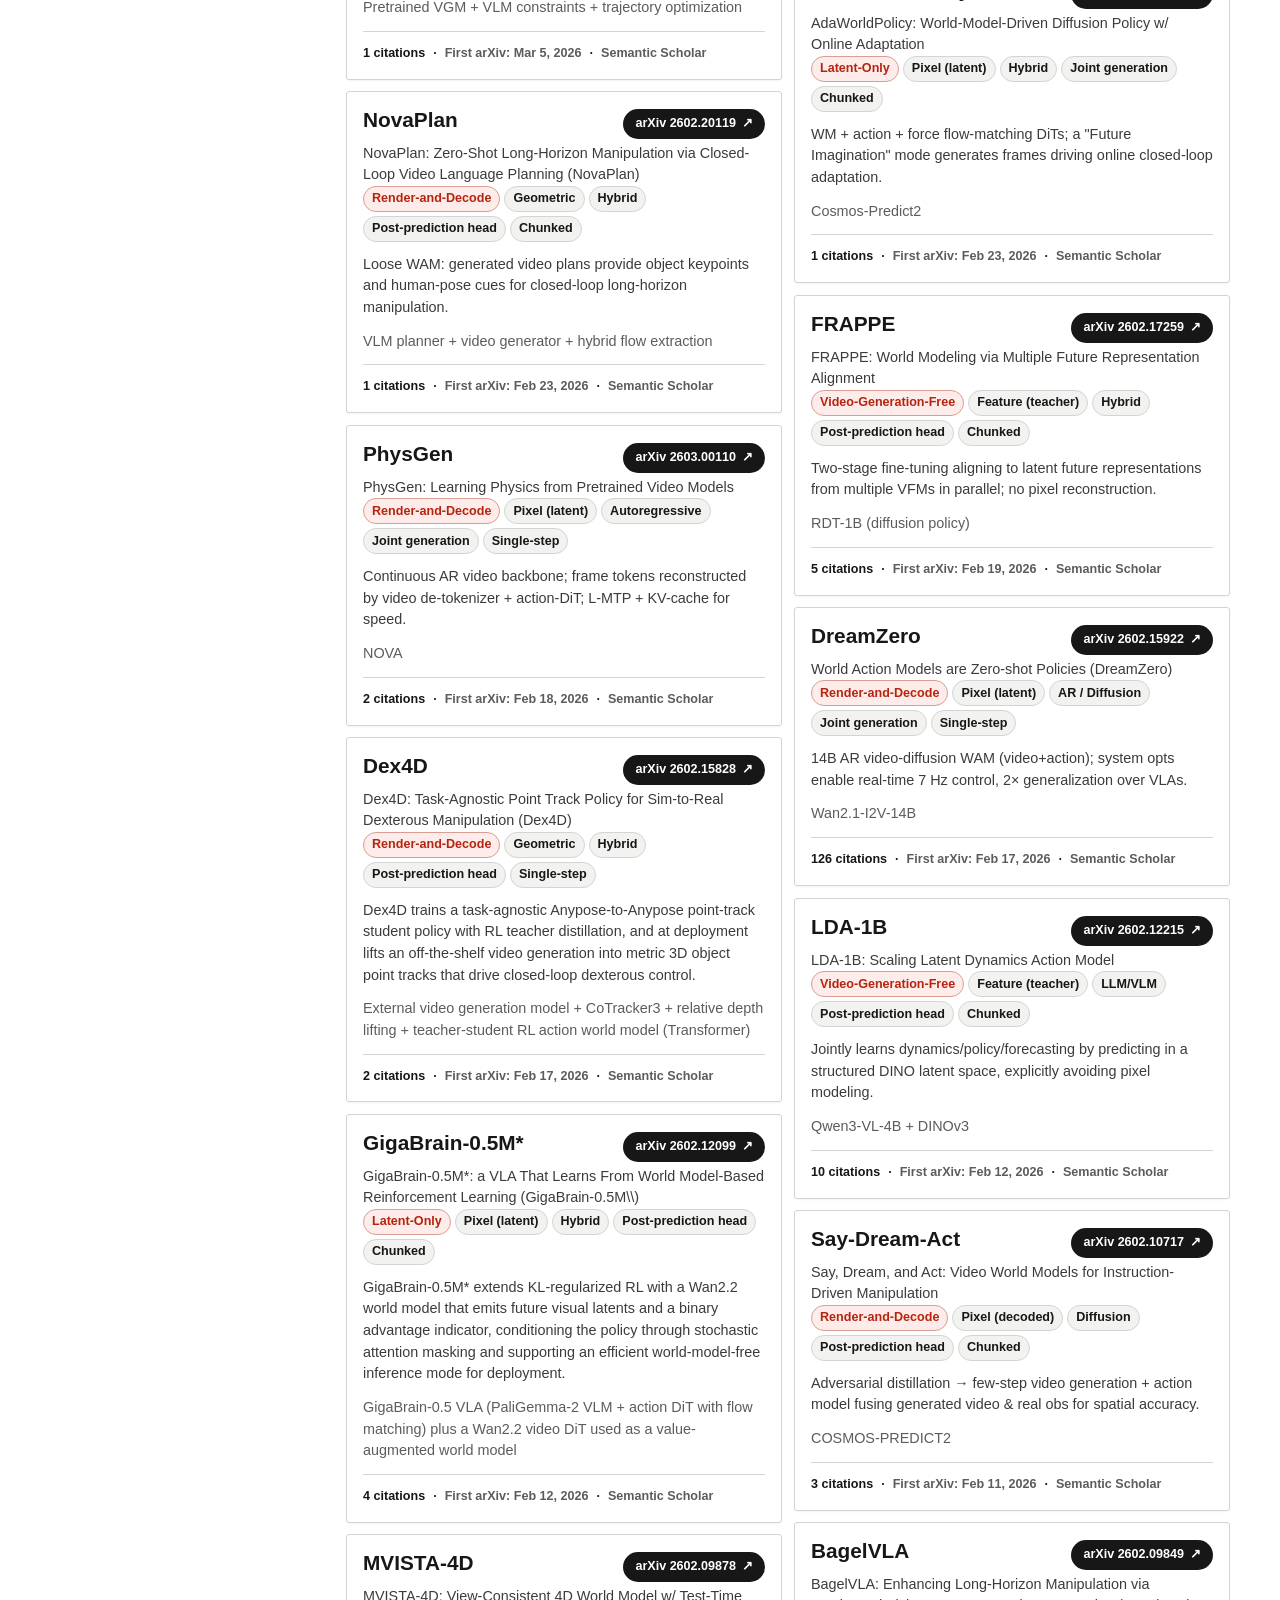
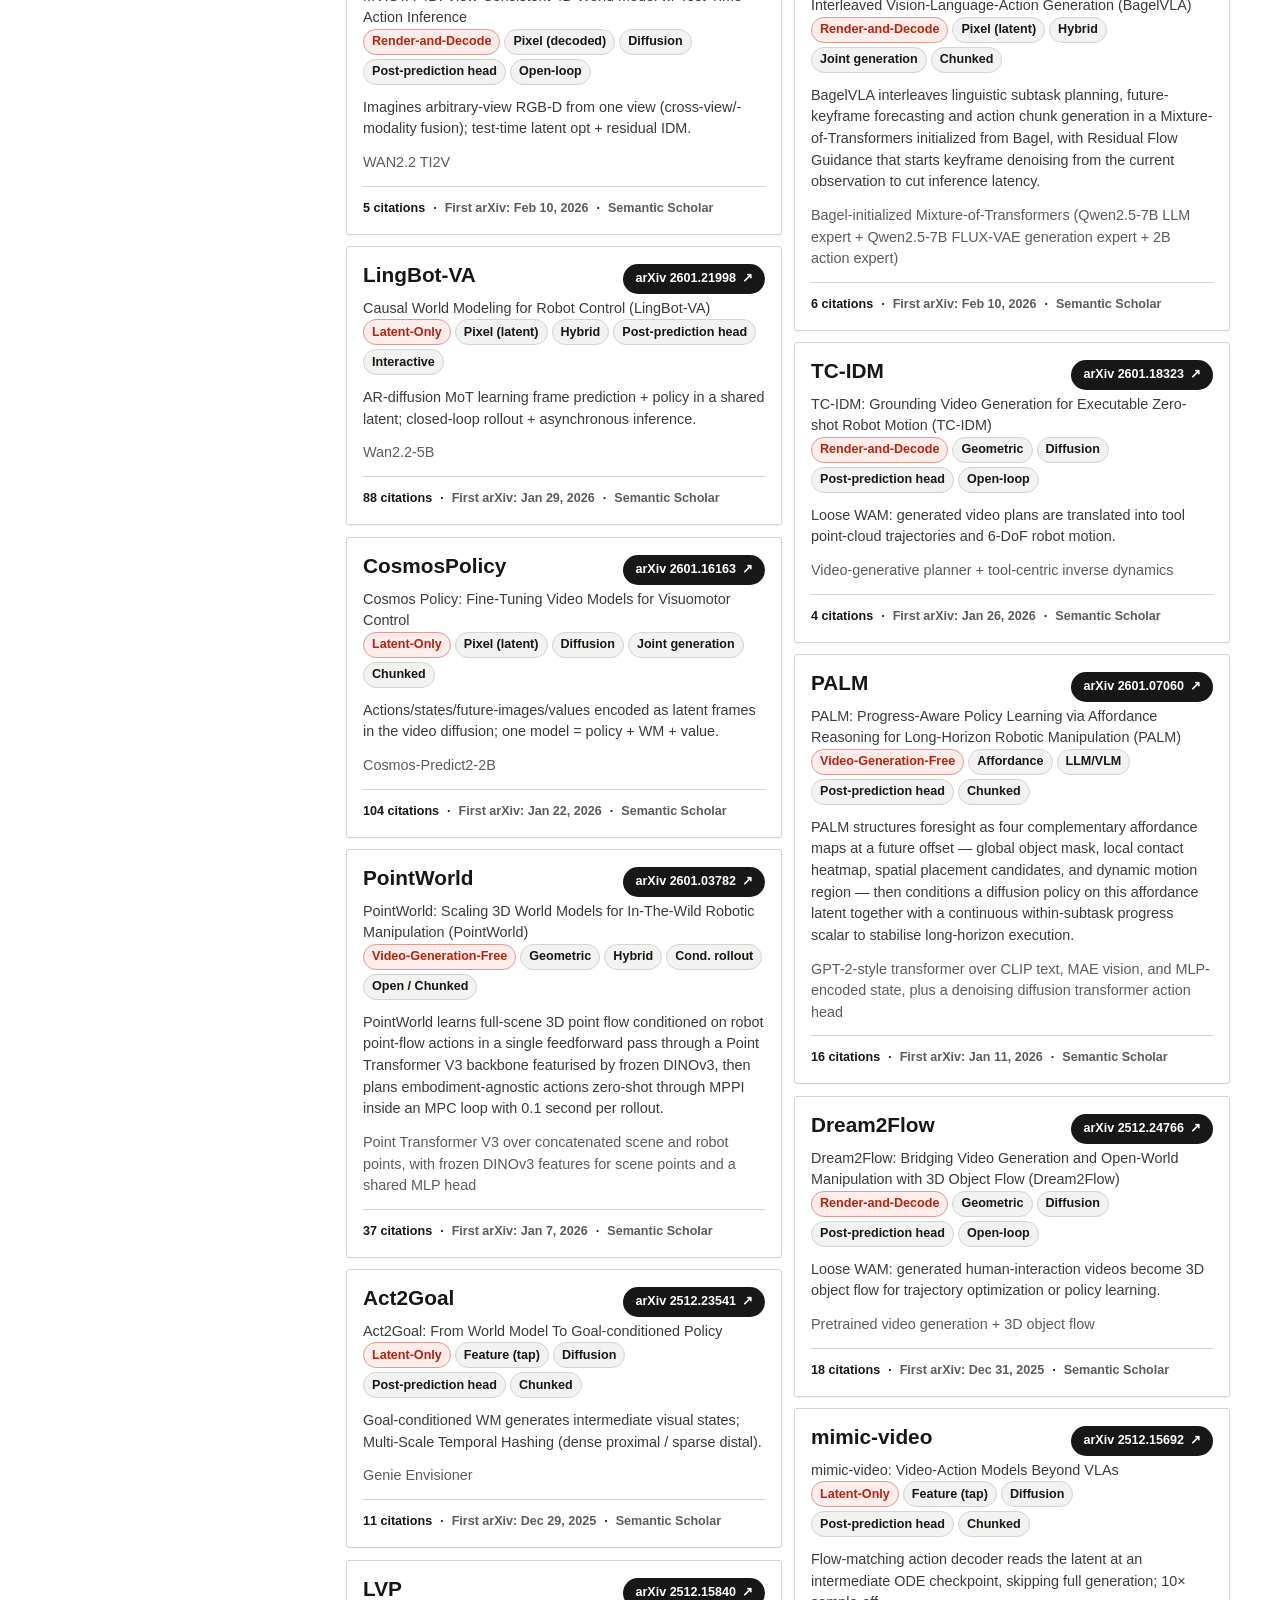
==== commit 72a78ddc: "Highlight community discussion links" ====
--- a/index.html
+++ b/index.html
@@ -21,6 +21,7 @@
       </a>
       <nav>
         <a href="#overview">Overview</a>
+        <a href="#community">Community</a>
         <a href="#definition">Definition</a>
         <a href="#timeline">Timeline</a>
         <a href="#papers">Paper list</a>
@@ -41,11 +42,39 @@
           The homepage mirrors the paper’s two central views: a philosophy-level taxonomy and a component-level anatomy.
         </p>
         <div class="hero-links">
-          <a class="hero-link hero-link--primary" href="https://doi.org/10.20944/preprints202606.1403.v1" aria-label="Read the survey on Preprints">Preprints <span aria-hidden="true">↗</span></a>
+          <a class="hero-link hero-link--primary" href="https://www.preprints.org/manuscript/202606.1403/v1" aria-label="Read the survey on Preprints">Preprints <span aria-hidden="true">↗</span></a>
           <a class="hero-link" href="wam-survey-nus.pdf" aria-label="Download the World Action Models survey PDF">PDF</a>
-          <a class="hero-link" href="https://github.com/world-action-models/awesome-world-action-models" aria-label="Awesome World Action Models repository on GitHub">GitHub</a>
+          <a class="hero-link" href="https://github.com/world-action-models/awesome-world-action-models" aria-label="World Action Models paper list repository on GitHub">GitHub</a>
+          <a class="hero-link" href="https://github.com/world-action-models/awesome-world-action-models/discussions/1" aria-label="Join the World Action Models GitHub discussion">Discussions</a>
+          <a class="hero-link" href="https://github.com/world-action-models/awesome-world-action-models/discussions/2" aria-label="Join the World Action Models WeChat group discussion">WeChat group</a>
           <a class="hero-link" href="bibtex.html" aria-label="Open the World Action Models survey BibTeX">BibTeX</a>
         </div>
+      </div>
+    </section>
+
+    <section class="content-section community-section" id="community" aria-labelledby="community-title">
+      <div class="section-heading">
+        <p class="eyebrow">Community</p>
+        <h2 id="community-title">Discussions and WeChat group are open.</h2>
+        <p>
+          Use GitHub Discussions to ask questions, suggest missing WAM papers, debate taxonomy placement,
+          and connect with researchers following World Action Models, video world models, VLAs, robot learning,
+          and embodied predictive-action methods.
+        </p>
+      </div>
+      <div class="community-grid">
+        <article class="community-card">
+          <p class="mini-label">GitHub Discussions</p>
+          <h3>Join the paper-list discussion</h3>
+          <p>Introduce yourself, ask questions, or suggest updates to the WAM paper list and taxonomy.</p>
+          <a class="community-link" href="https://github.com/world-action-models/awesome-world-action-models/discussions/1">Open discussion <span aria-hidden="true">↗</span></a>
+        </article>
+        <article class="community-card community-card--accent">
+          <p class="mini-label">WeChat Group</p>
+          <h3>Join the WAM Survey WeChat group</h3>
+          <p>Scan the QR code in the discussion thread to join the Chinese community chat for WAM survey readers.</p>
+          <a class="community-link" href="https://github.com/world-action-models/awesome-world-action-models/discussions/2">Open WeChat thread <span aria-hidden="true">↗</span></a>
+        </article>
       </div>
     </section>
 
--- a/assets/css/styles.css
+++ b/assets/css/styles.css
@@ -175,6 +175,7 @@
 .surface,
 .embedded-figure,
 .definition-notes article,
+.community-card,
 .matrix-wrap,
 .paper-card,
 .update-grid article {
@@ -297,7 +298,7 @@
   text-underline-offset: 6px;
 }
 
-/* the 5 short links fit without scrolling here, so drop the edge fade */
+/* the short links fit without scrolling here, so drop the edge fade */
 @media (min-width: 48rem) {
   .side-nav nav {
     -webkit-mask-image: none;
@@ -408,6 +409,17 @@
   white-space: nowrap;
 }
 
+@media (max-width: 520px) {
+  h1 {
+    max-width: 14ch;
+    white-space: normal;
+  }
+
+  .hero-link {
+    padding: 0 var(--space-sm);
+  }
+}
+
 .hero-subtitle {
   margin: 0 auto var(--space-md);
   font-family: var(--font-display);
@@ -612,6 +624,58 @@
   max-width: var(--measure);
   color: var(--ink-soft);
   font-size: var(--text-lead);
+}
+
+.community-section {
+  padding-top: var(--space-2xl);
+}
+
+.community-grid {
+  display: grid;
+  grid-template-columns: repeat(auto-fit, minmax(min(280px, 100%), 1fr));
+  gap: var(--space-md);
+}
+
+.community-card {
+  display: flex;
+  flex-direction: column;
+  gap: var(--space-sm);
+  padding: var(--space-lg);
+}
+
+.community-card--accent {
+  border-color: color-mix(in srgb, var(--accent) 36%, var(--line));
+  background: linear-gradient(180deg, var(--accent-soft), var(--surface) 58%);
+}
+
+.community-card h3,
+.community-card p {
+  margin: 0;
+}
+
+.community-card p:not(.mini-label) {
+  color: var(--ink-soft);
+}
+
+.community-link {
+  display: inline-flex;
+  align-items: center;
+  align-self: flex-start;
+  gap: 6px;
+  min-height: 36px;
+  margin-top: auto;
+  padding: 0 var(--space-md);
+  border: 1px solid var(--line-strong);
+  border-radius: var(--radius-pill);
+  background: var(--ink);
+  color: #fff;
+  font-size: var(--text-sm);
+  font-weight: 850;
+}
+
+.community-link:hover {
+  background: var(--accent-ink);
+  border-color: var(--accent-ink);
 }
 
 .embedded-figure {
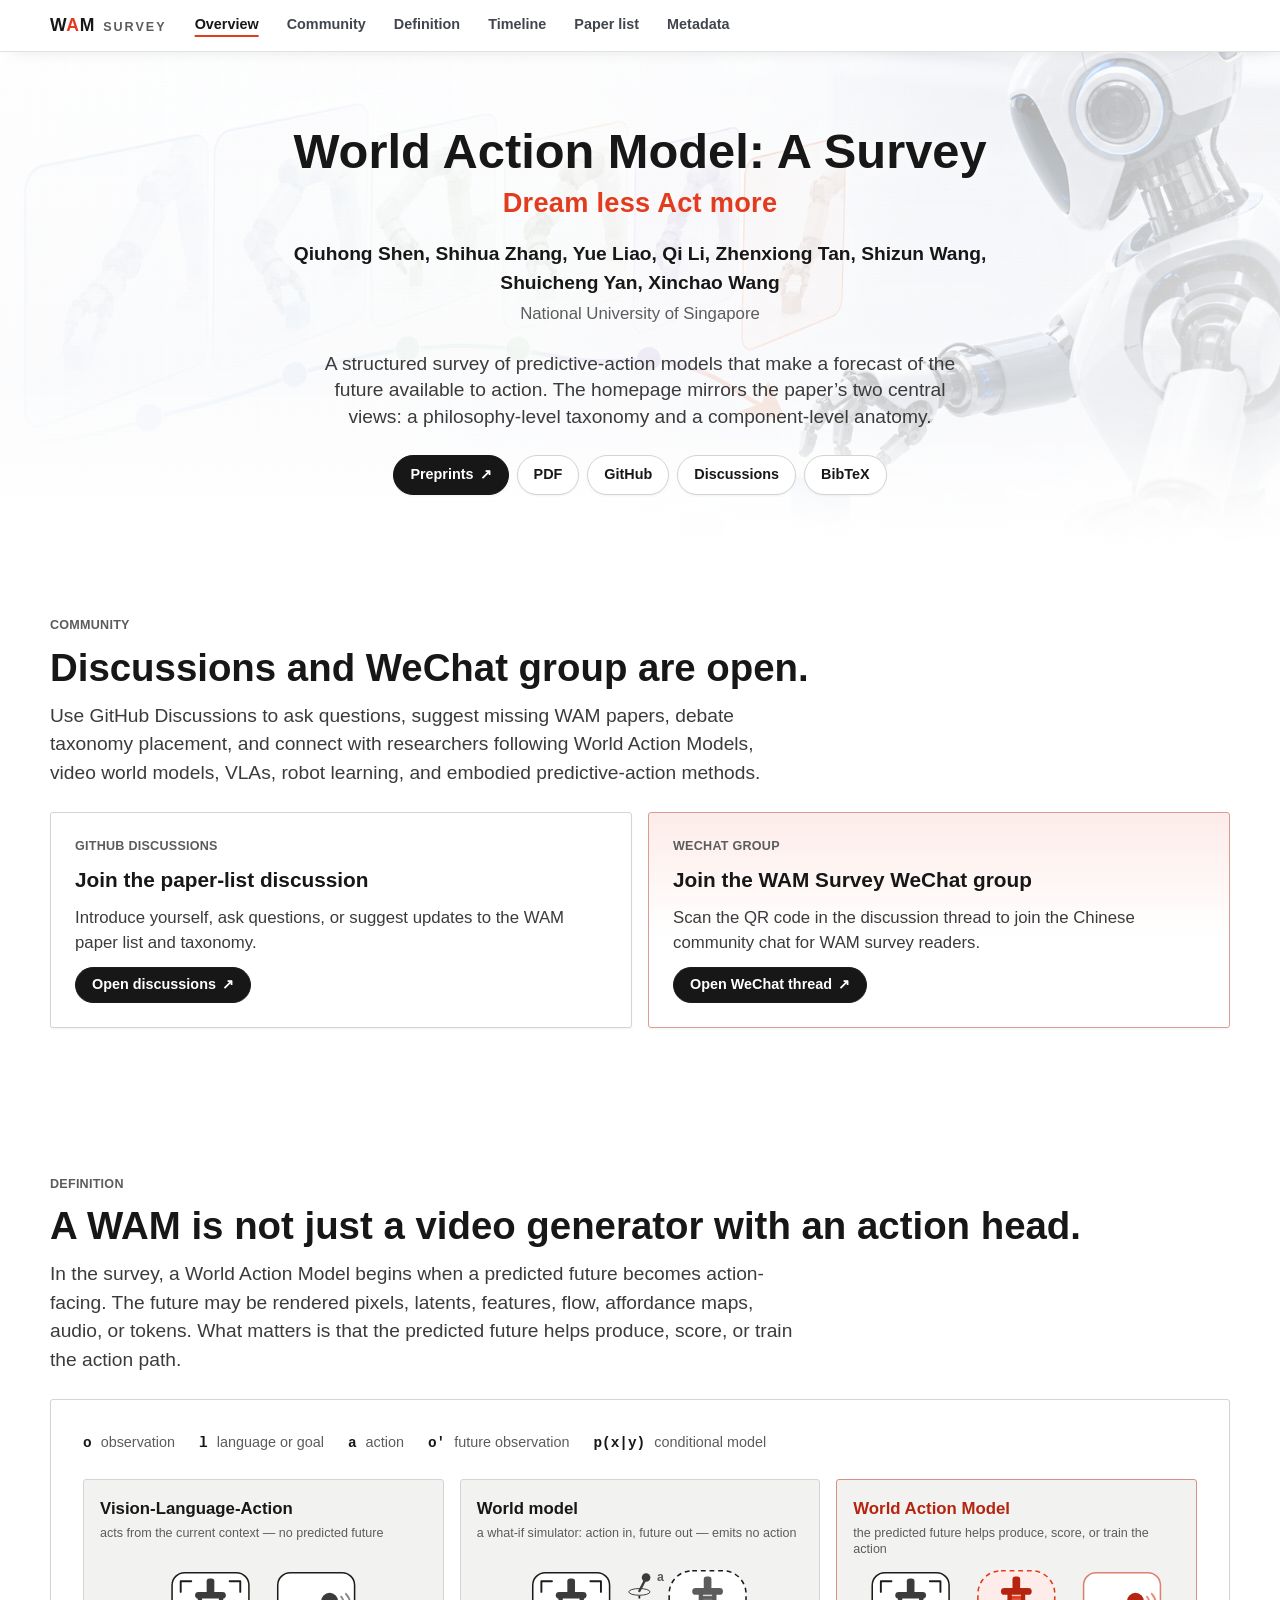
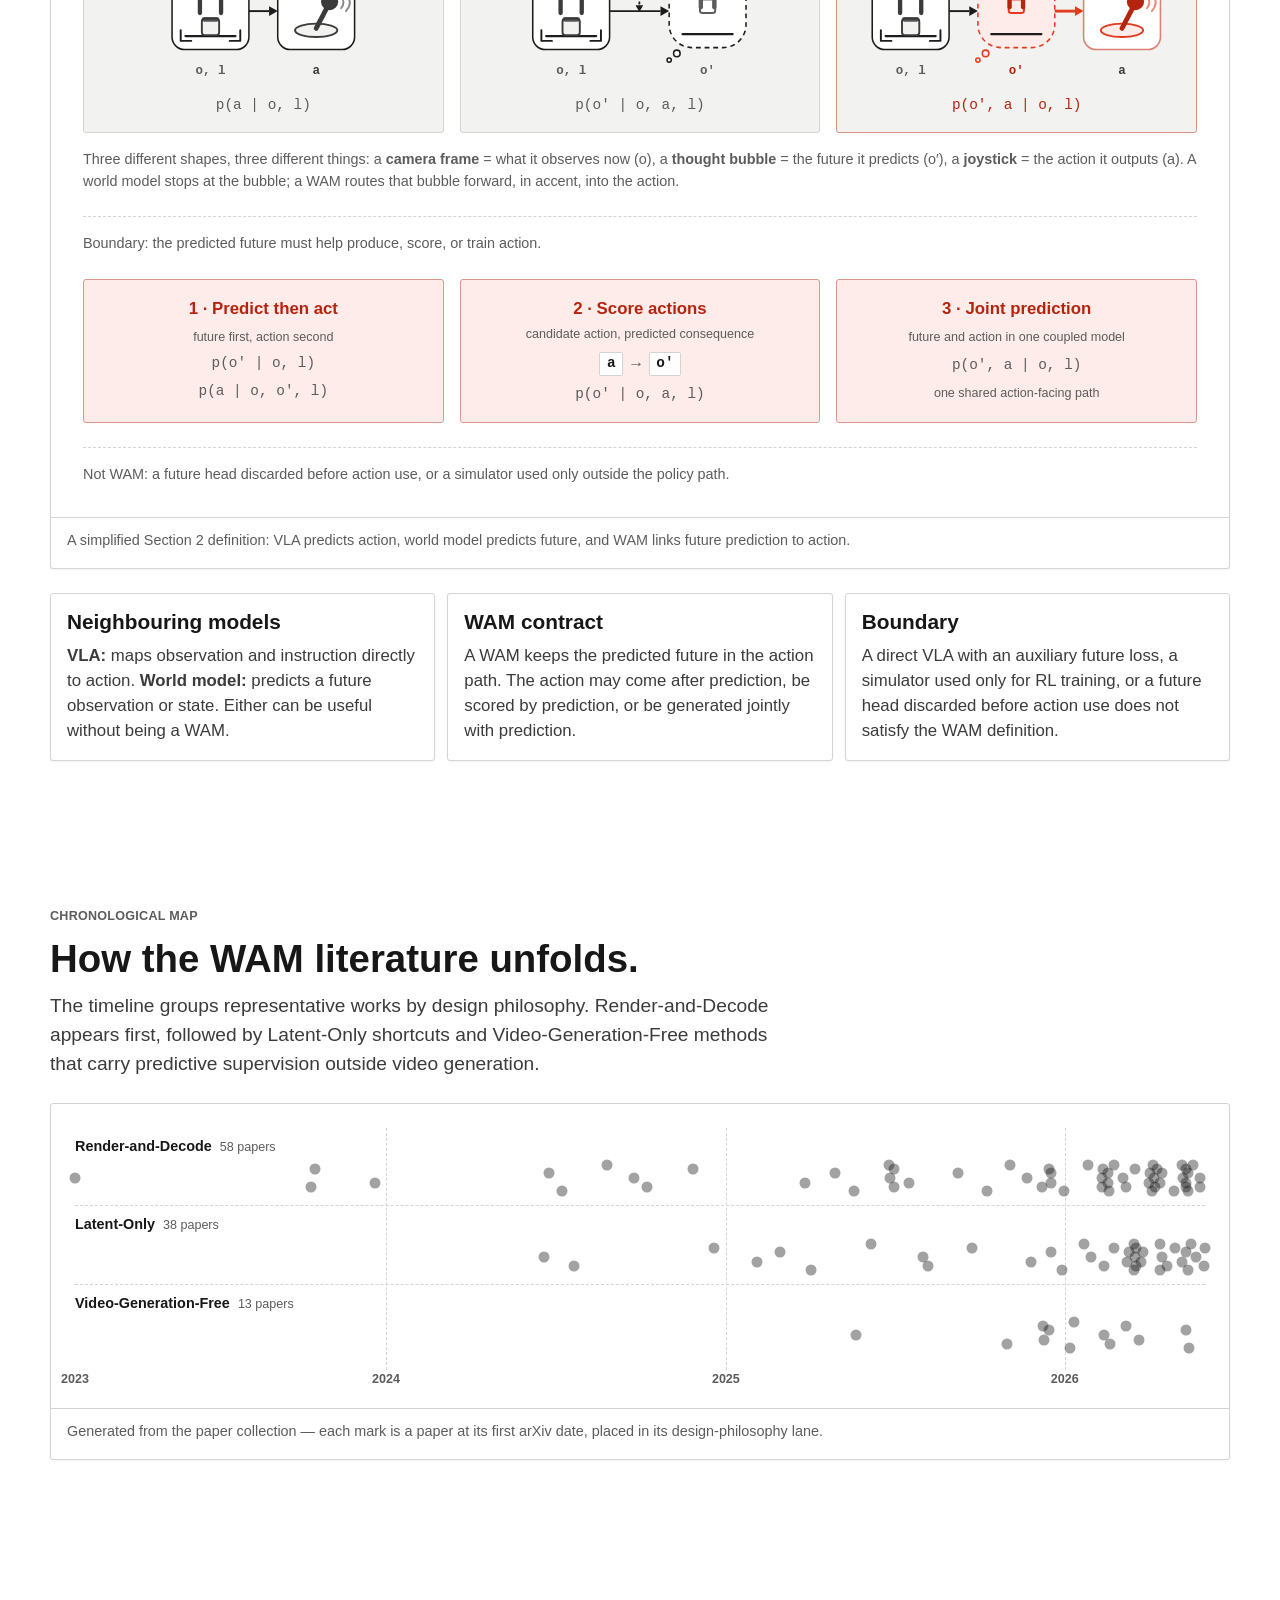
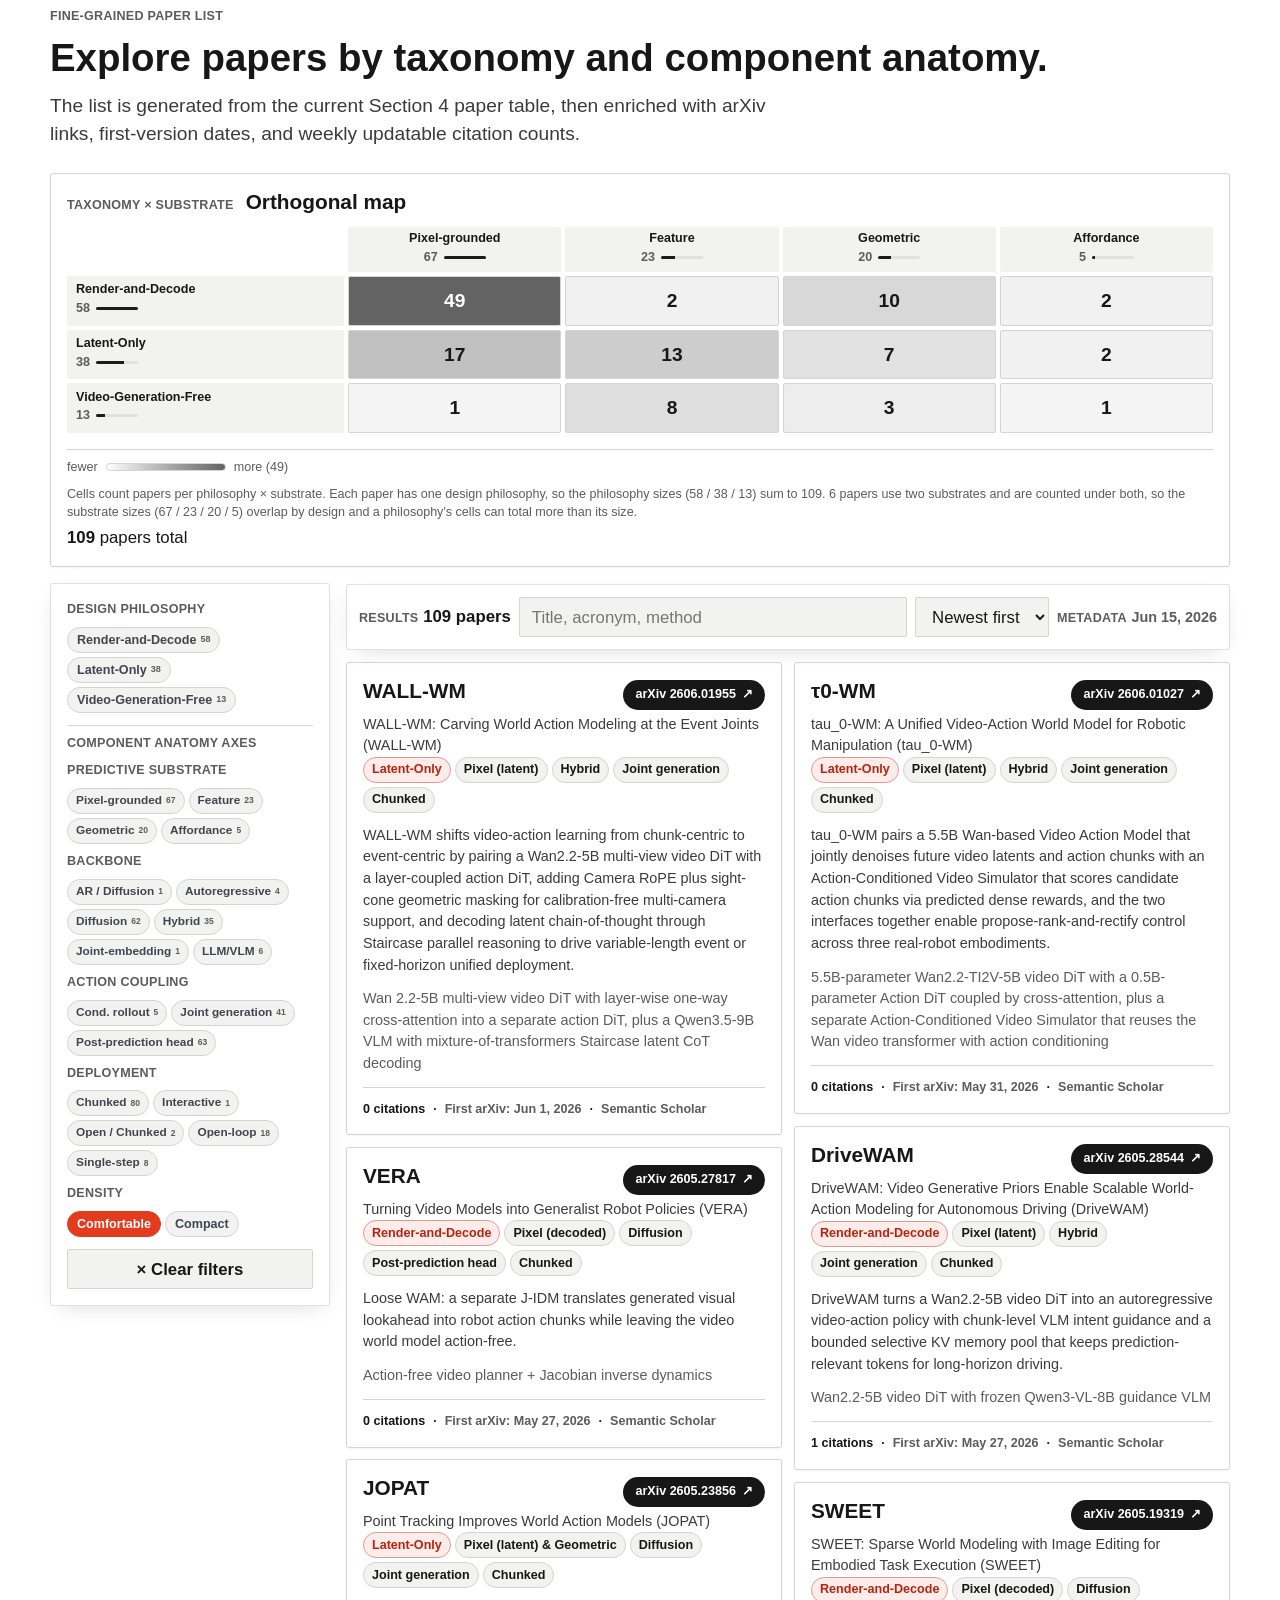
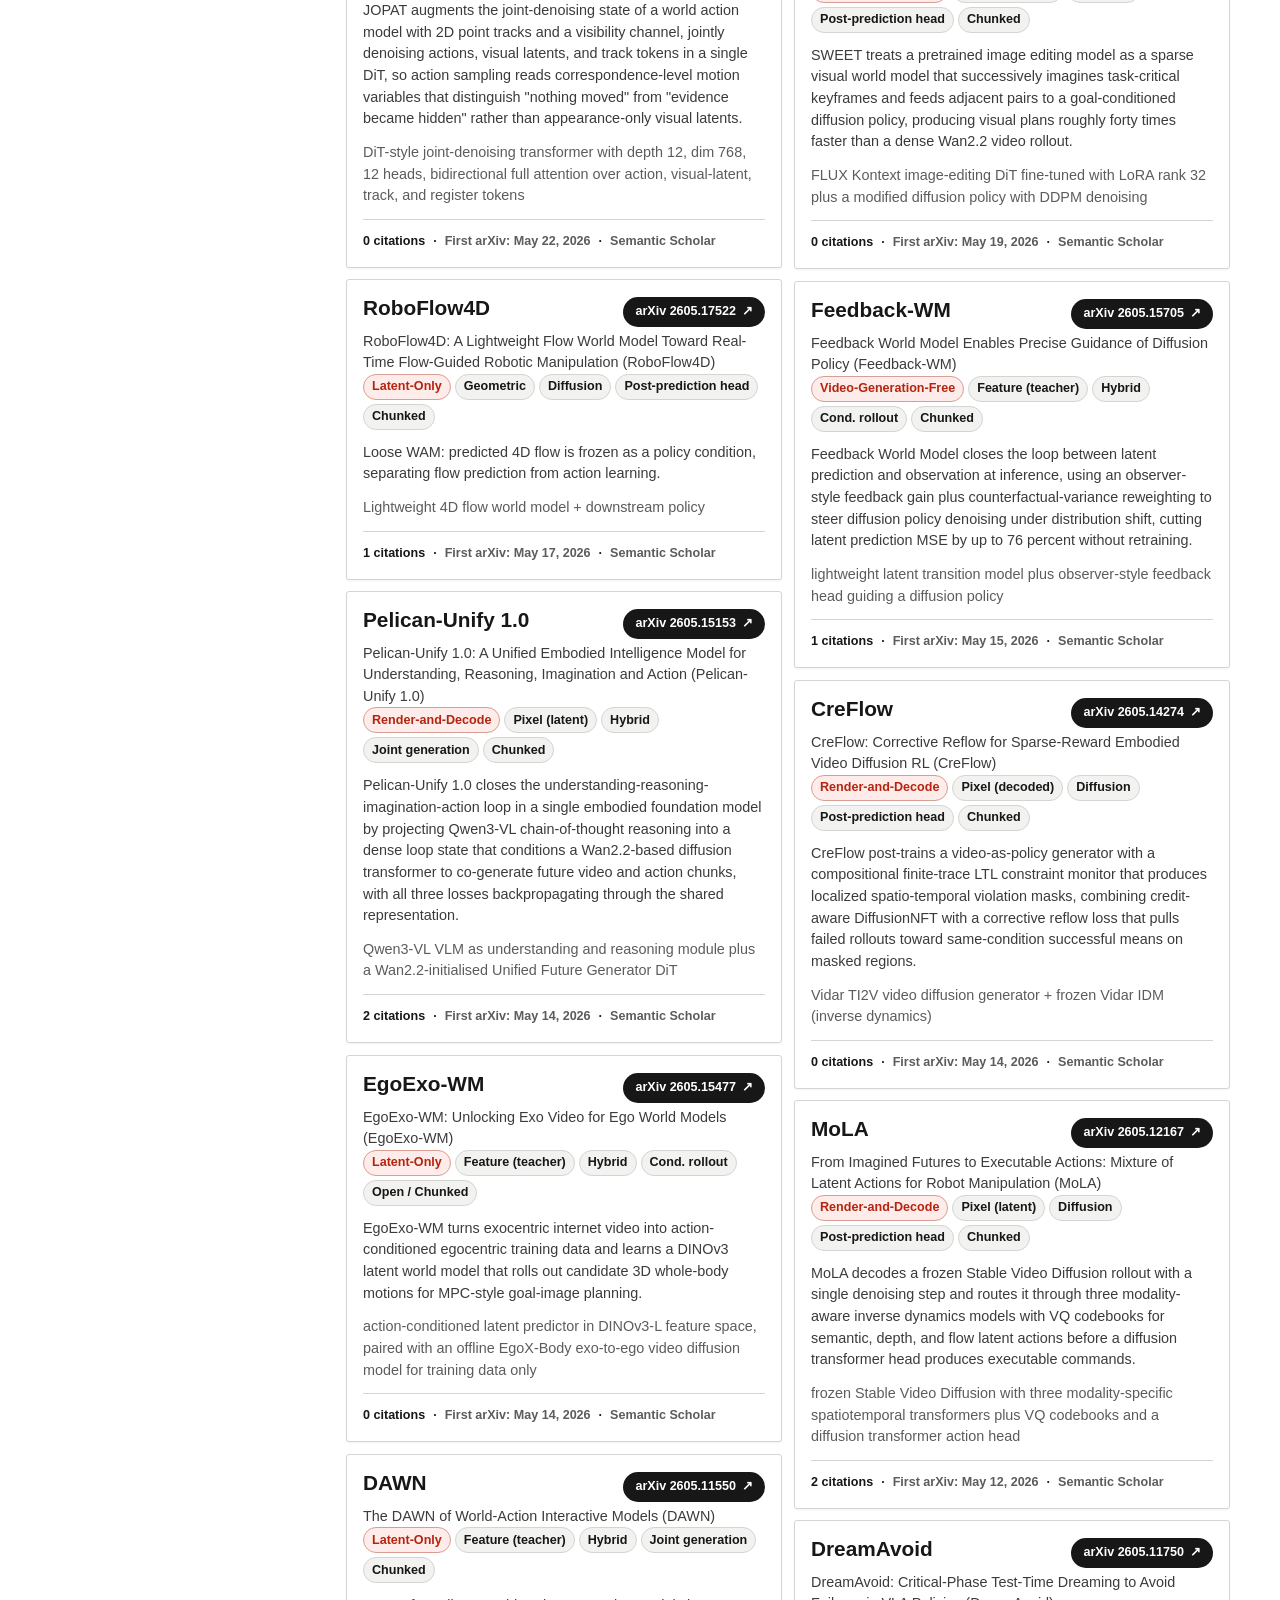
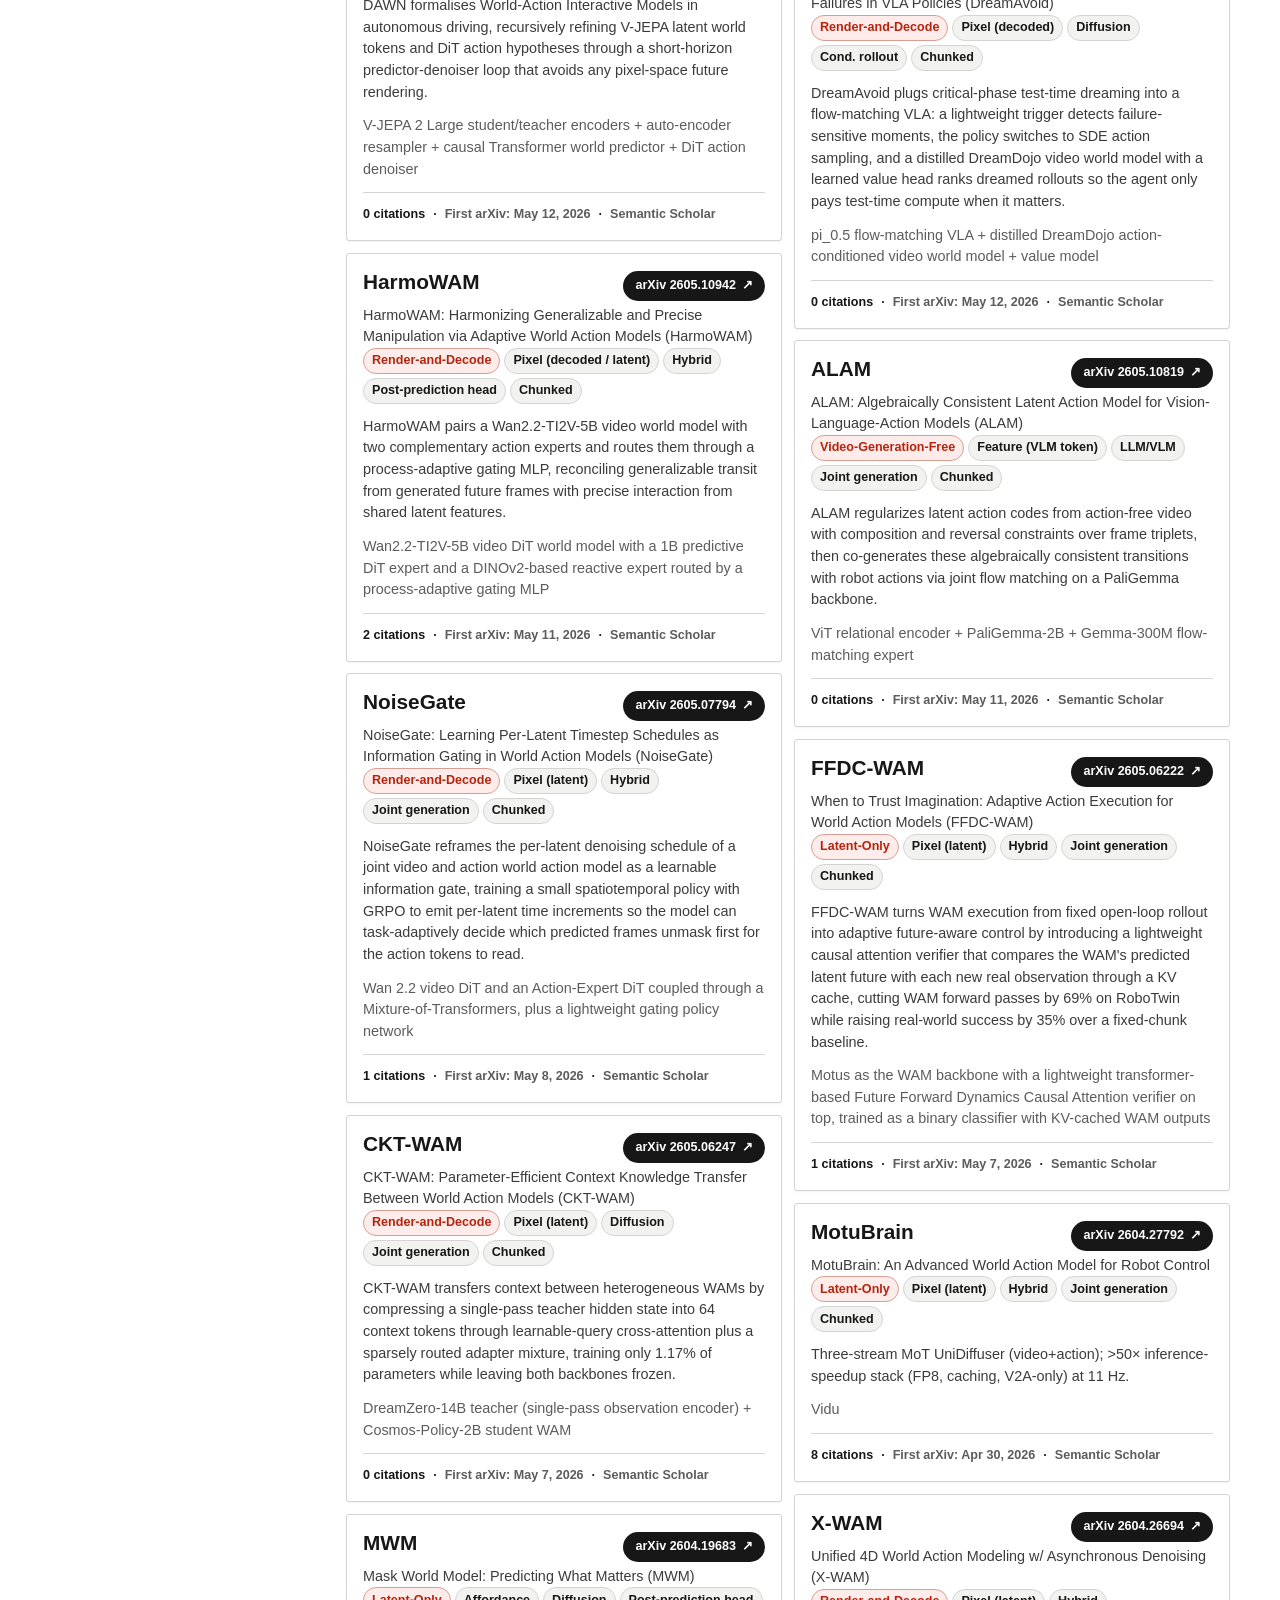
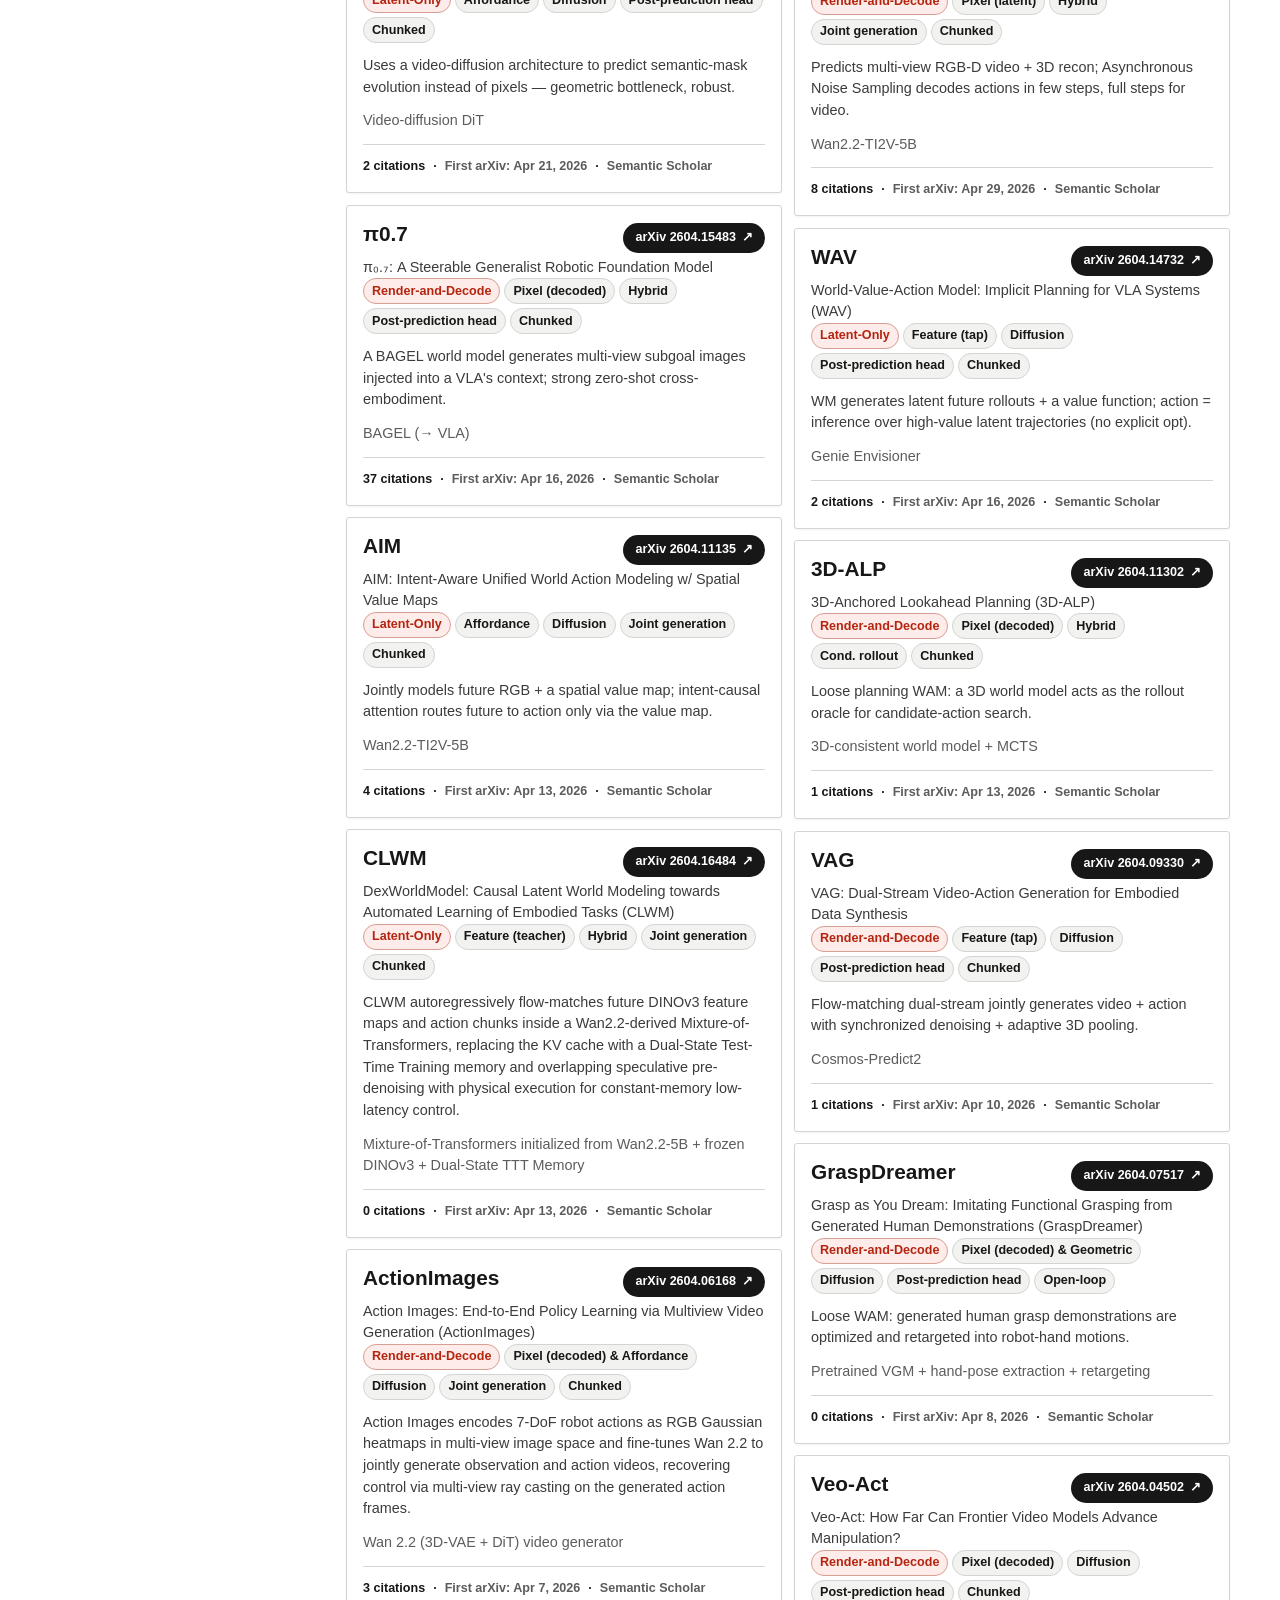
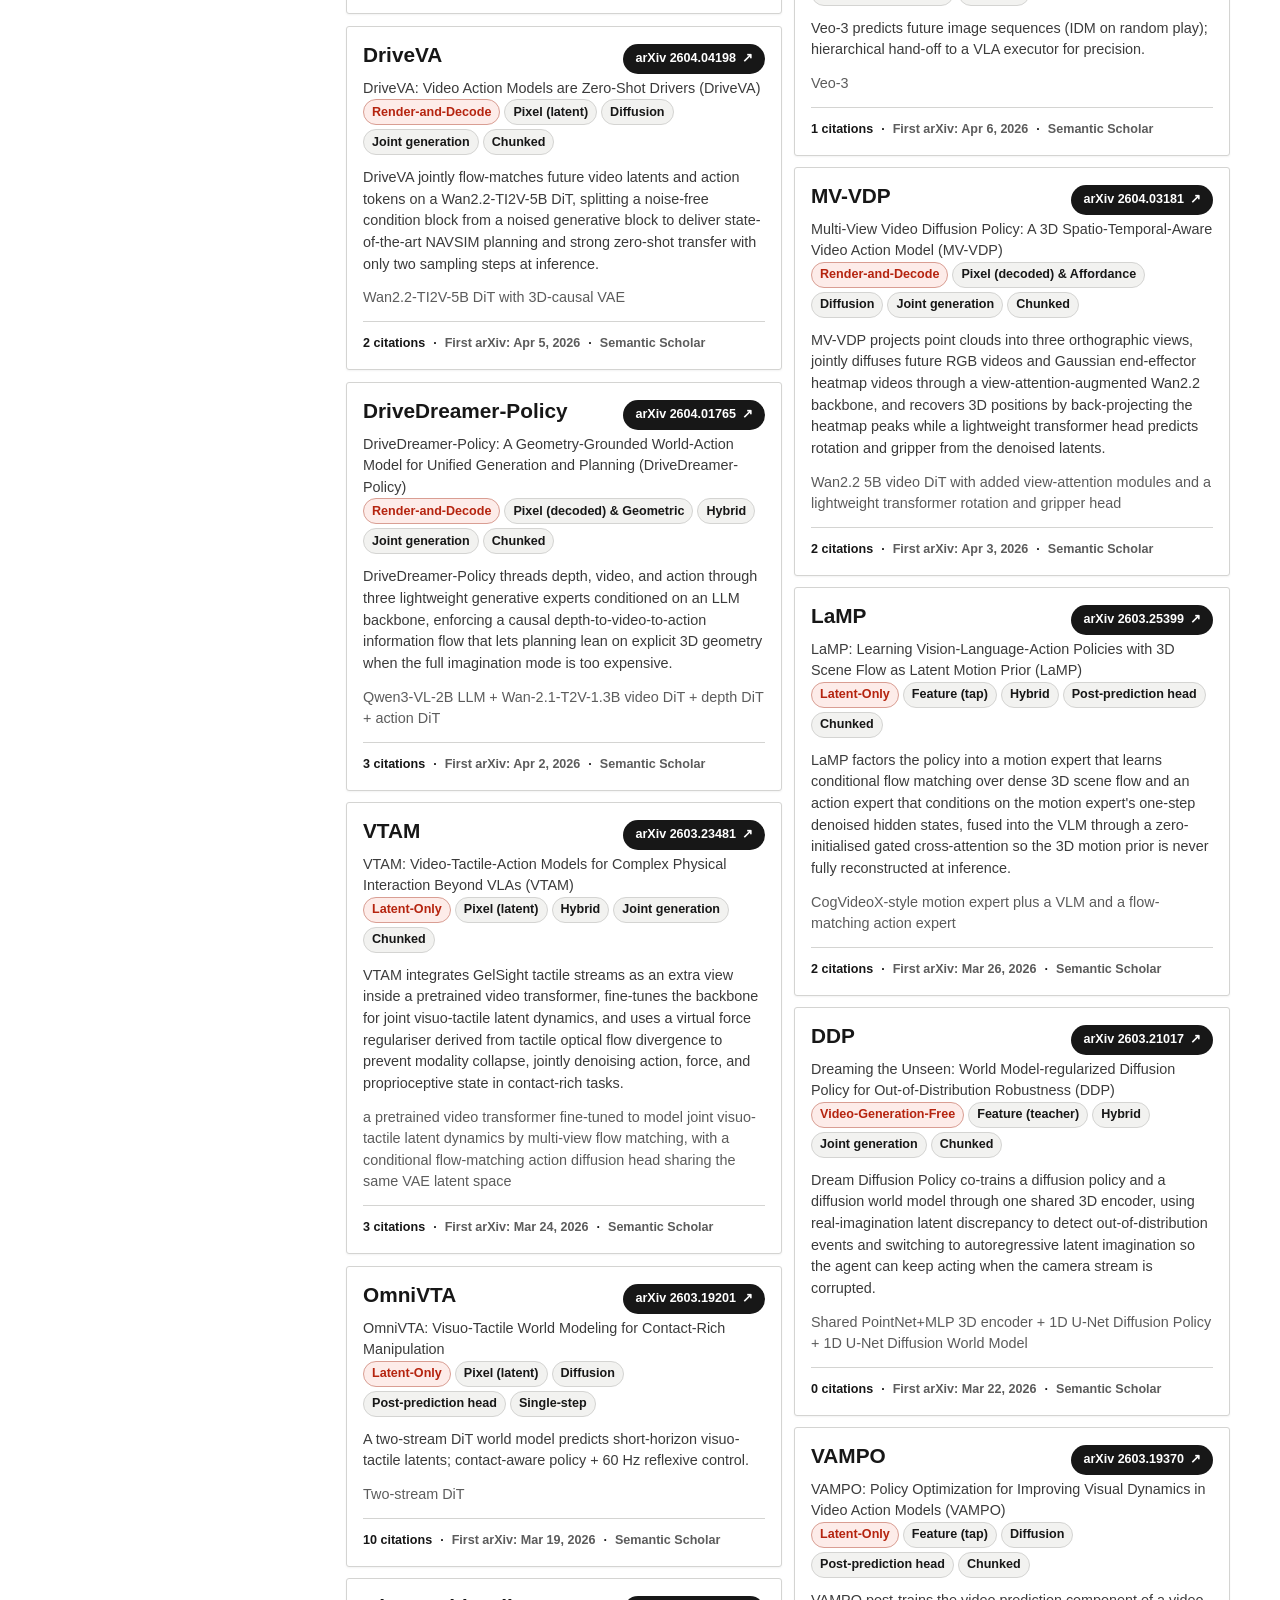
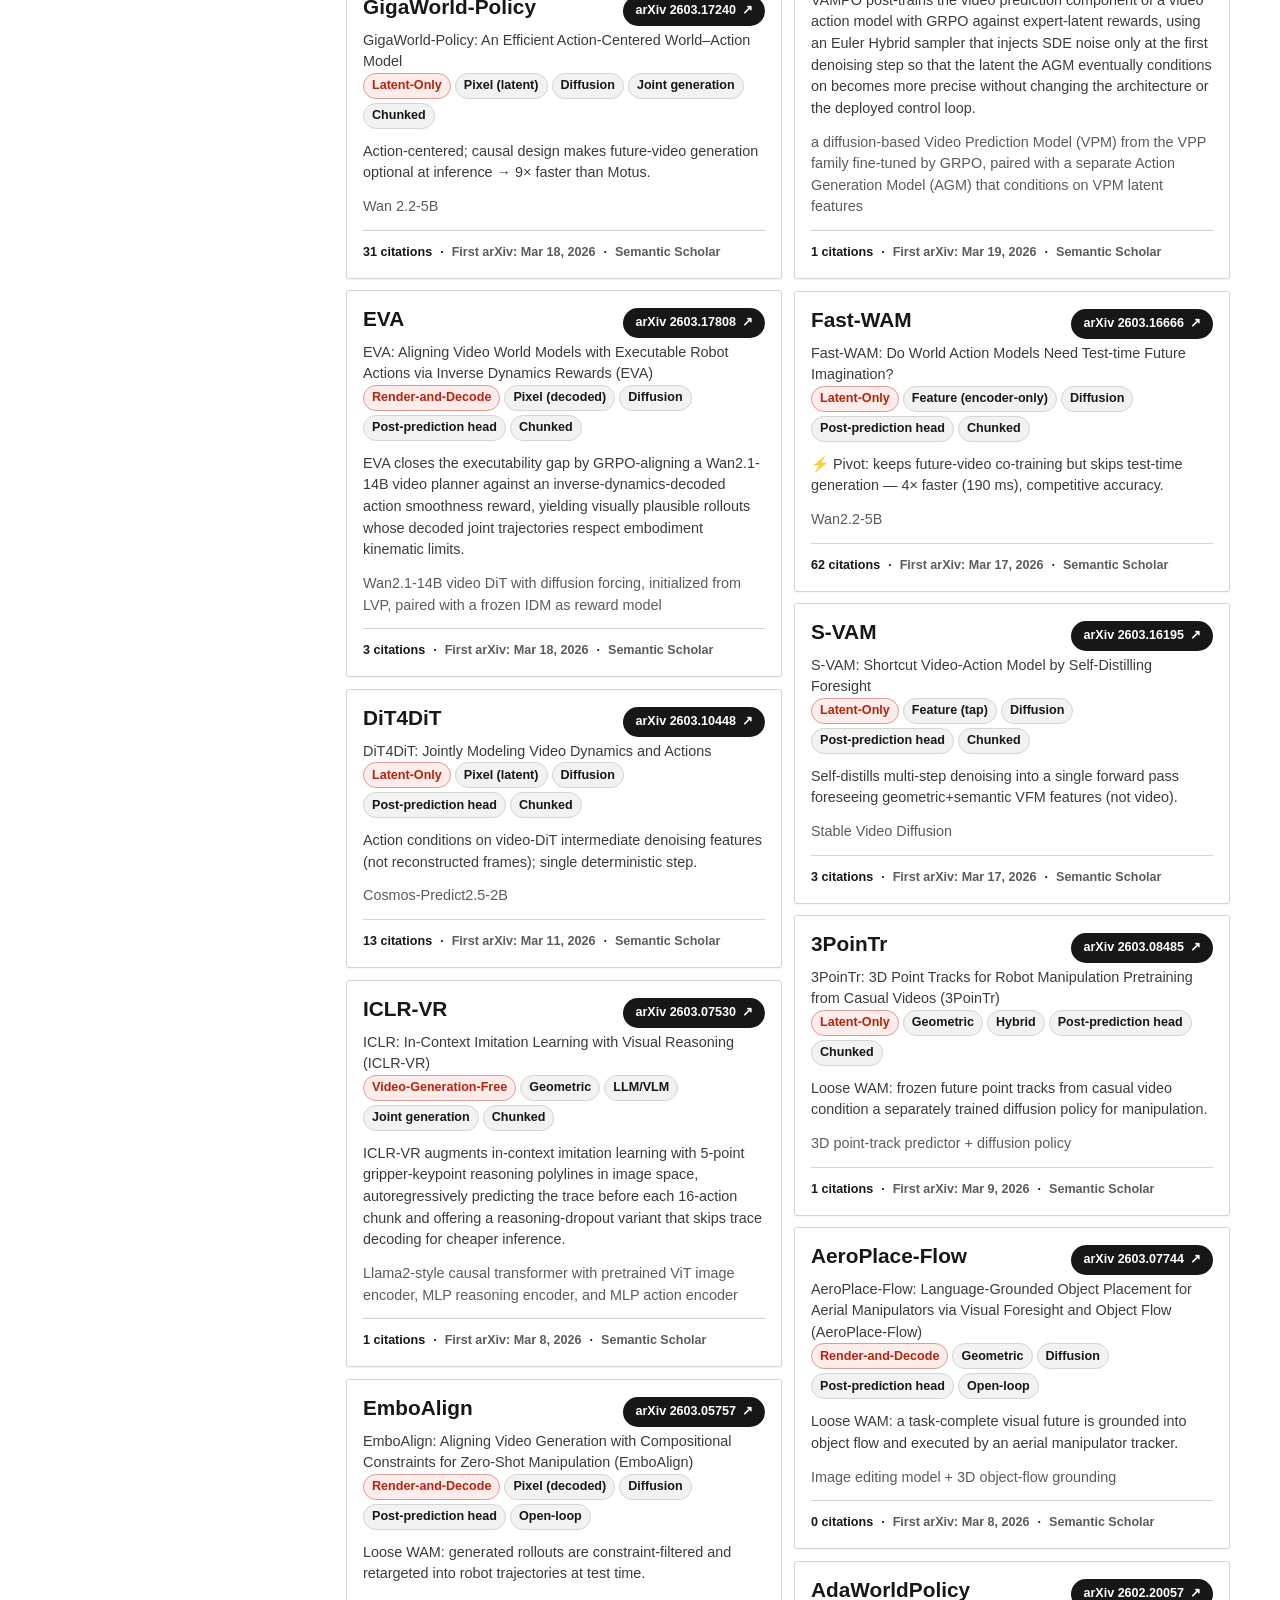
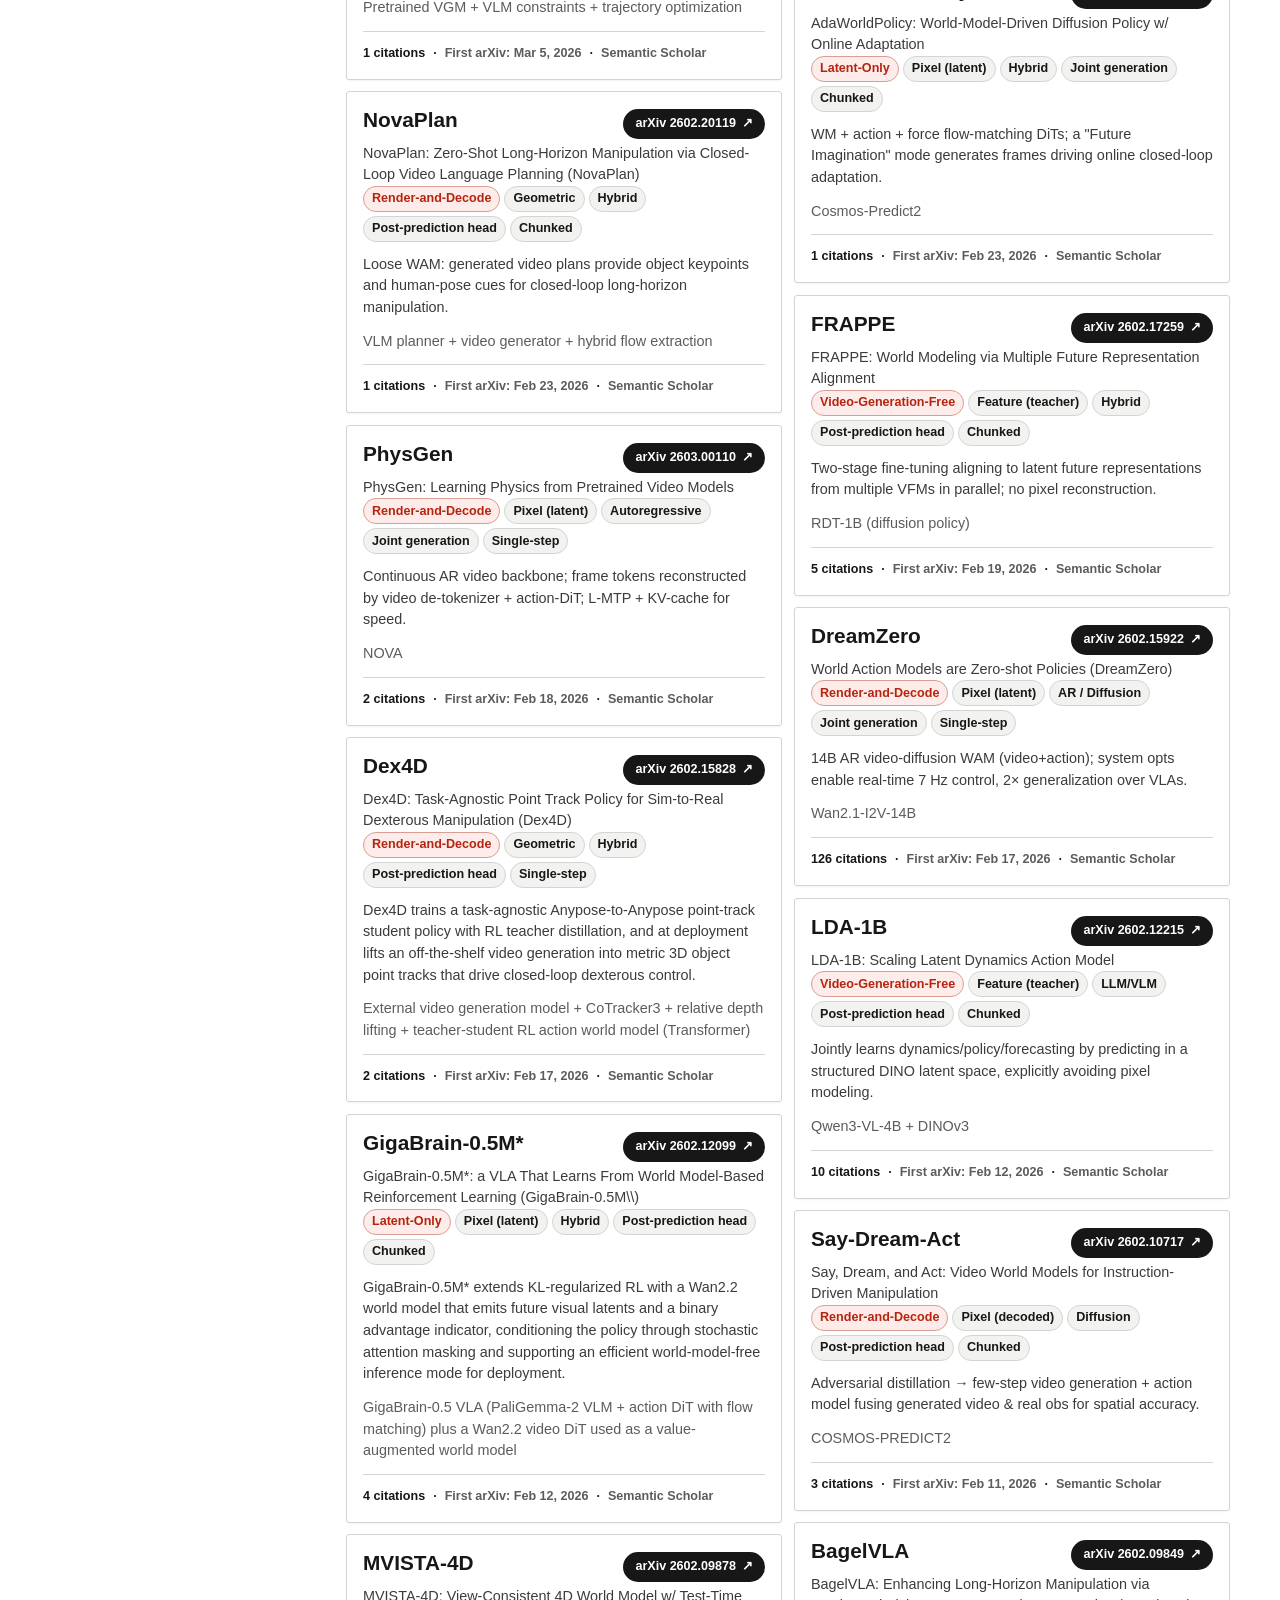
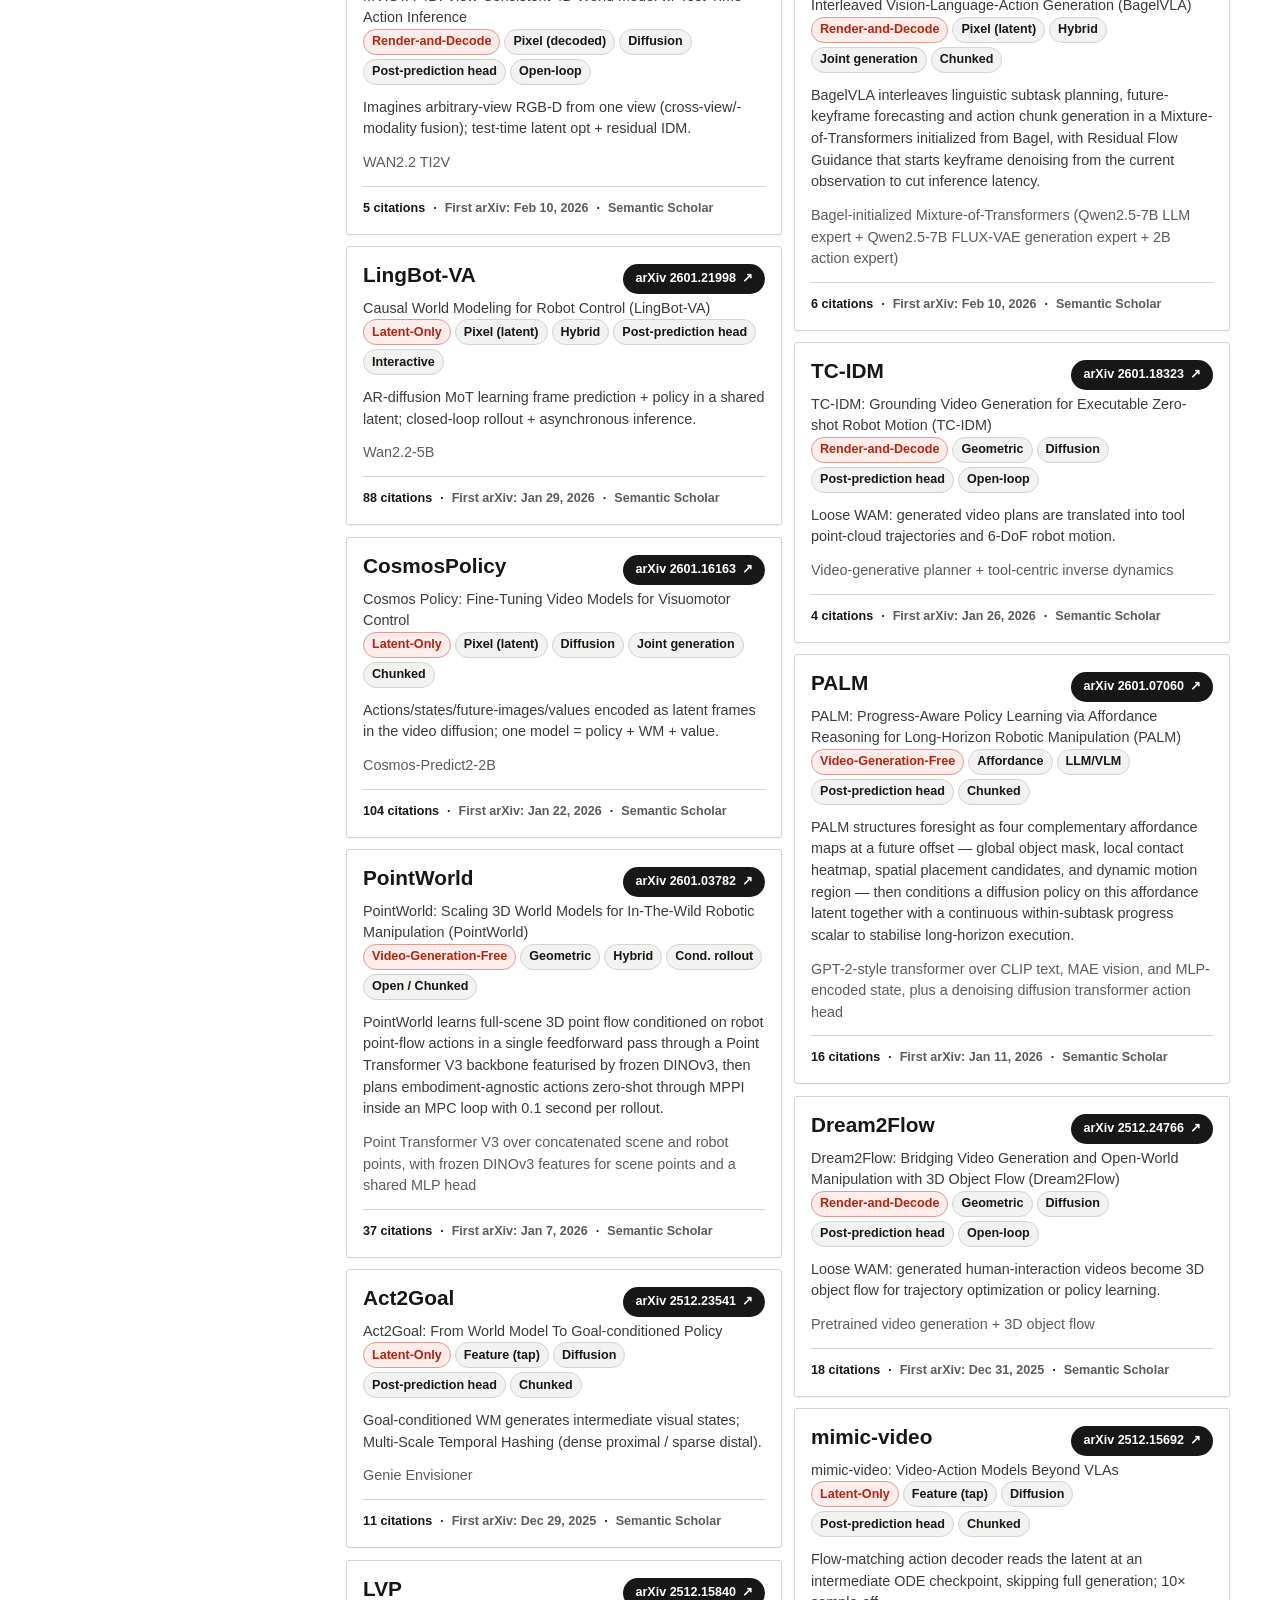
==== commit 6cd5e3ef: "Point discussions CTA to discussion index" ====
--- a/index.html
+++ b/index.html
@@ -45,8 +45,7 @@
           <a class="hero-link hero-link--primary" href="https://www.preprints.org/manuscript/202606.1403/v1" aria-label="Read the survey on Preprints">Preprints <span aria-hidden="true">↗</span></a>
           <a class="hero-link" href="wam-survey-nus.pdf" aria-label="Download the World Action Models survey PDF">PDF</a>
           <a class="hero-link" href="https://github.com/world-action-models/awesome-world-action-models" aria-label="World Action Models paper list repository on GitHub">GitHub</a>
-          <a class="hero-link" href="https://github.com/world-action-models/awesome-world-action-models/discussions/1" aria-label="Join the World Action Models GitHub discussion">Discussions</a>
-          <a class="hero-link" href="https://github.com/world-action-models/awesome-world-action-models/discussions/2" aria-label="Join the World Action Models WeChat group discussion">WeChat group</a>
+          <a class="hero-link" href="https://github.com/world-action-models/awesome-world-action-models/discussions" aria-label="Open World Action Models GitHub Discussions">Discussions</a>
           <a class="hero-link" href="bibtex.html" aria-label="Open the World Action Models survey BibTeX">BibTeX</a>
         </div>
       </div>
@@ -67,7 +66,7 @@
           <p class="mini-label">GitHub Discussions</p>
           <h3>Join the paper-list discussion</h3>
           <p>Introduce yourself, ask questions, or suggest updates to the WAM paper list and taxonomy.</p>
-          <a class="community-link" href="https://github.com/world-action-models/awesome-world-action-models/discussions/1">Open discussion <span aria-hidden="true">↗</span></a>
+          <a class="community-link" href="https://github.com/world-action-models/awesome-world-action-models/discussions">Open discussions <span aria-hidden="true">↗</span></a>
         </article>
         <article class="community-card community-card--accent">
           <p class="mini-label">WeChat Group</p>
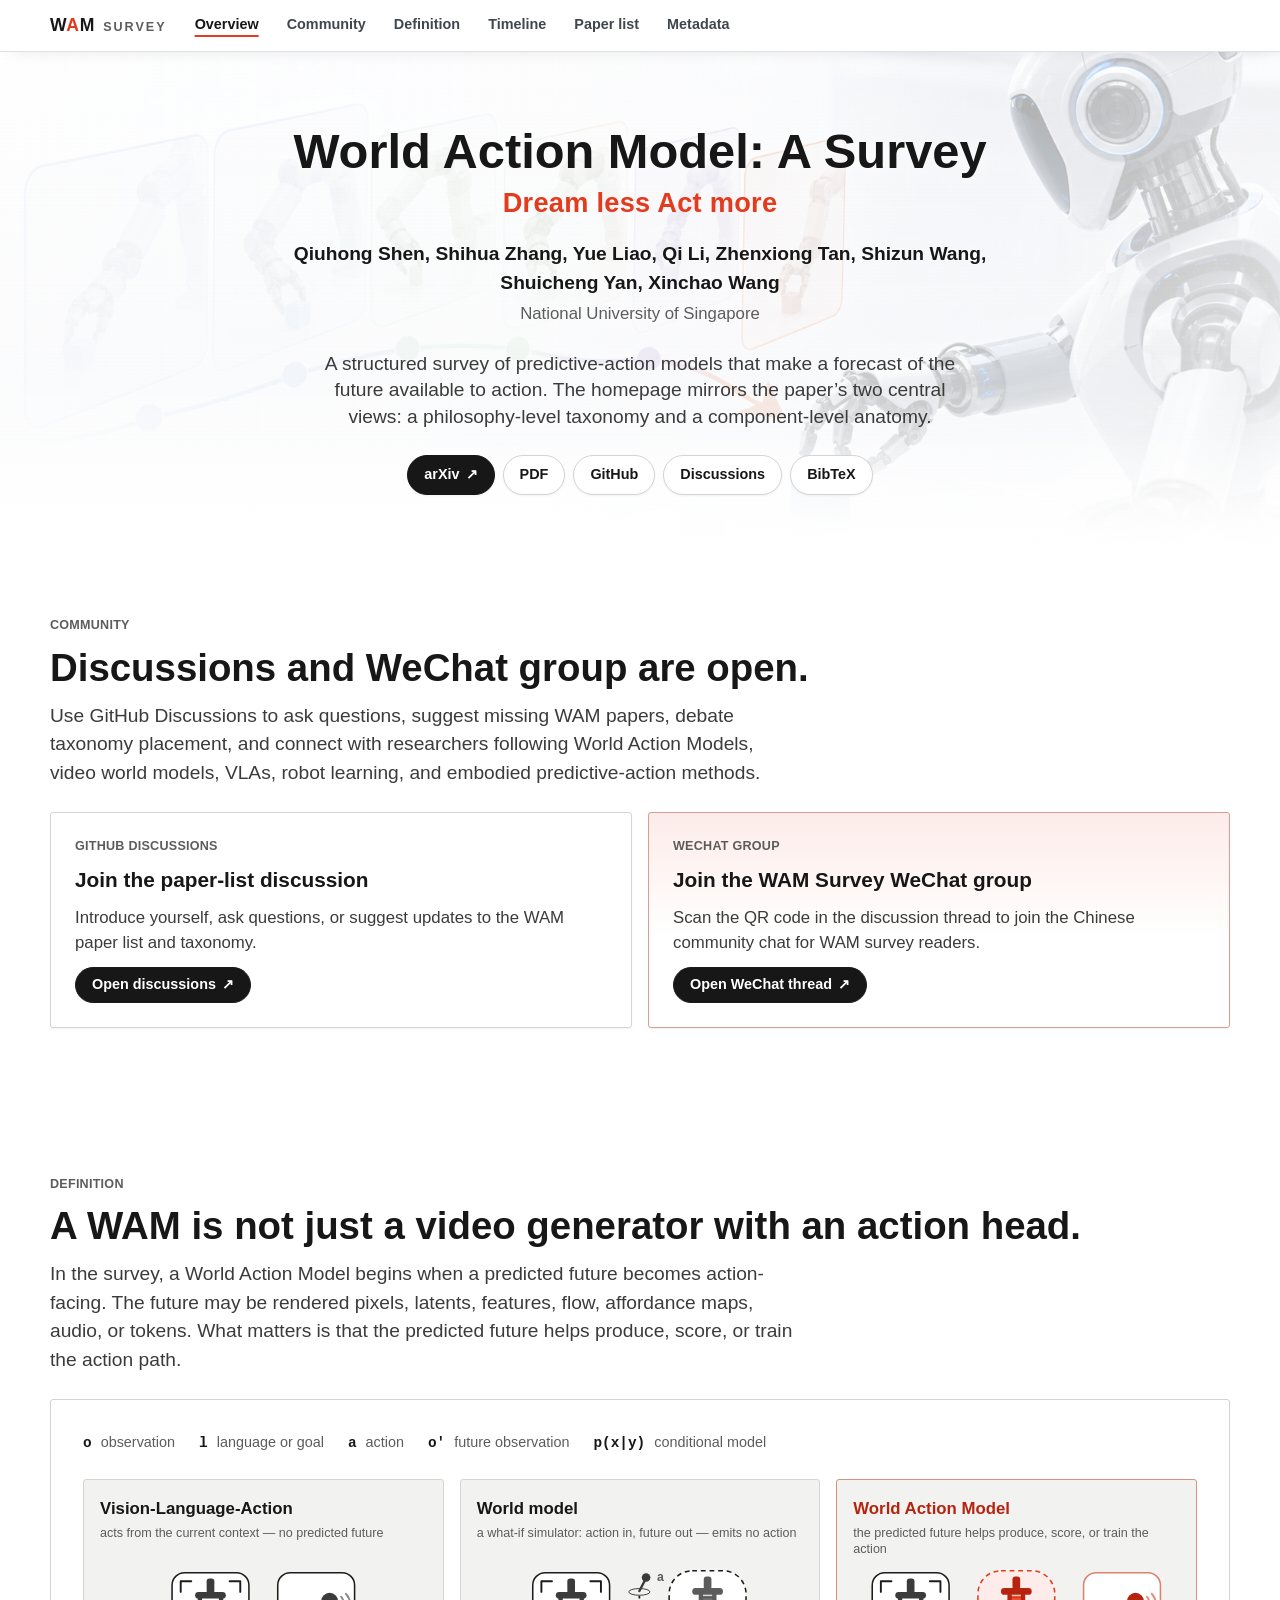
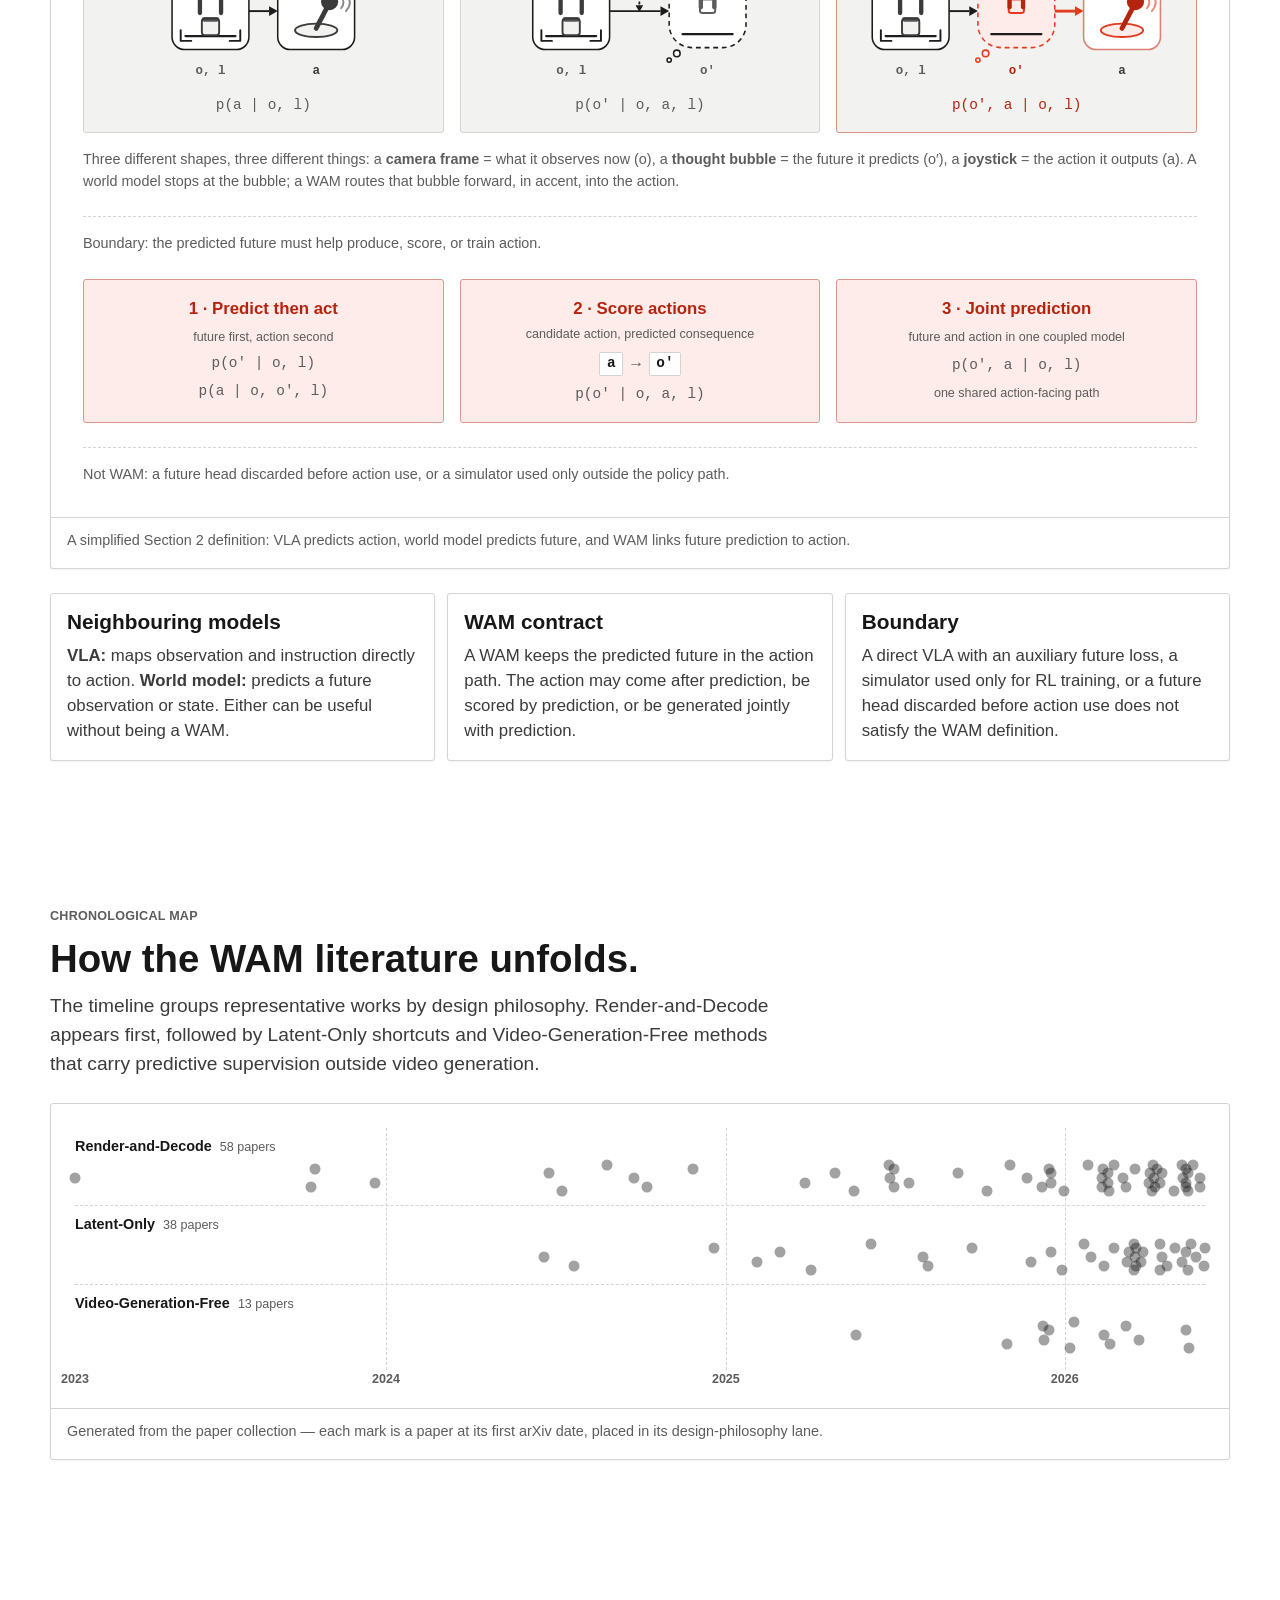
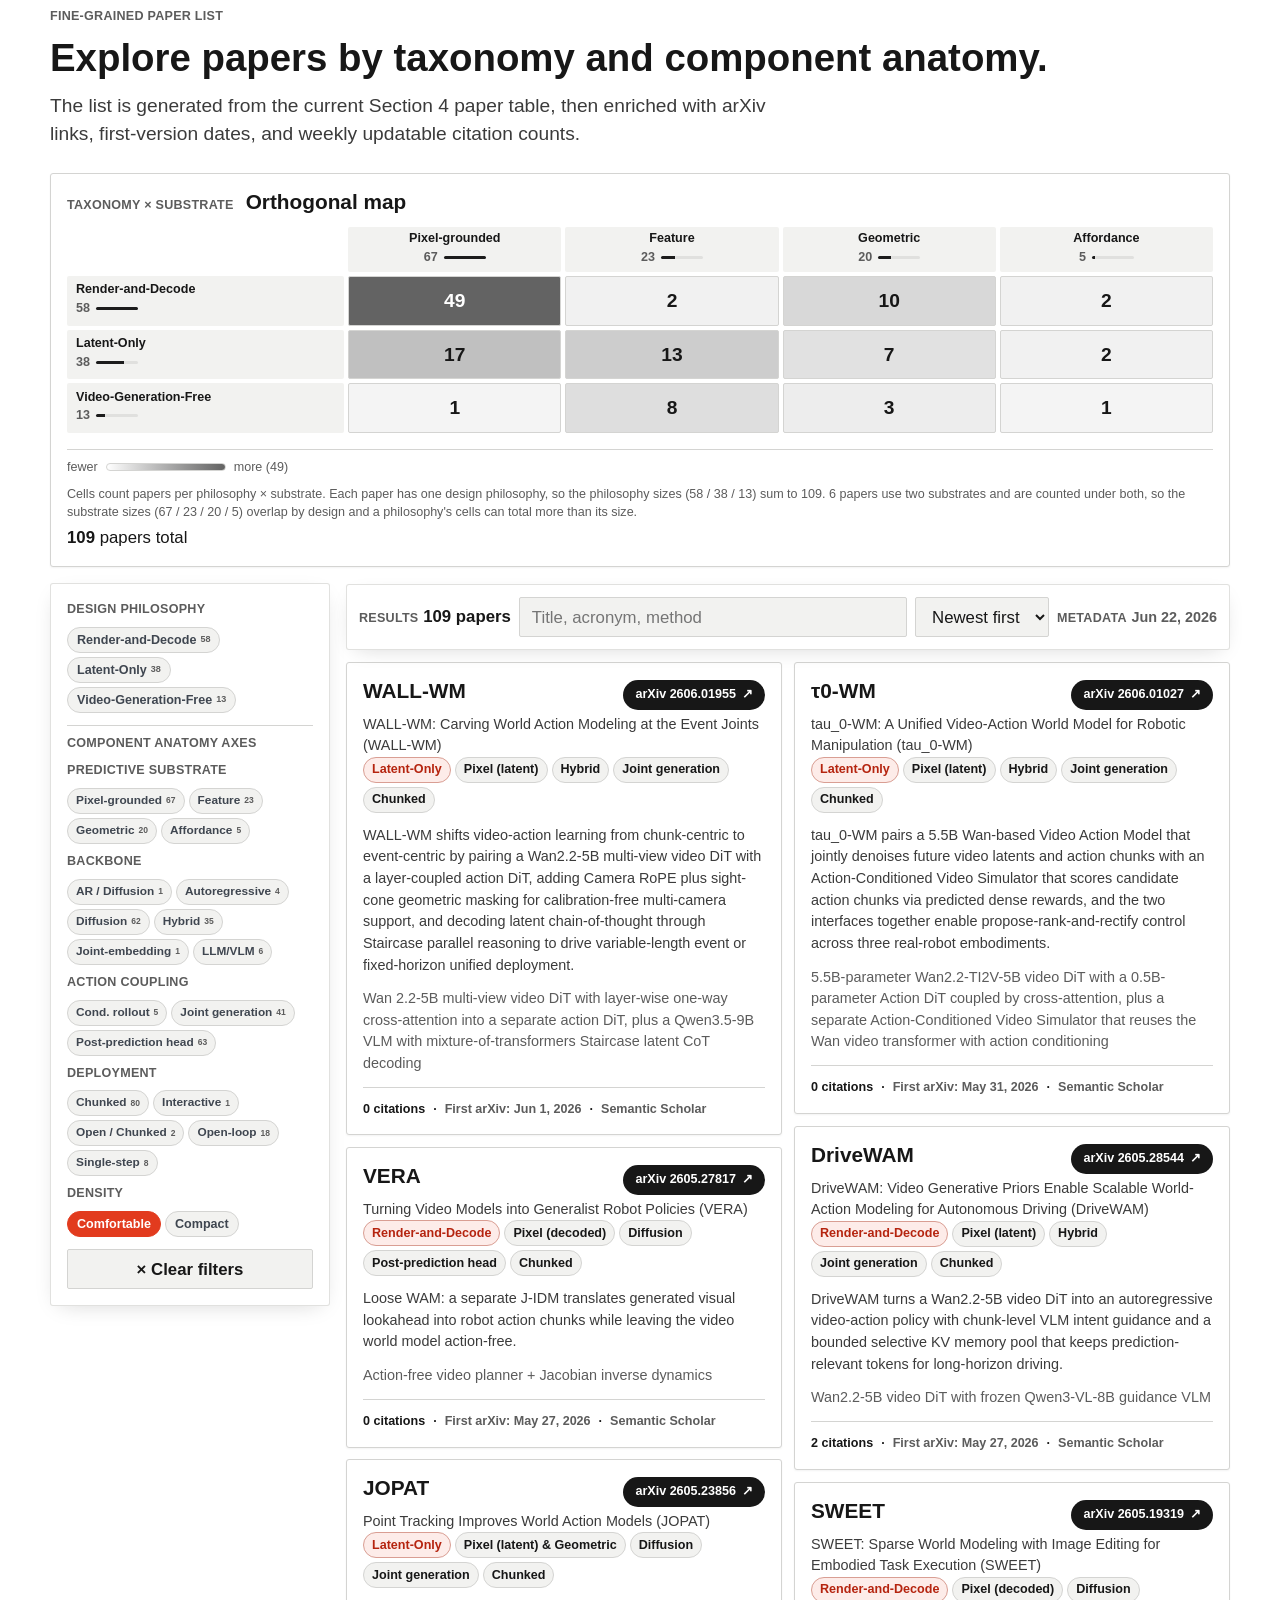
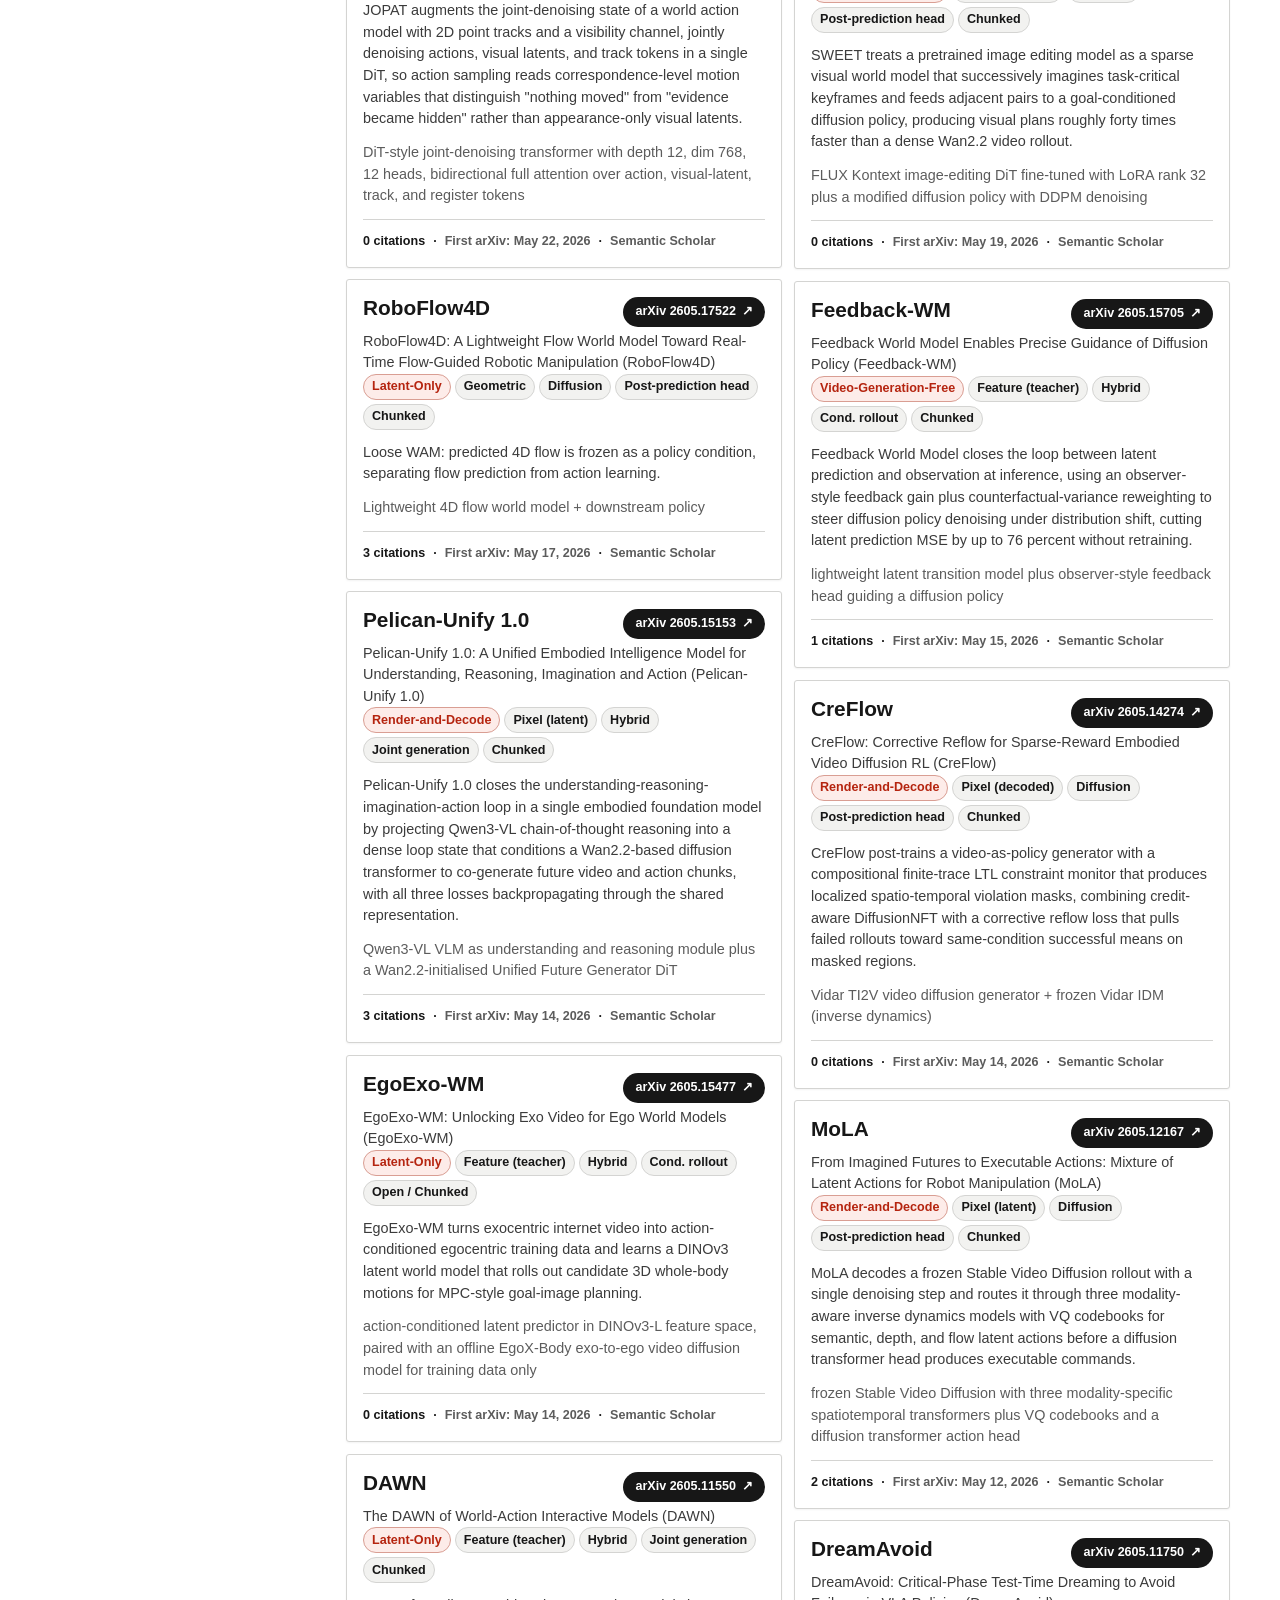
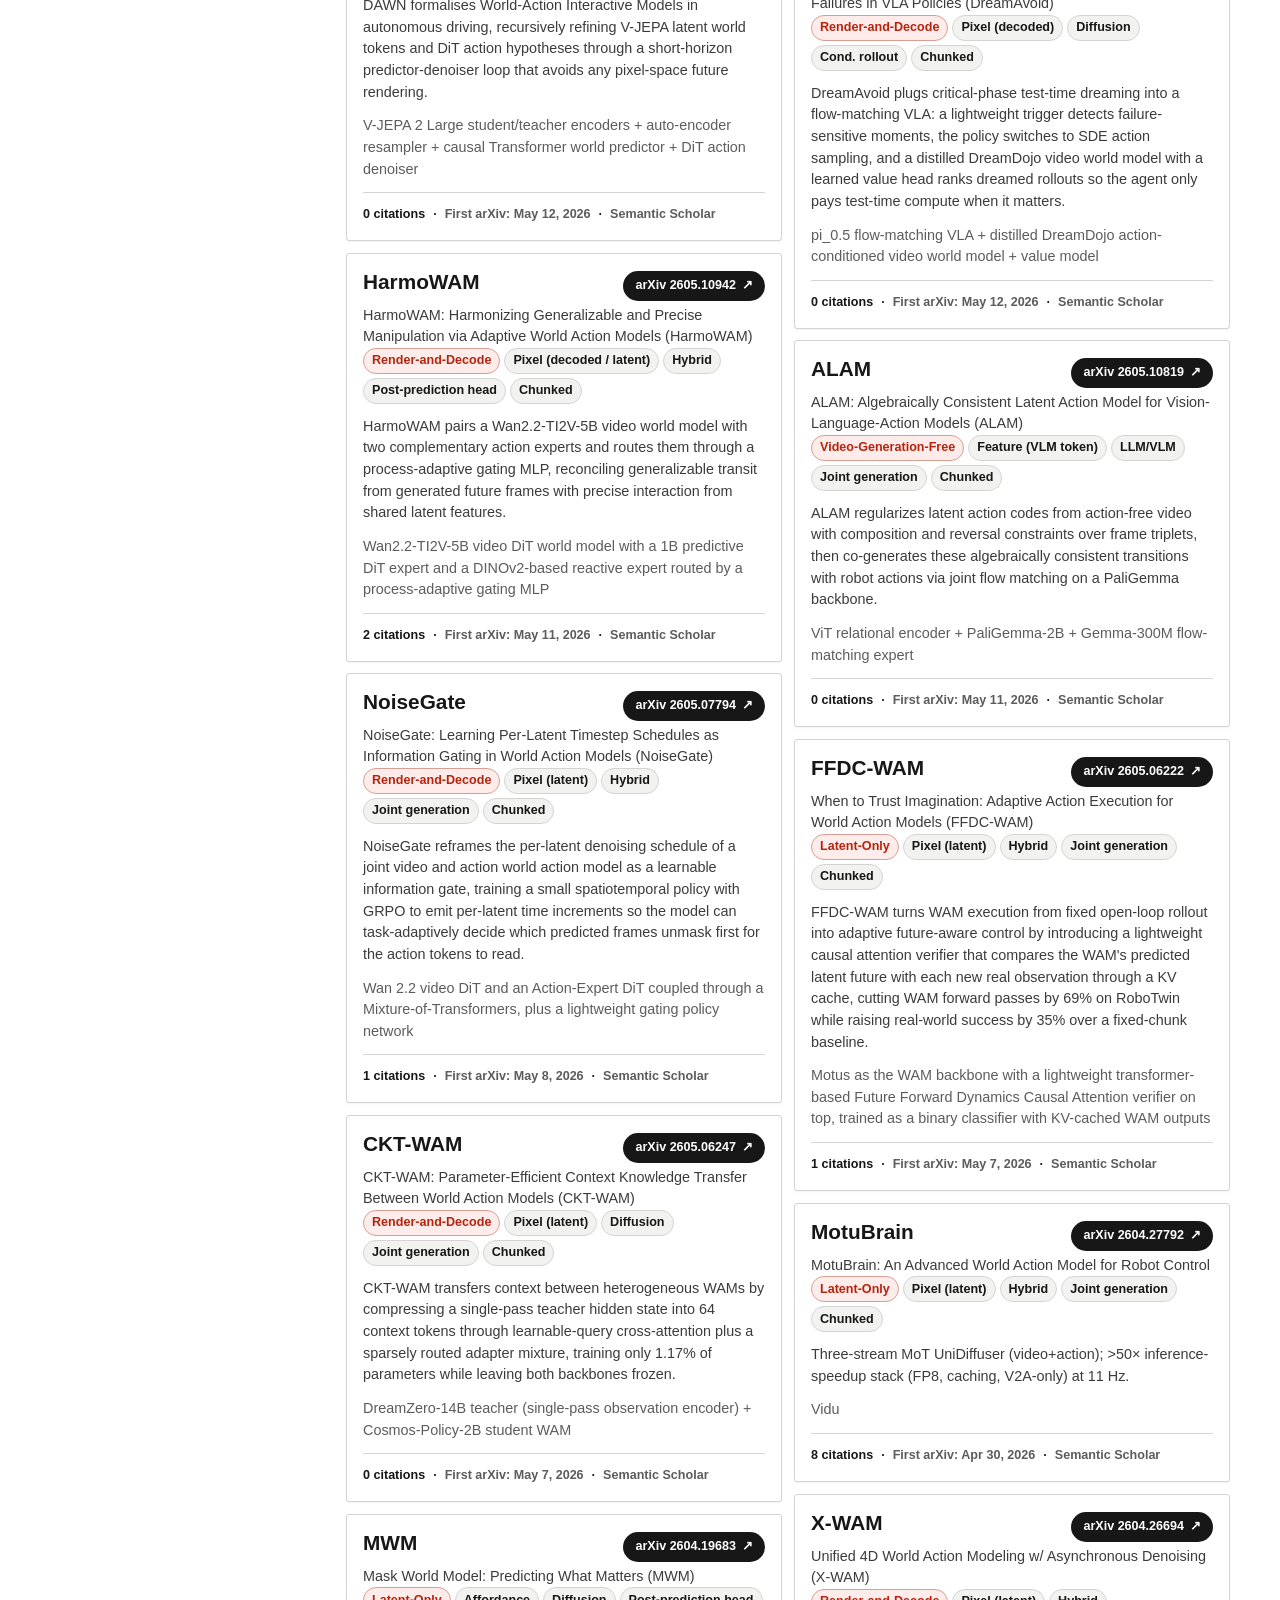
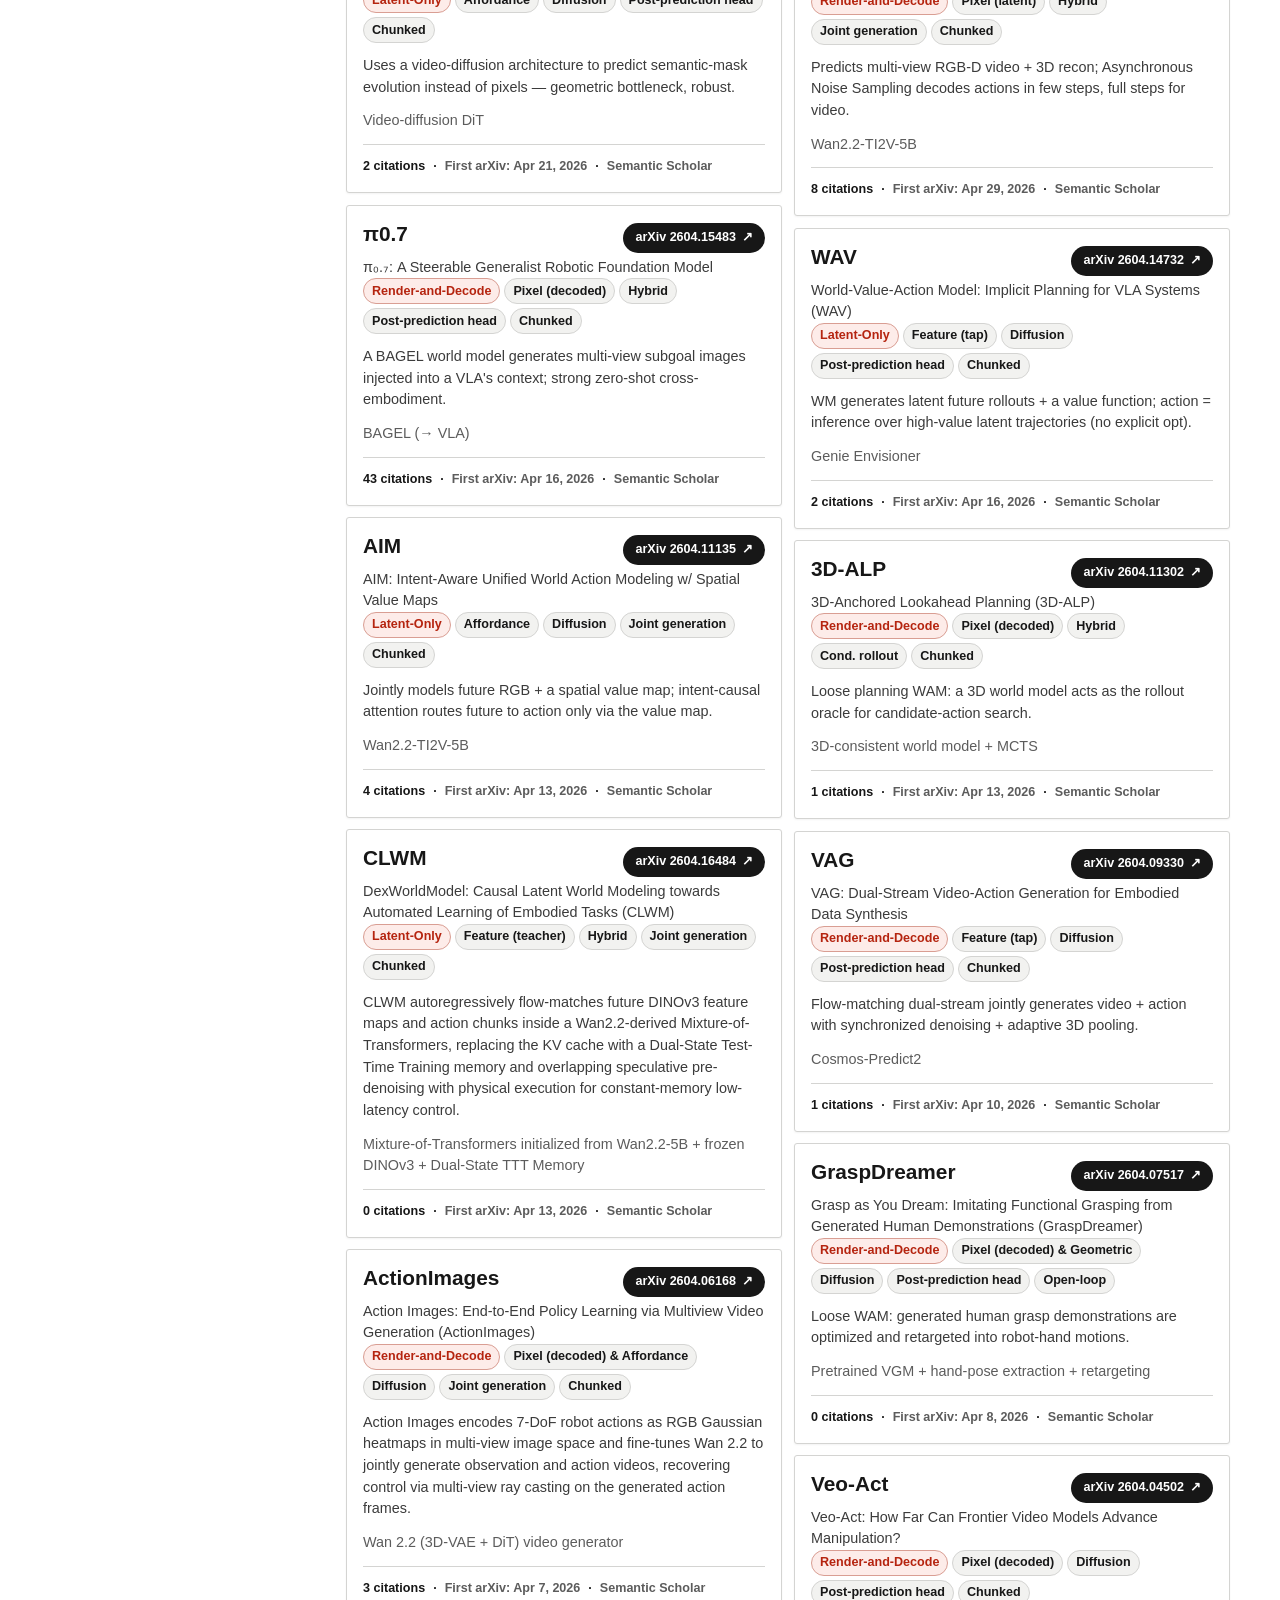
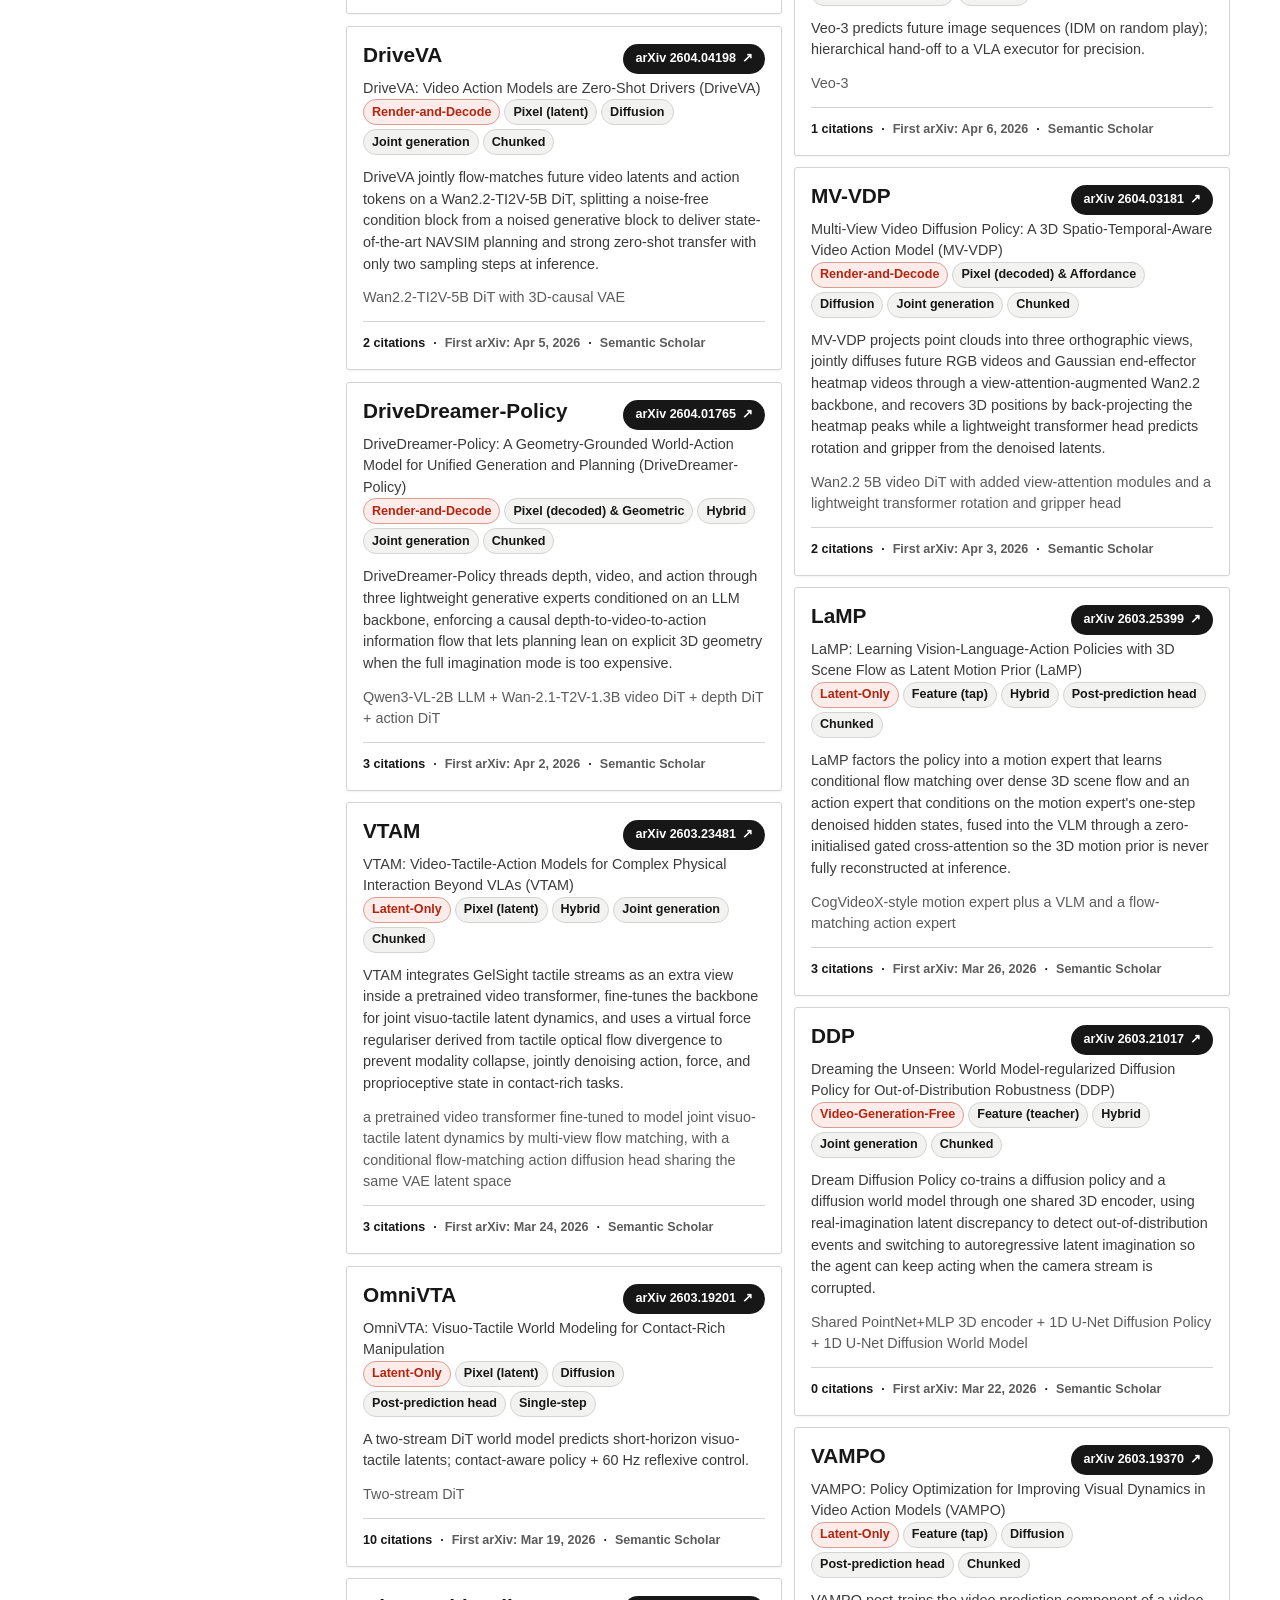
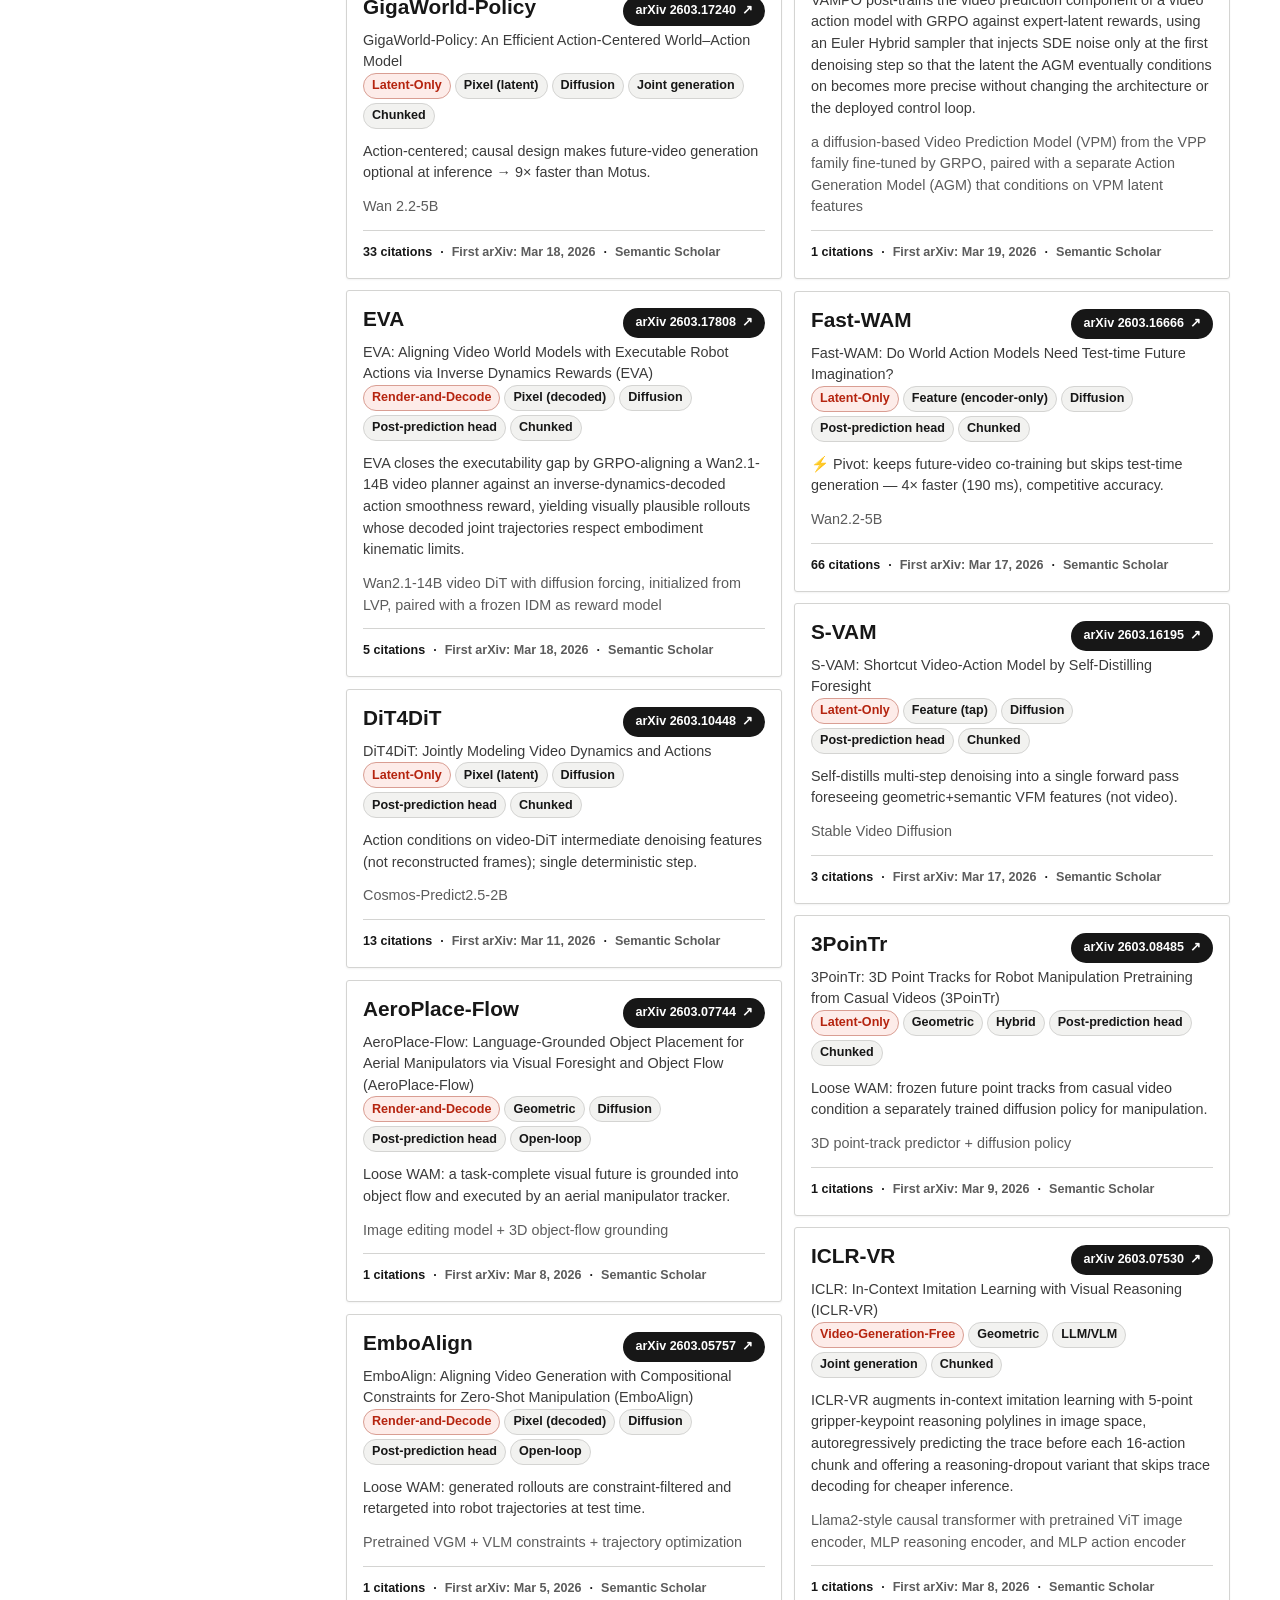
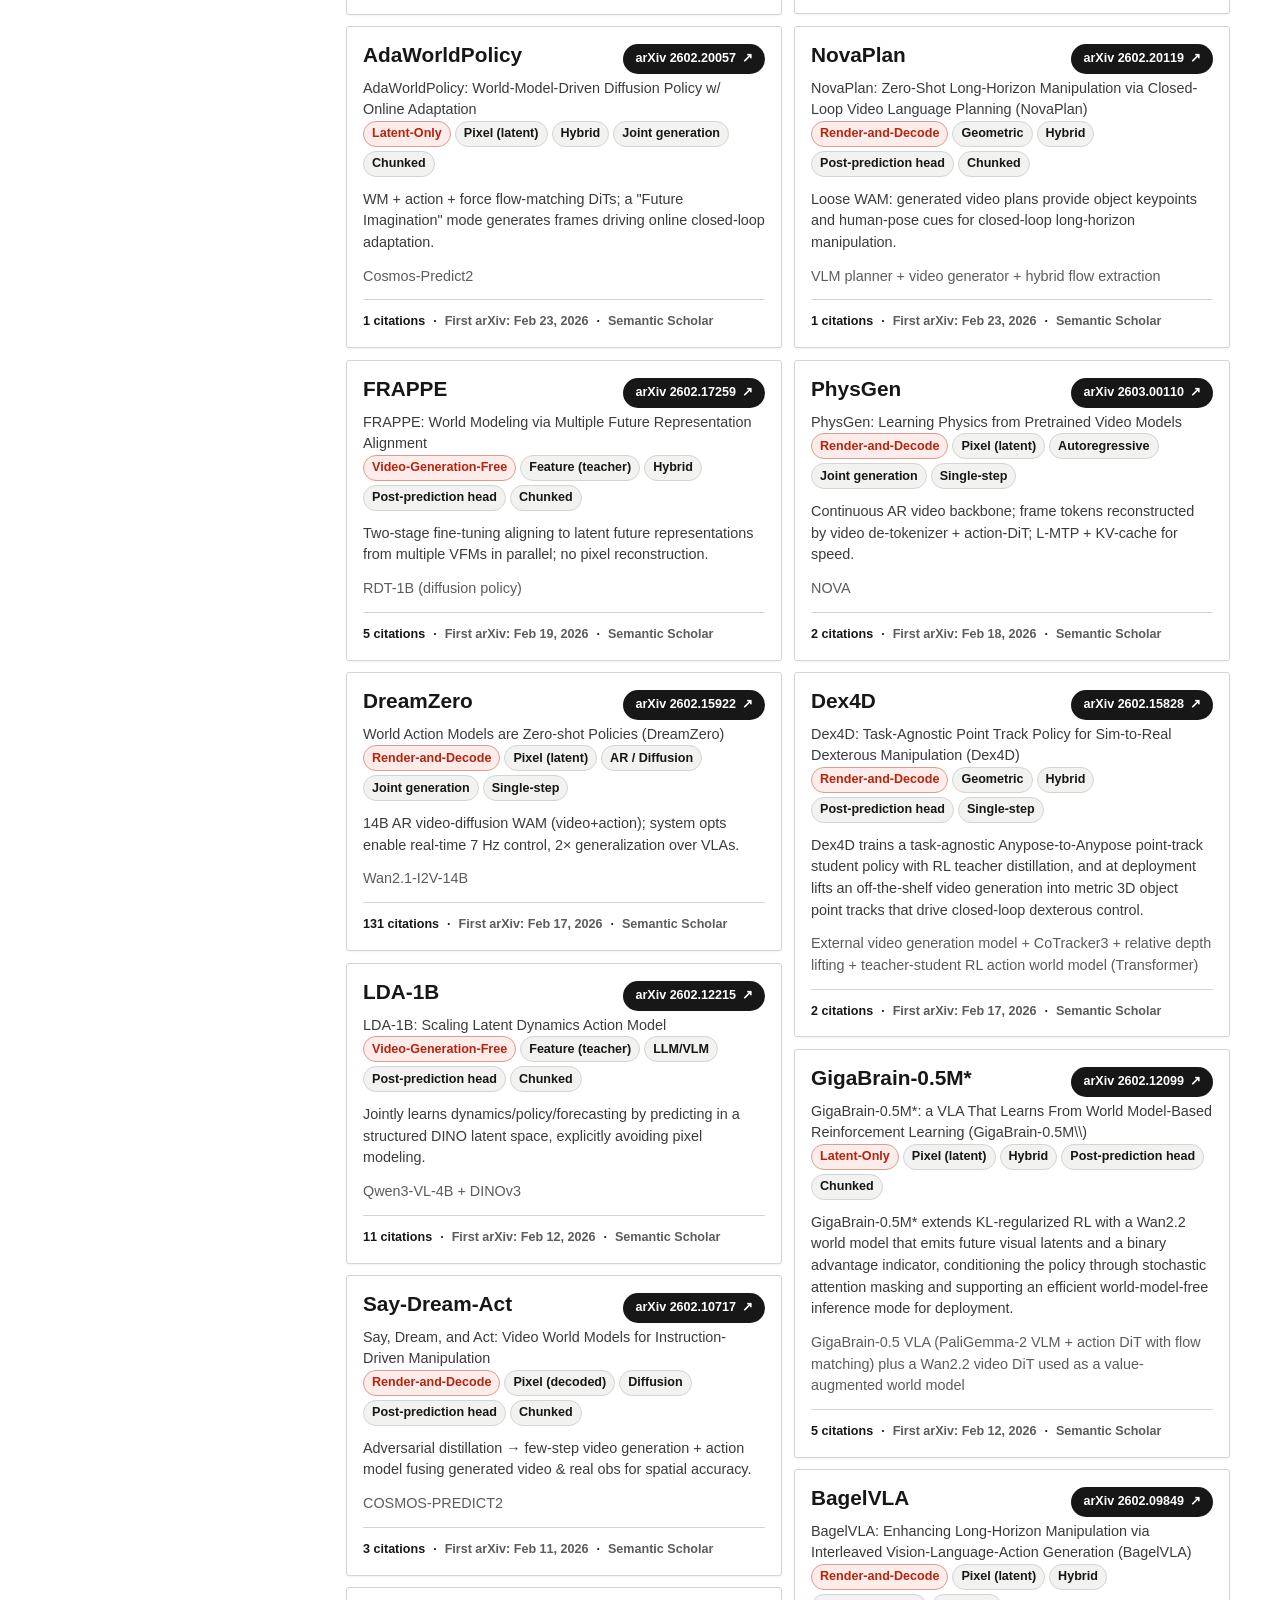
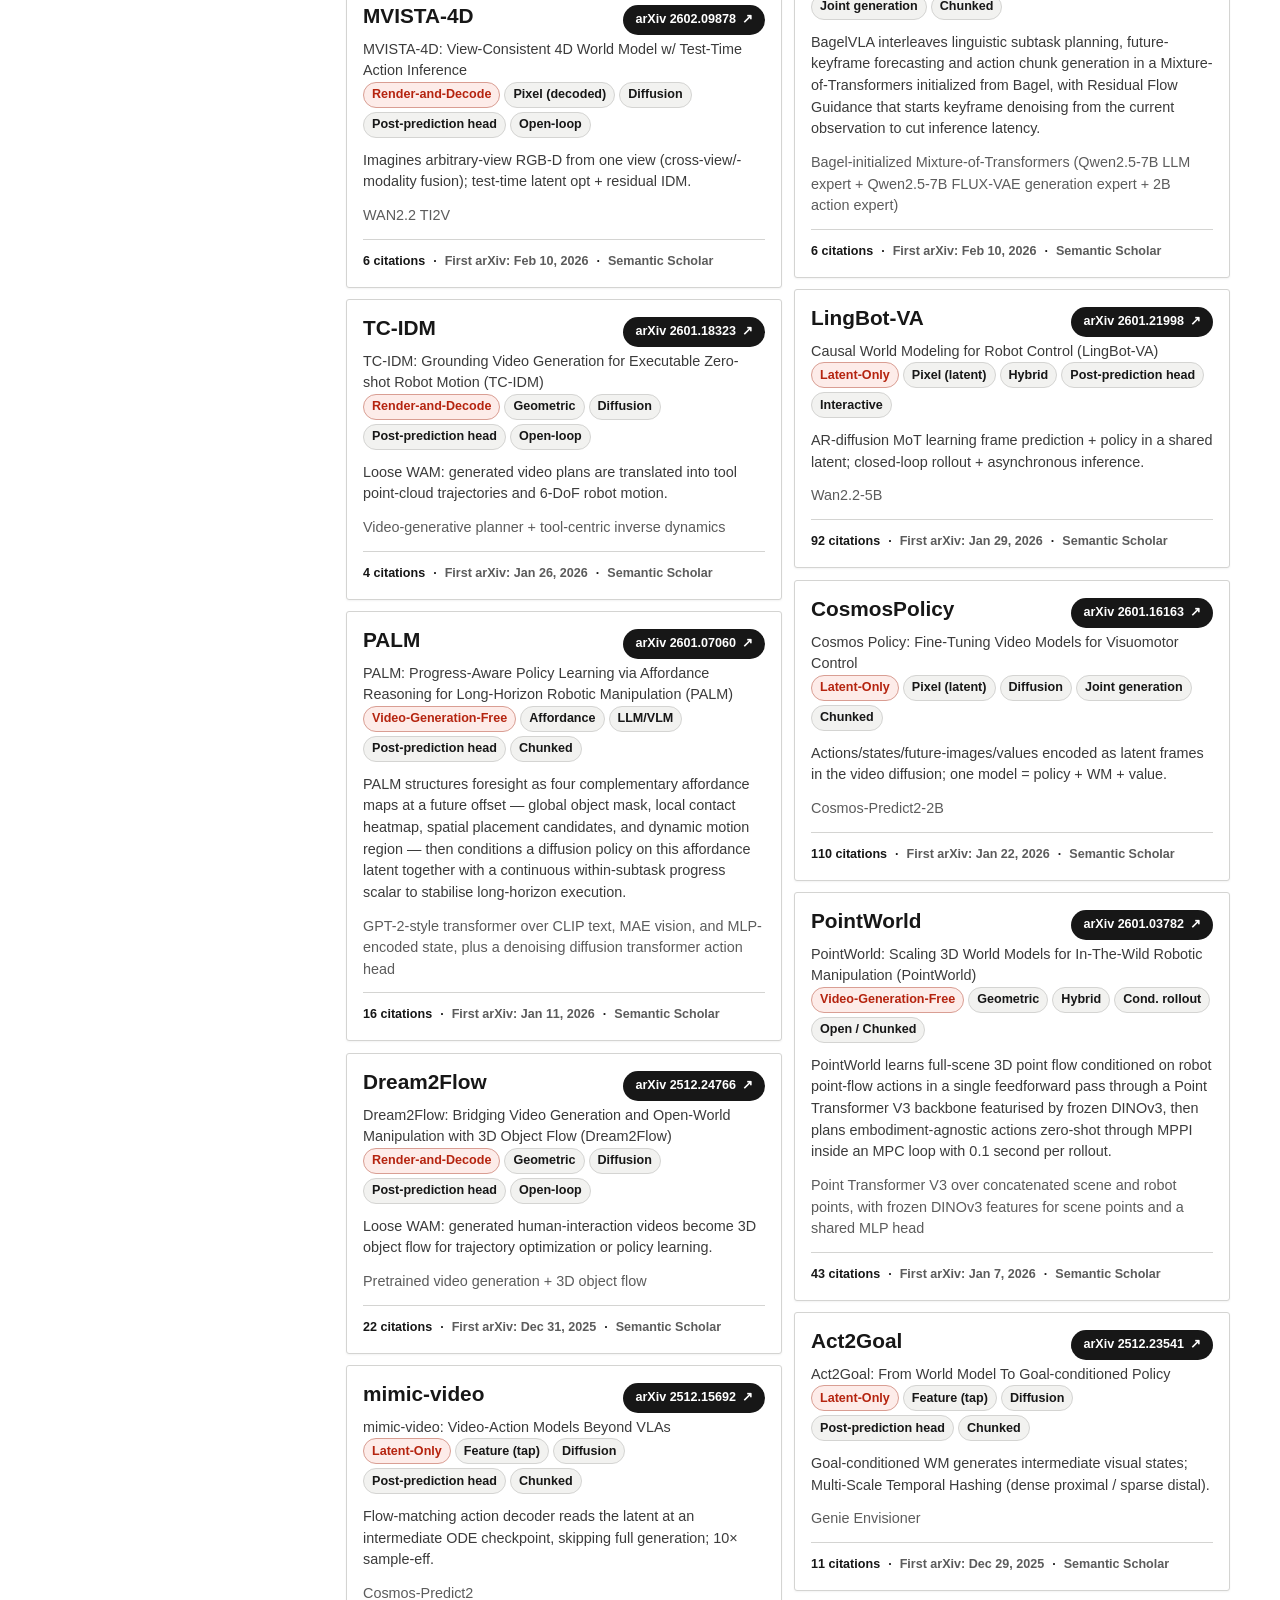
==== commit c6079c9d: "Update citation links to arXiv" ====
--- a/index.html
+++ b/index.html
@@ -42,7 +42,7 @@
           The homepage mirrors the paper’s two central views: a philosophy-level taxonomy and a component-level anatomy.
         </p>
         <div class="hero-links">
-          <a class="hero-link hero-link--primary" href="https://www.preprints.org/manuscript/202606.1403/v1" aria-label="Read the survey on Preprints">Preprints <span aria-hidden="true">↗</span></a>
+          <a class="hero-link hero-link--primary" href="https://arxiv.org/abs/2606.20781" aria-label="Read the survey on arXiv">arXiv <span aria-hidden="true">↗</span></a>
           <a class="hero-link" href="wam-survey-nus.pdf" aria-label="Download the World Action Models survey PDF">PDF</a>
           <a class="hero-link" href="https://github.com/world-action-models/awesome-world-action-models" aria-label="World Action Models paper list repository on GitHub">GitHub</a>
           <a class="hero-link" href="https://github.com/world-action-models/awesome-world-action-models/discussions" aria-label="Open World Action Models GitHub Discussions">Discussions</a>
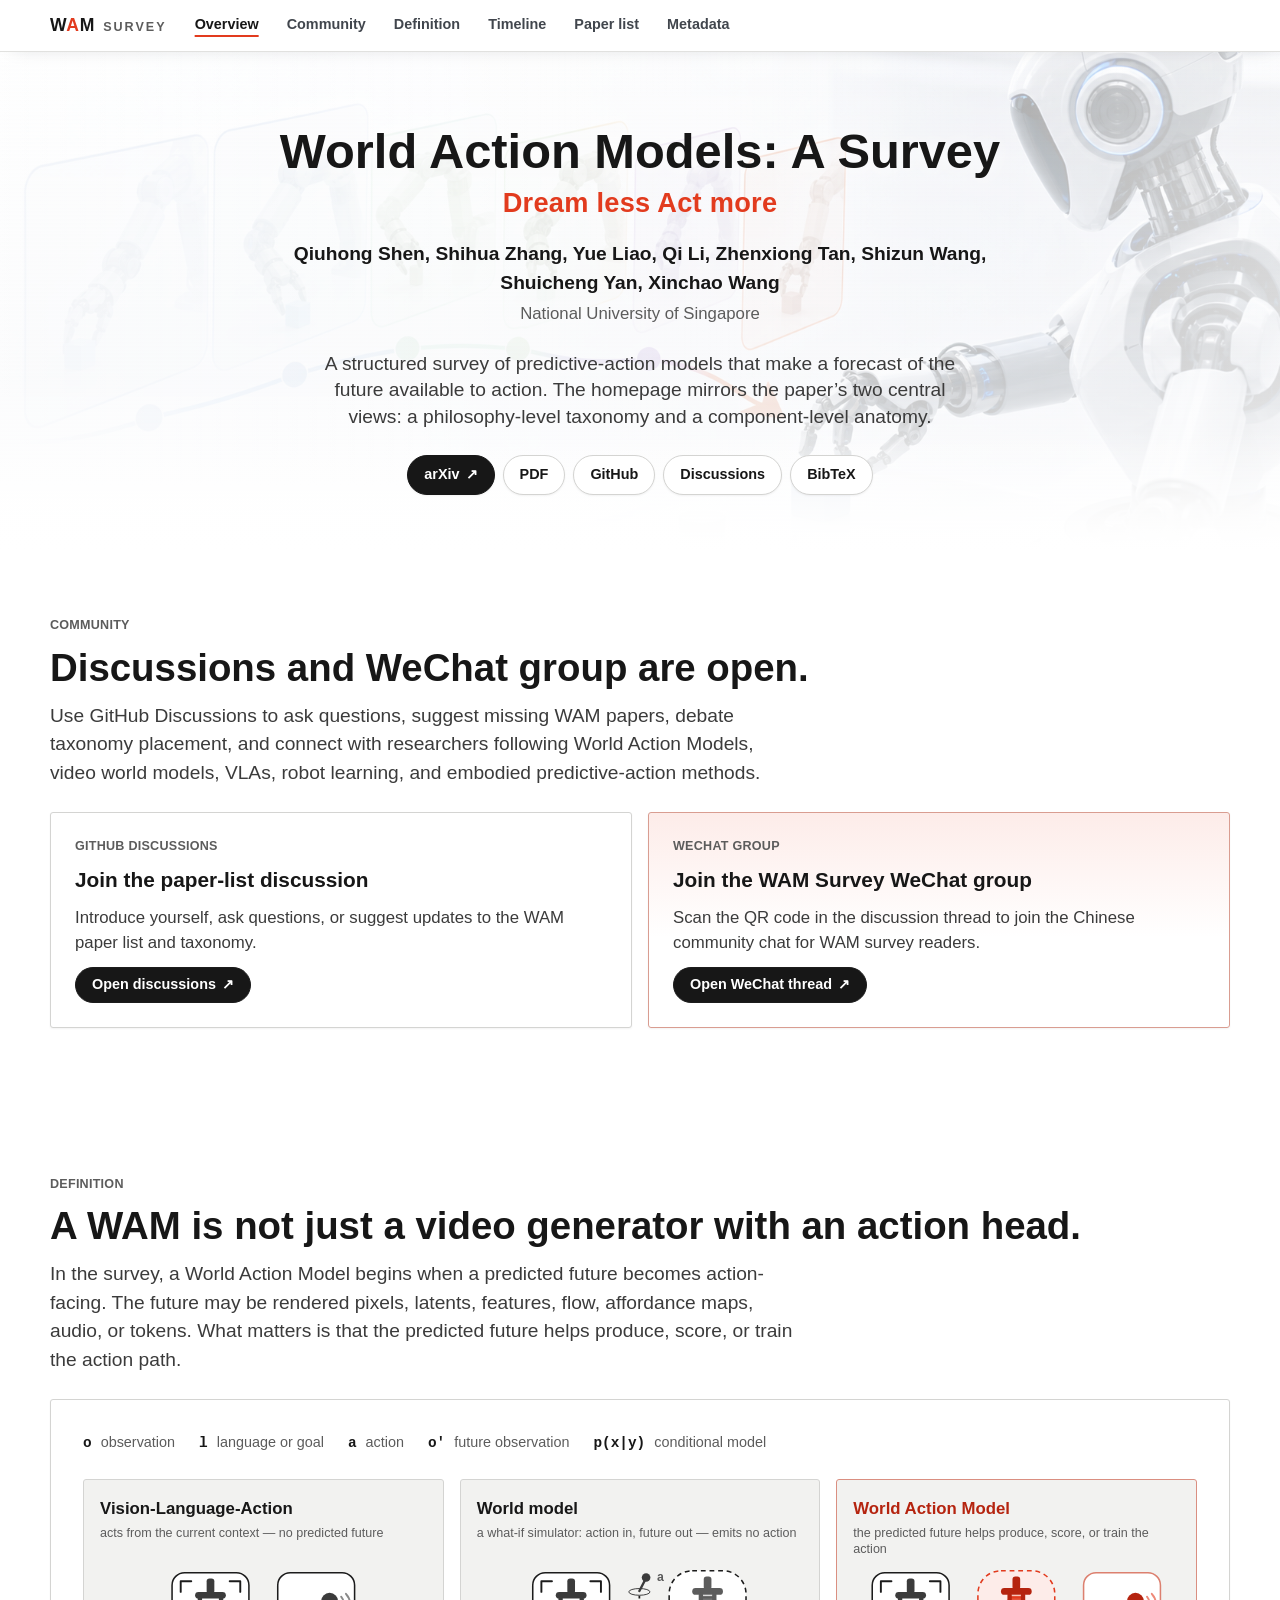
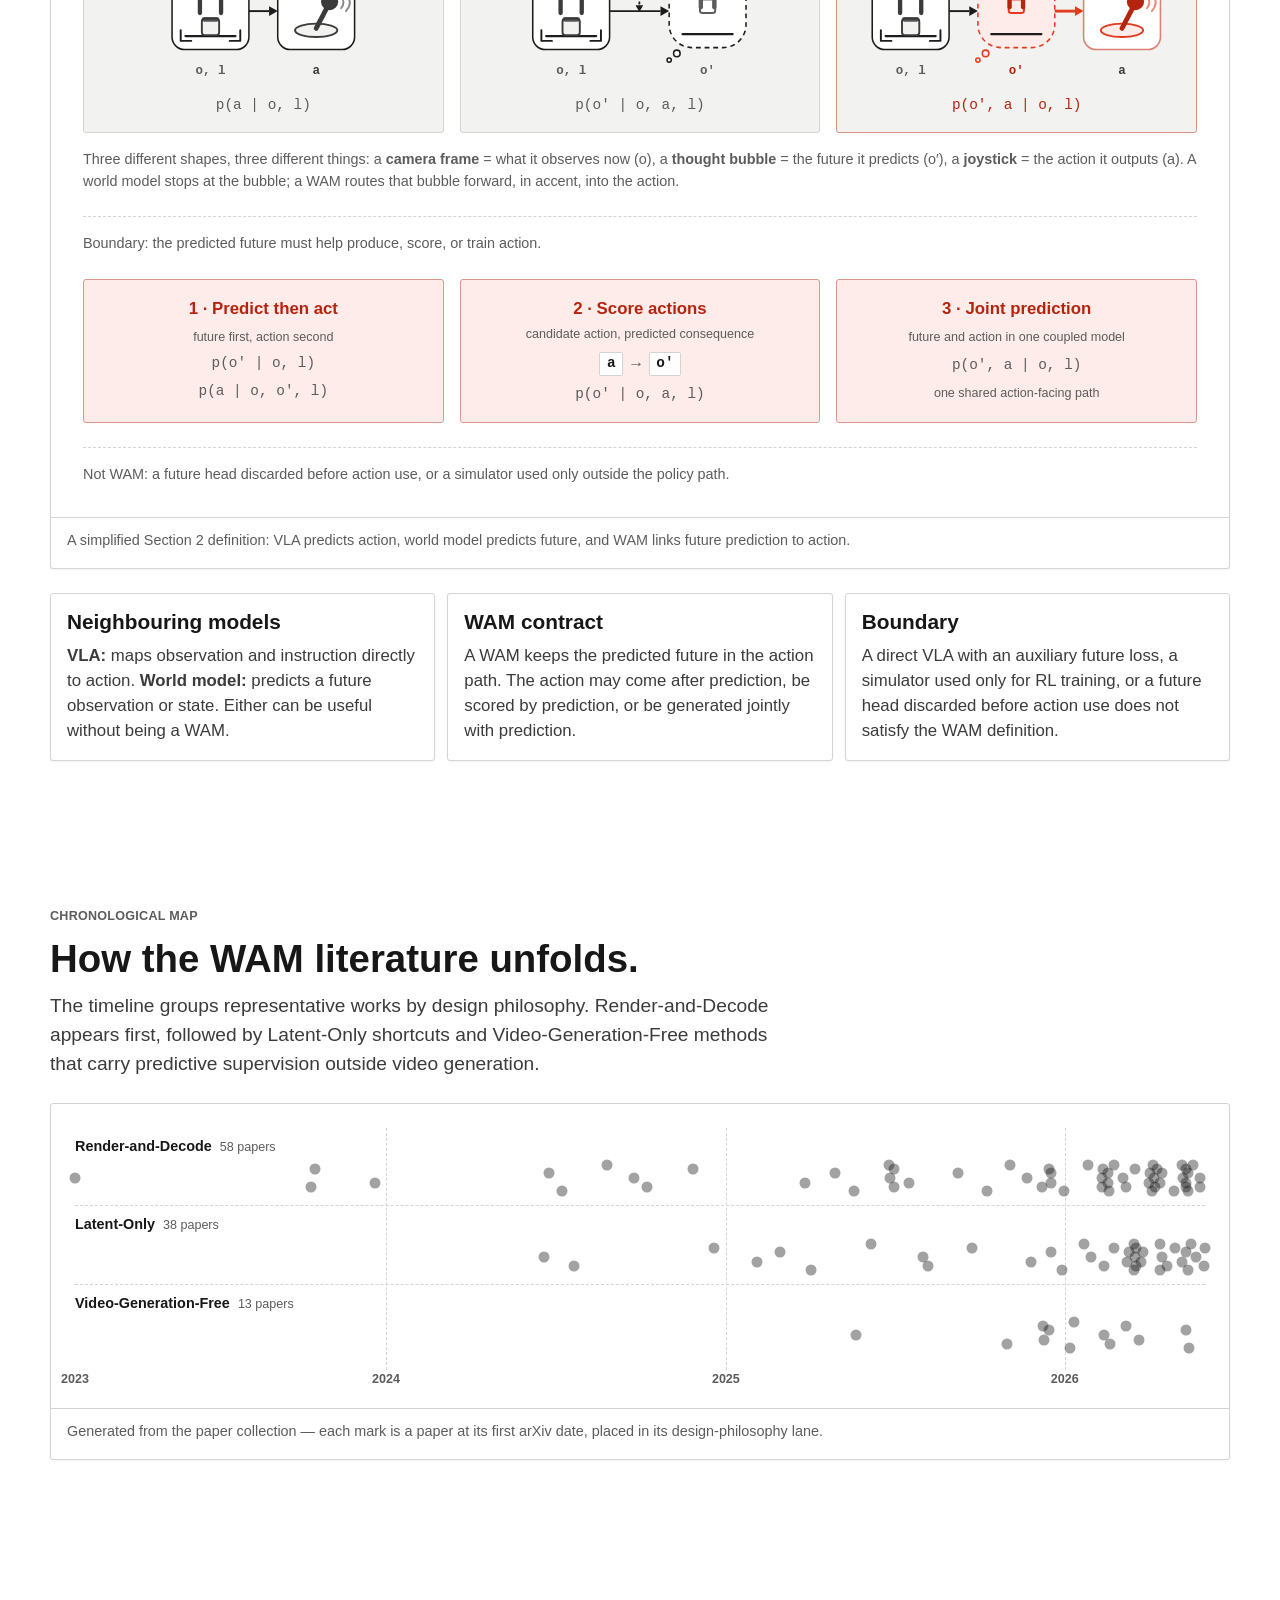
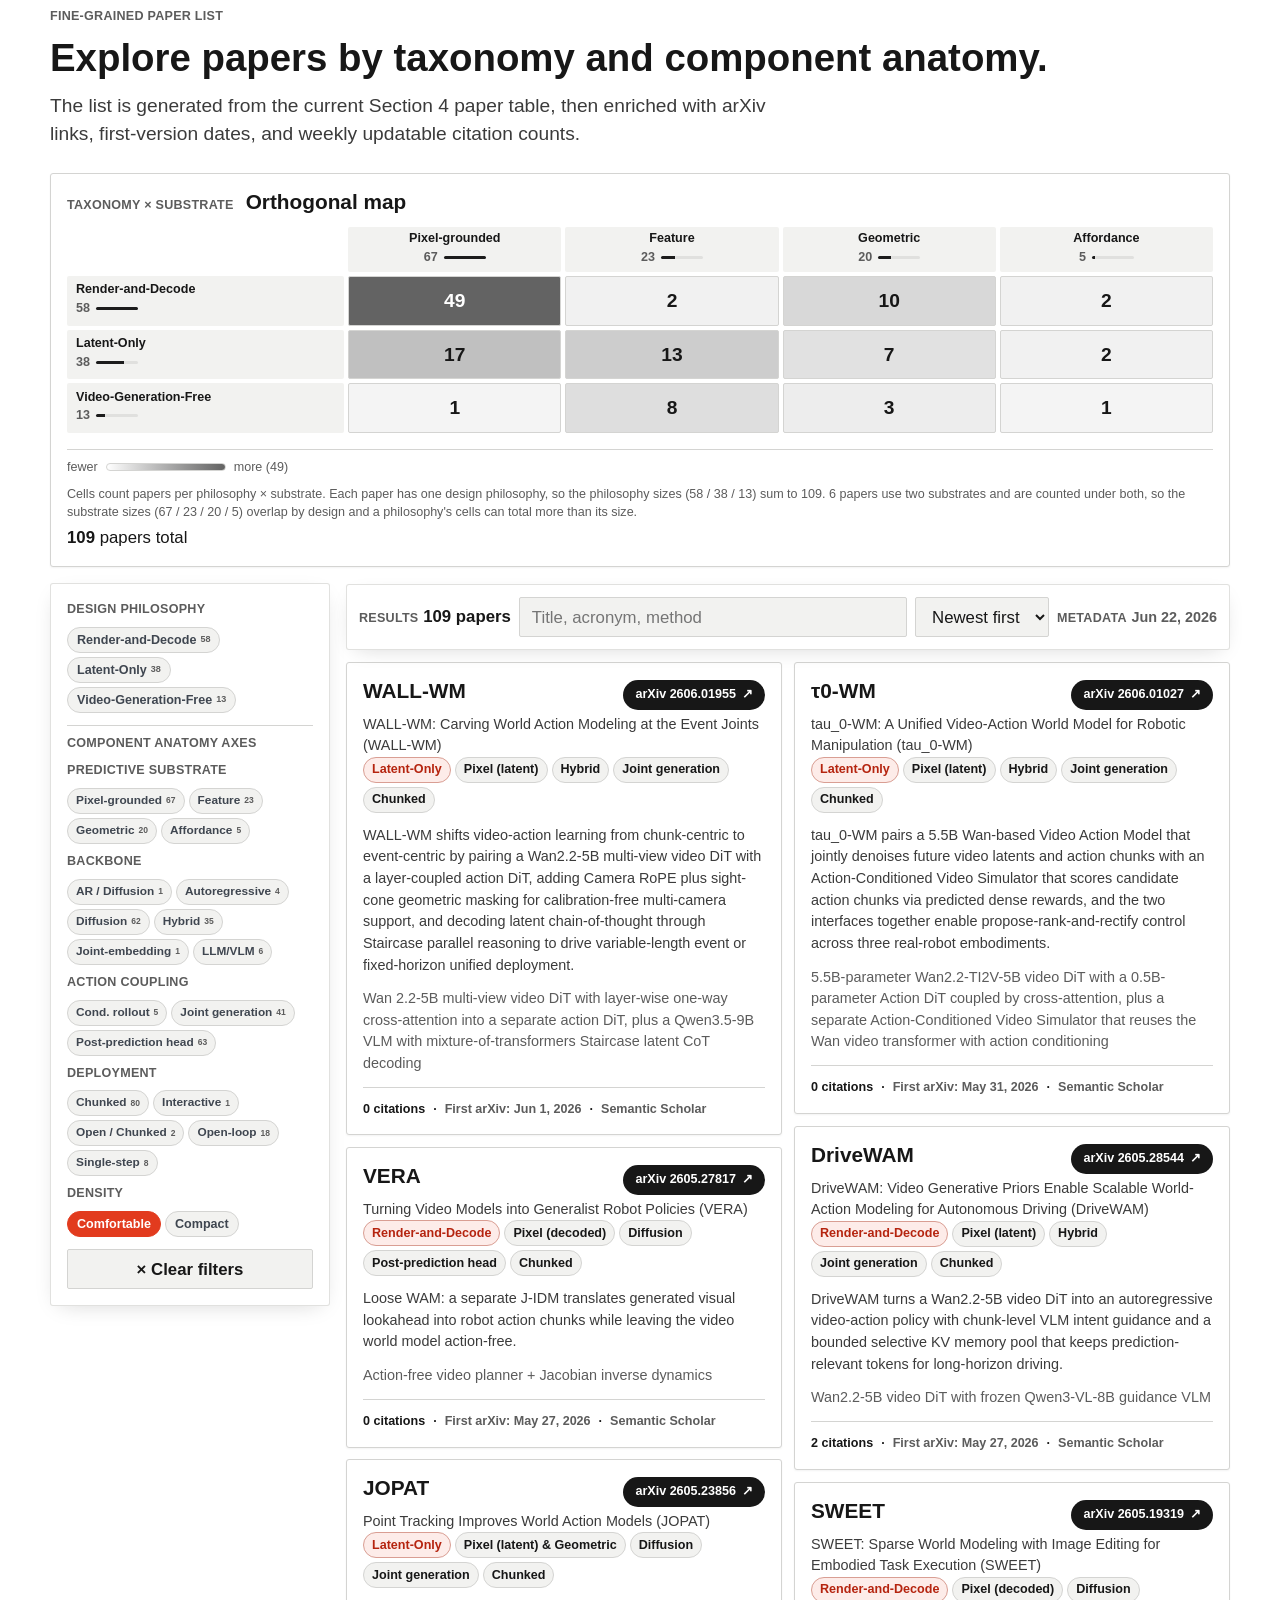
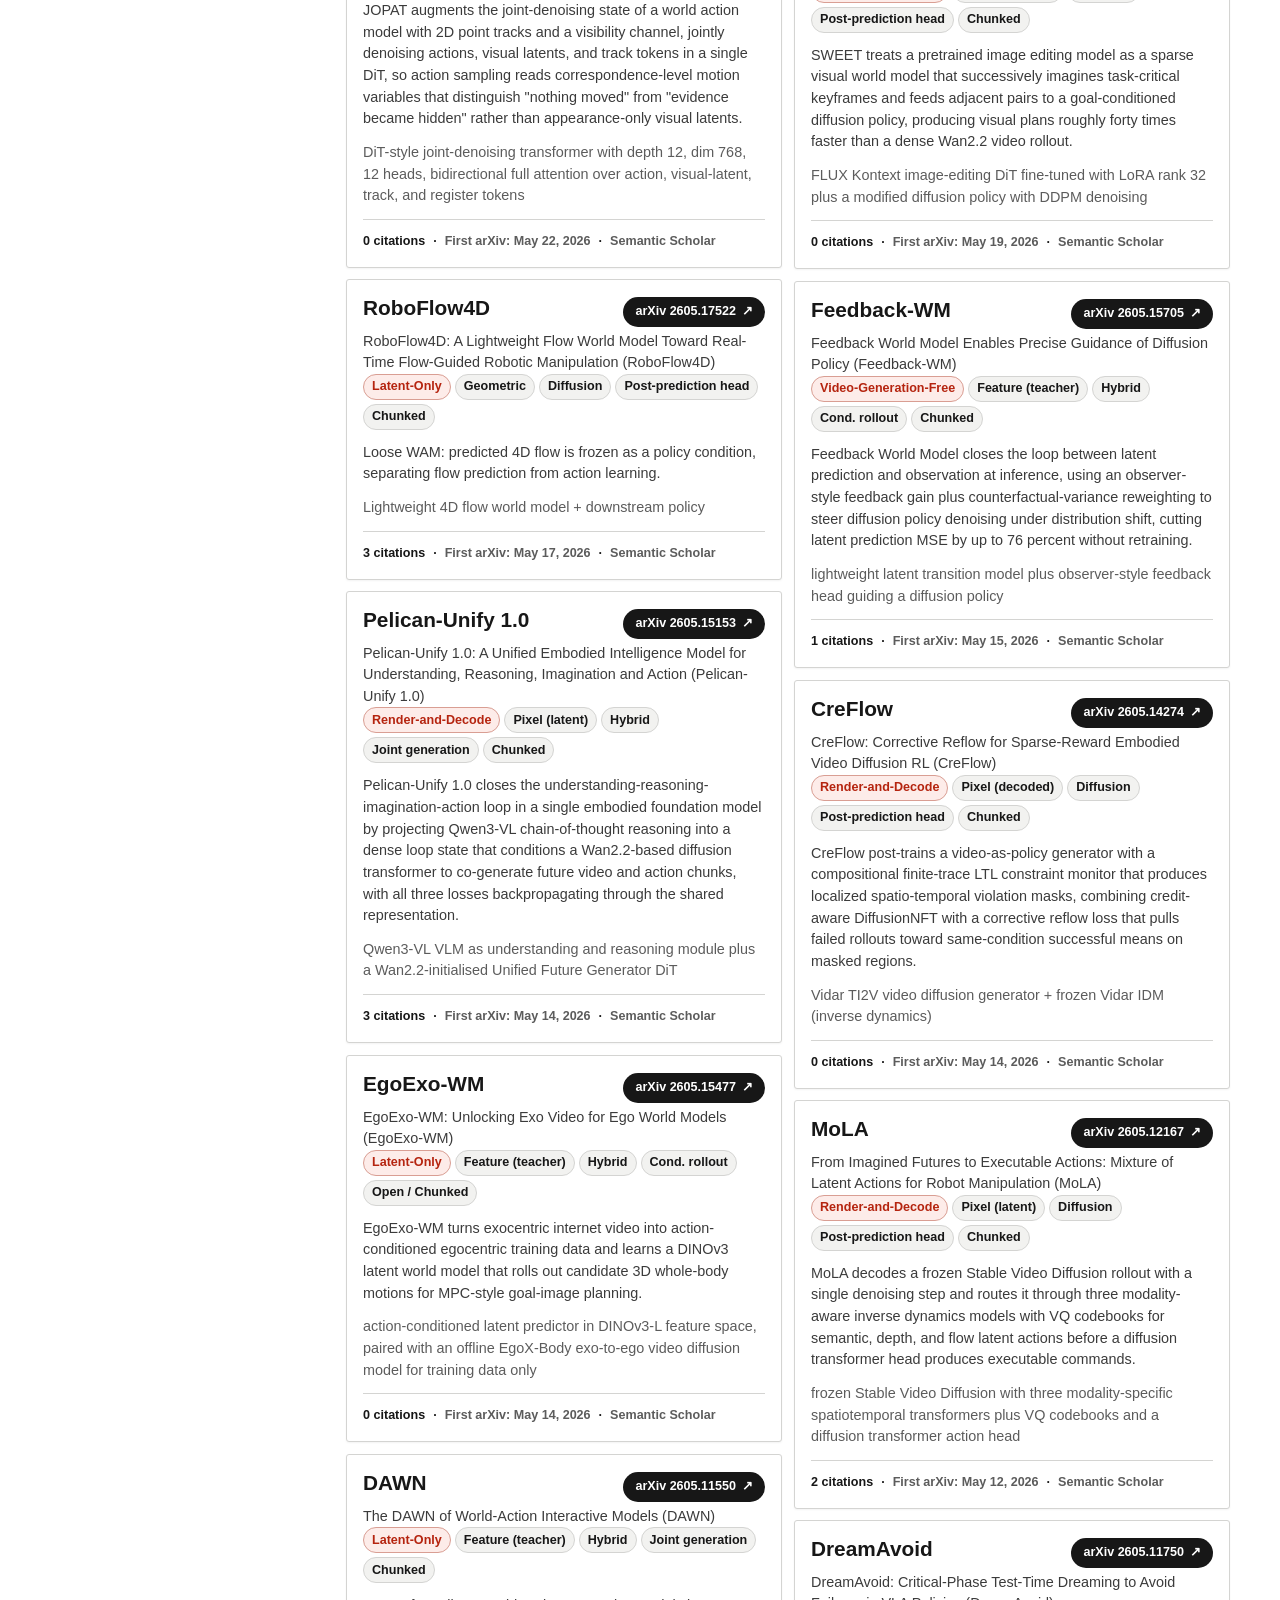
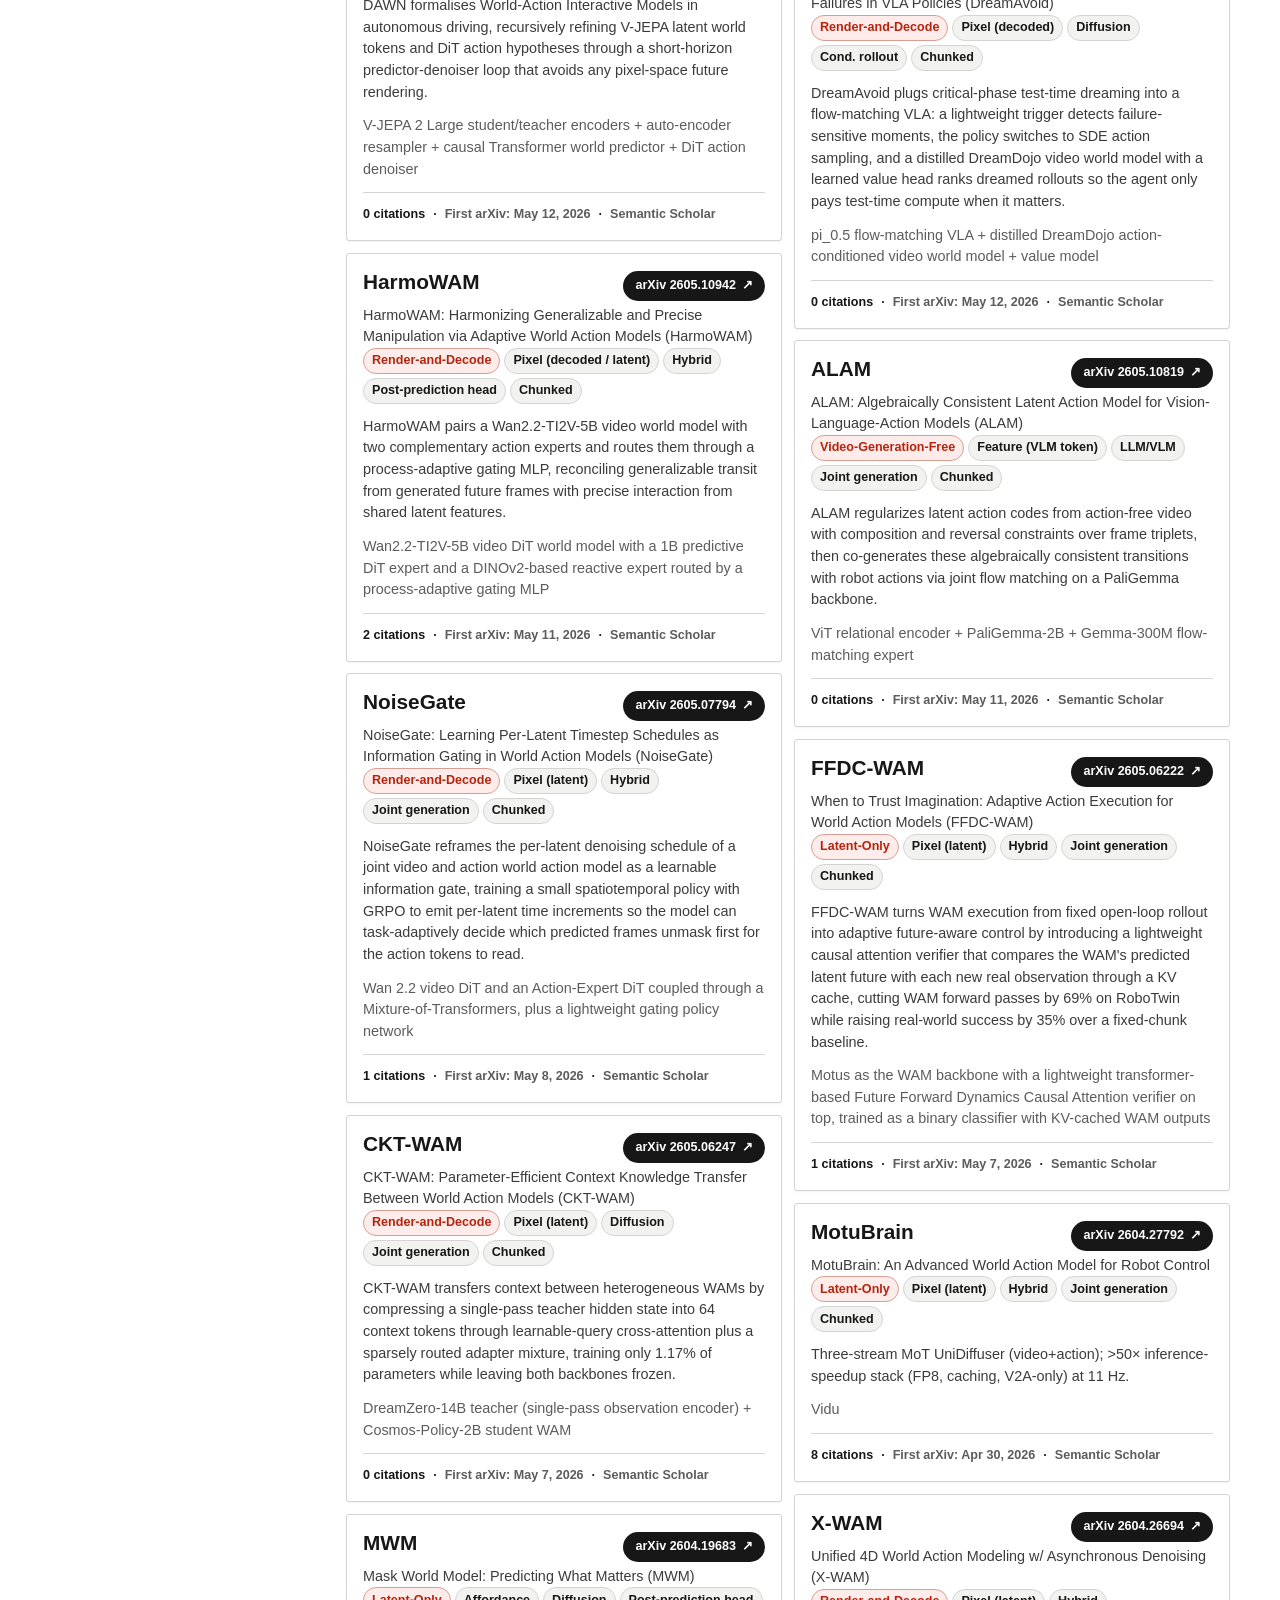
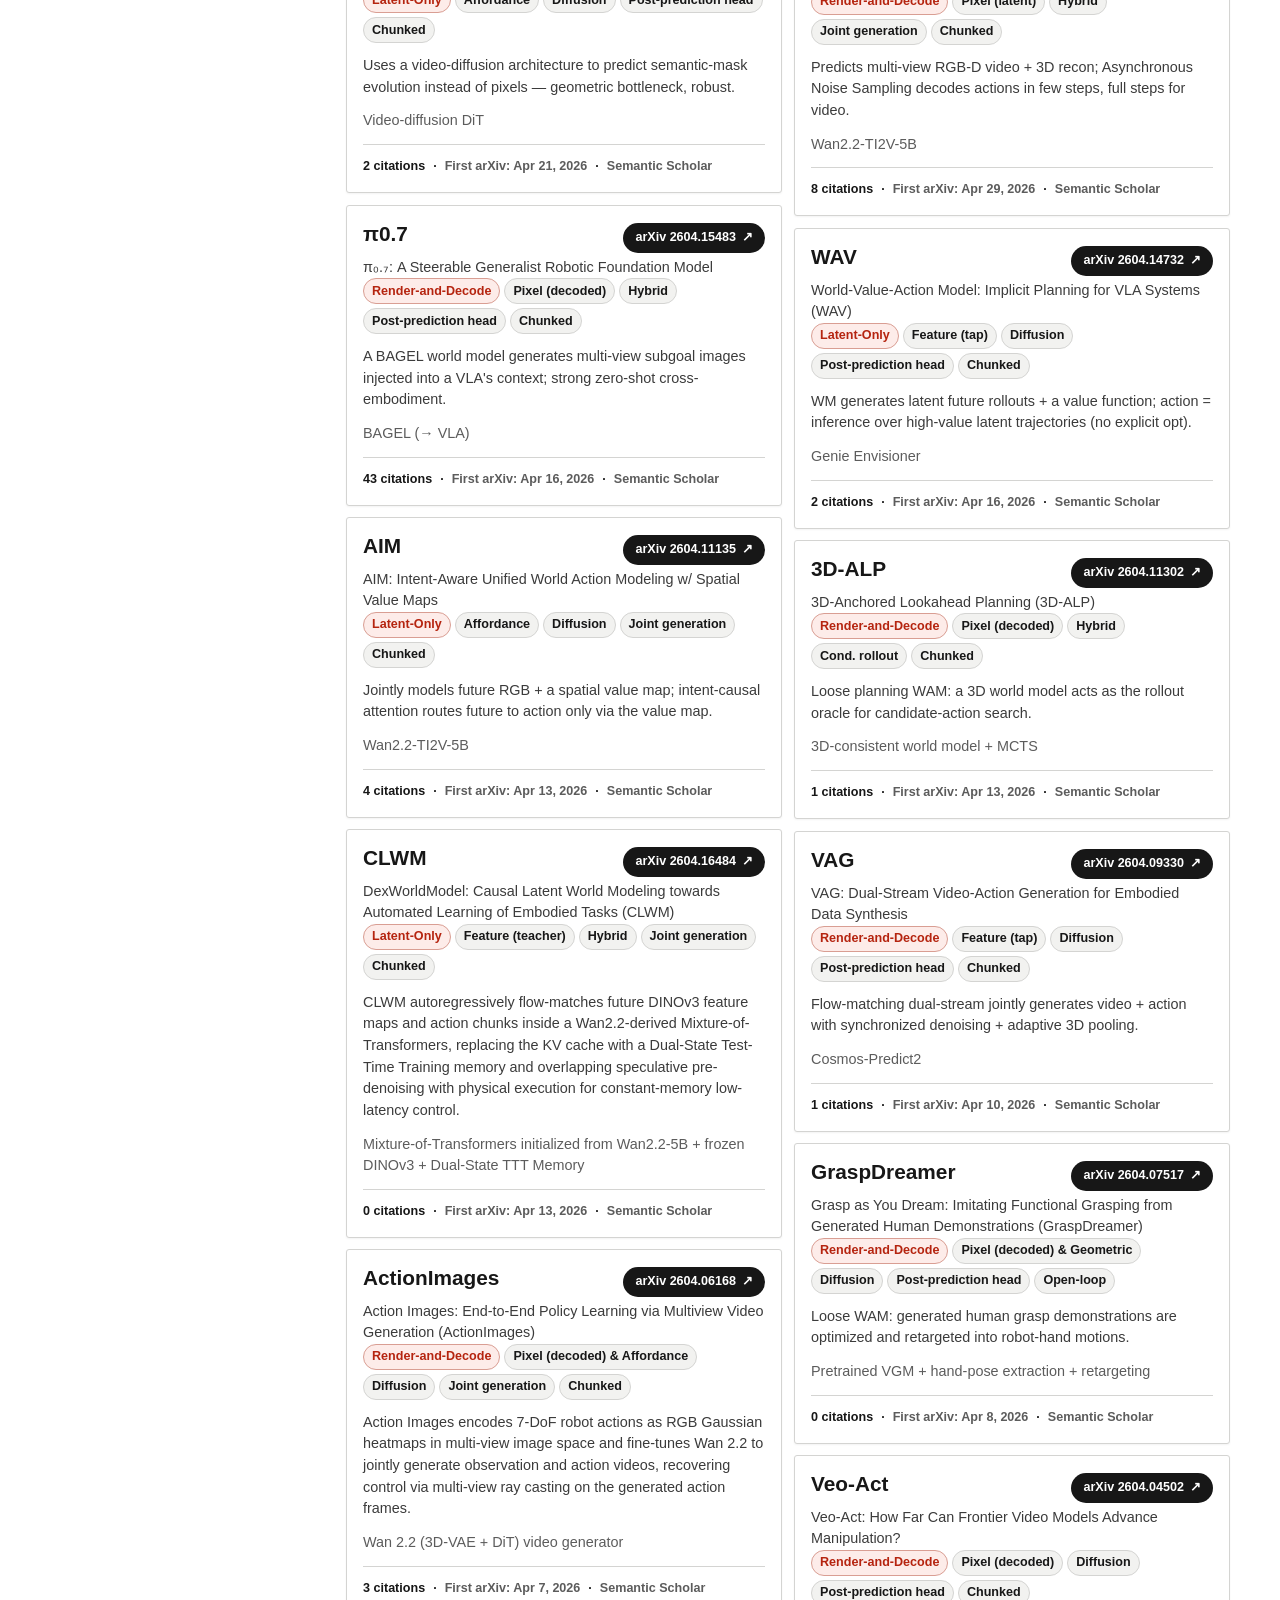
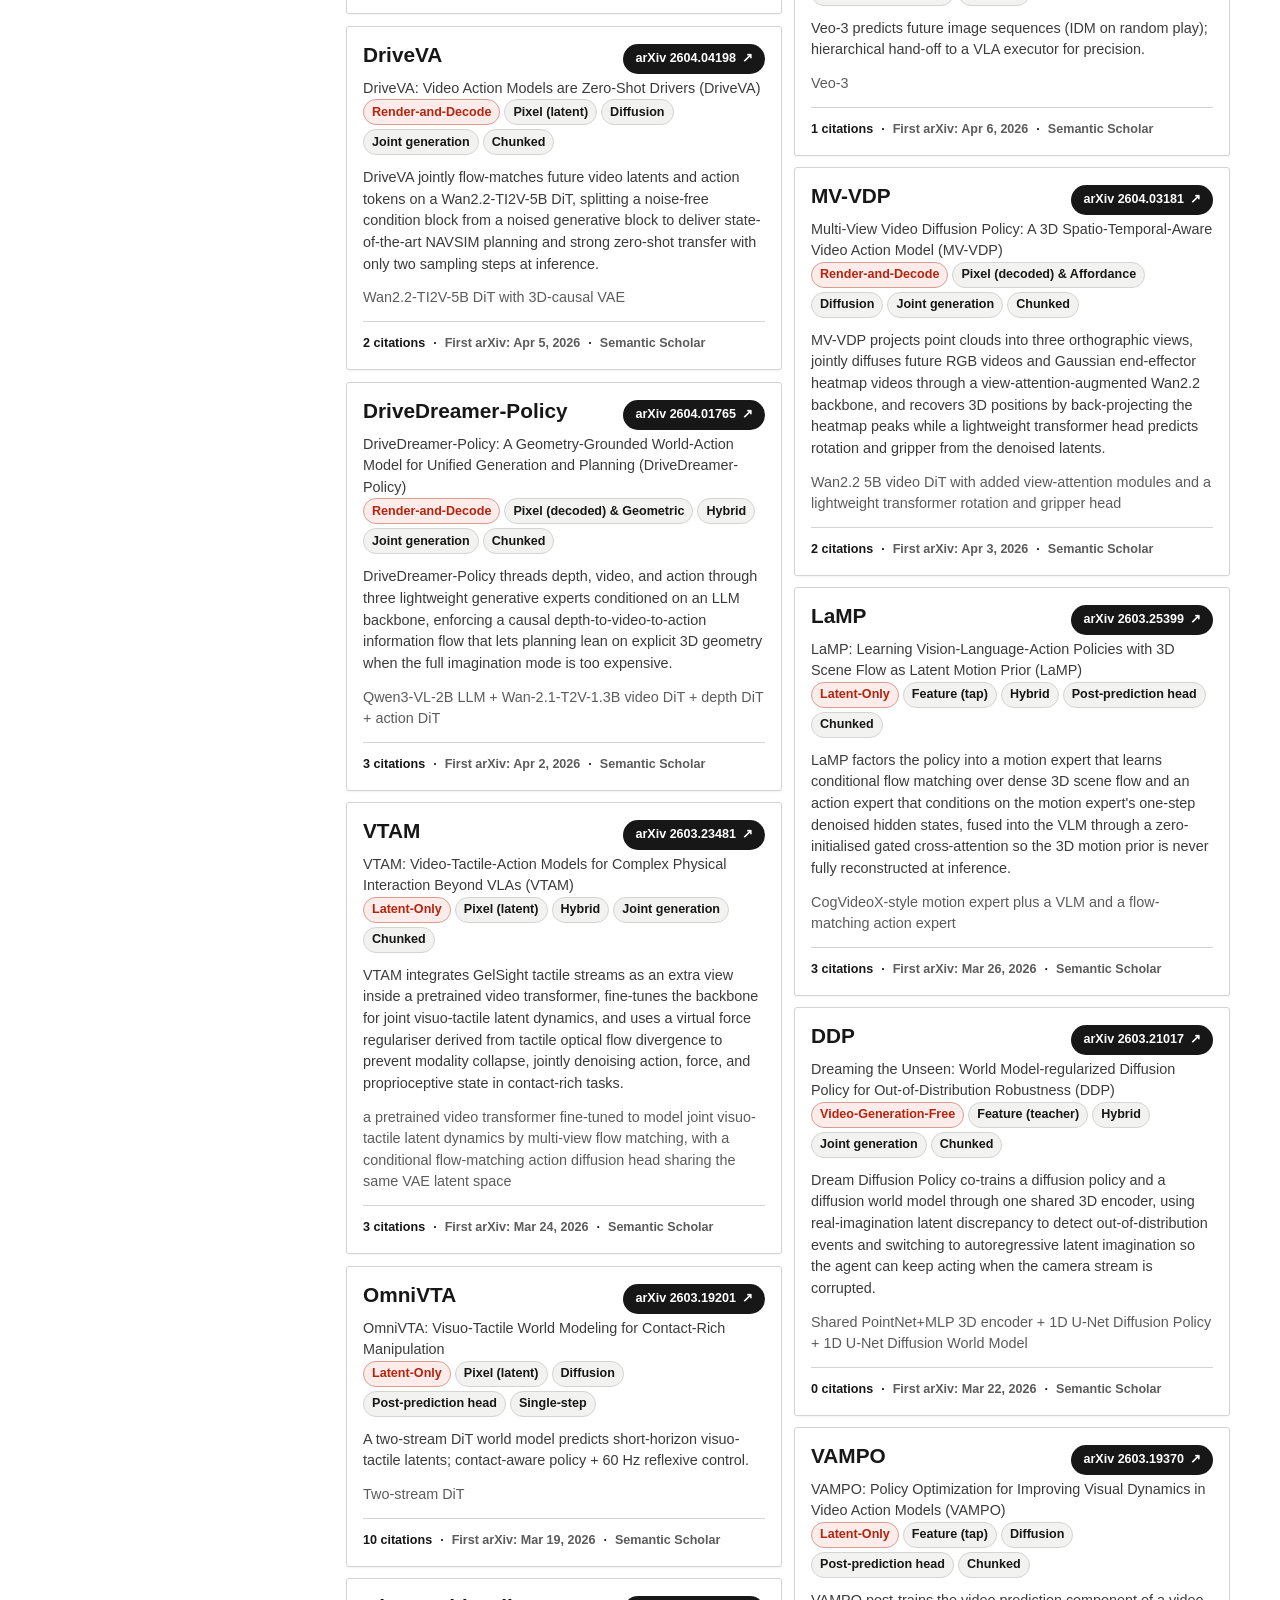
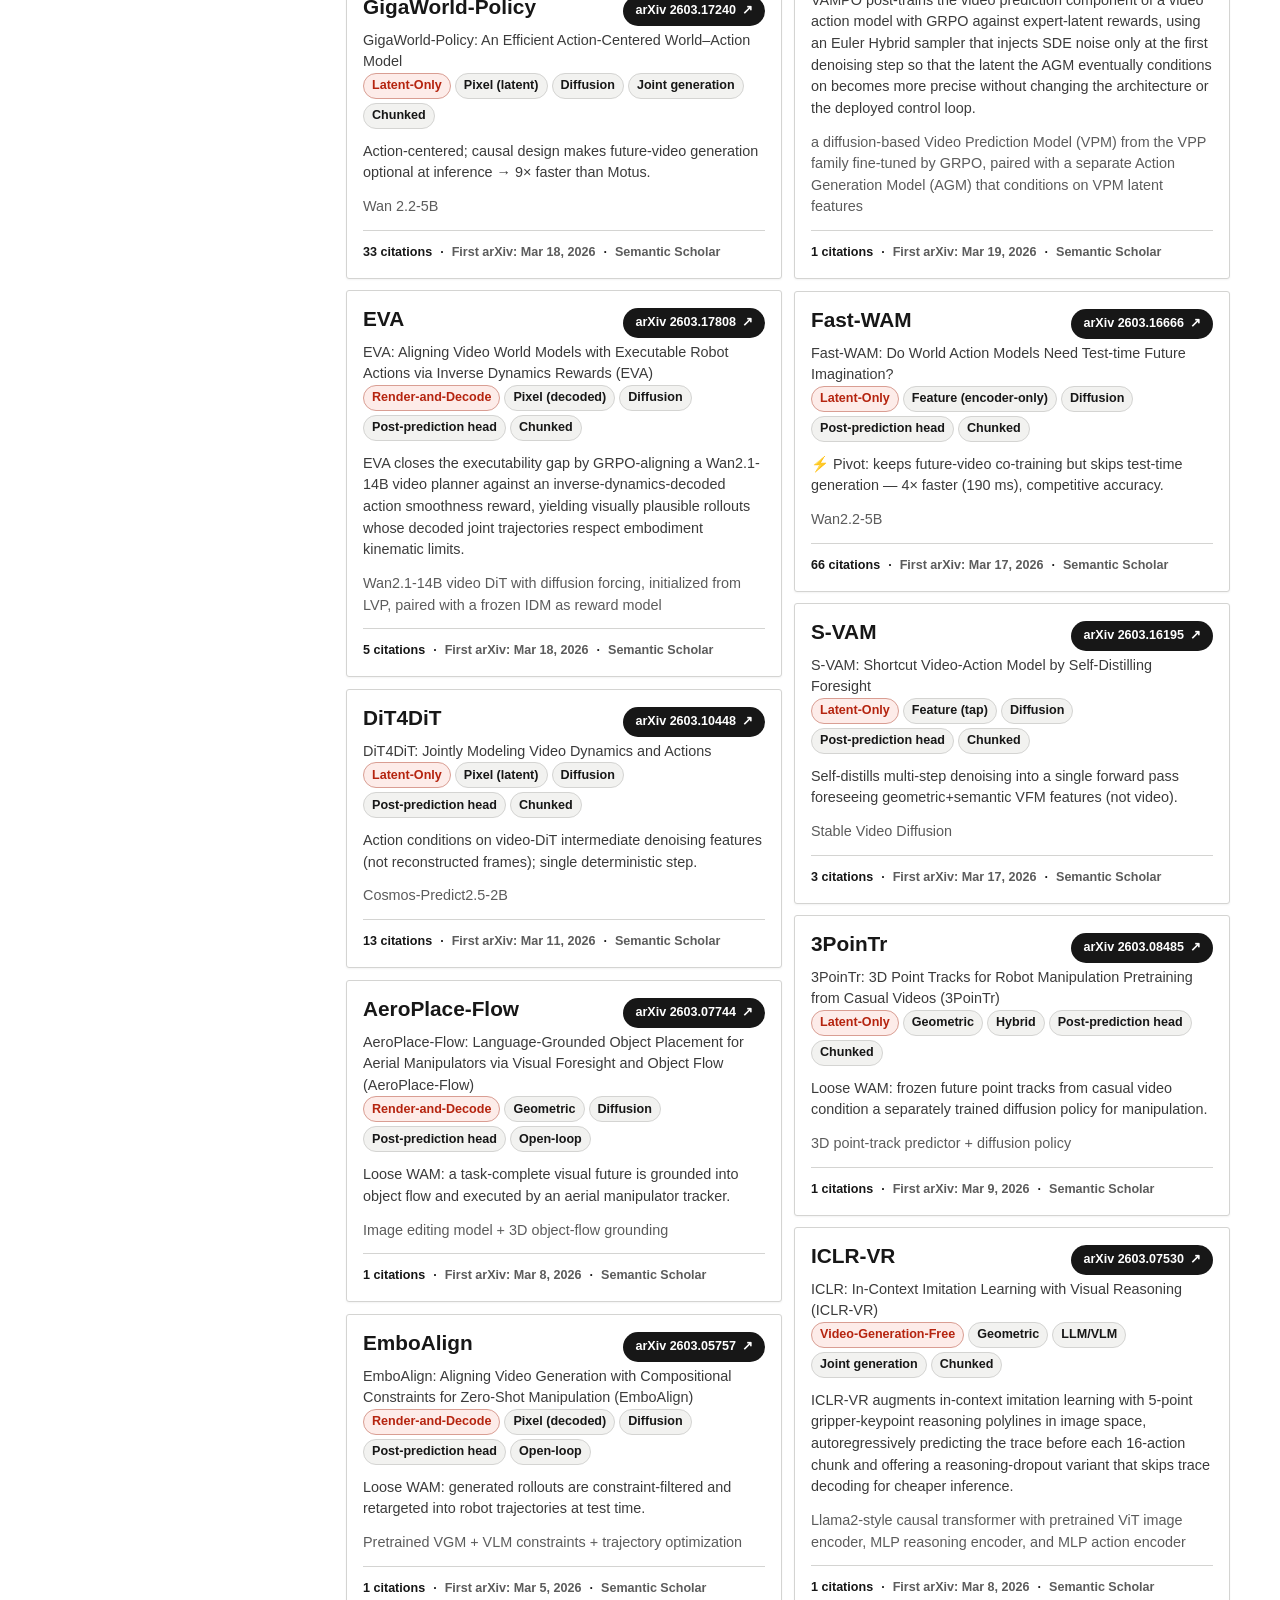
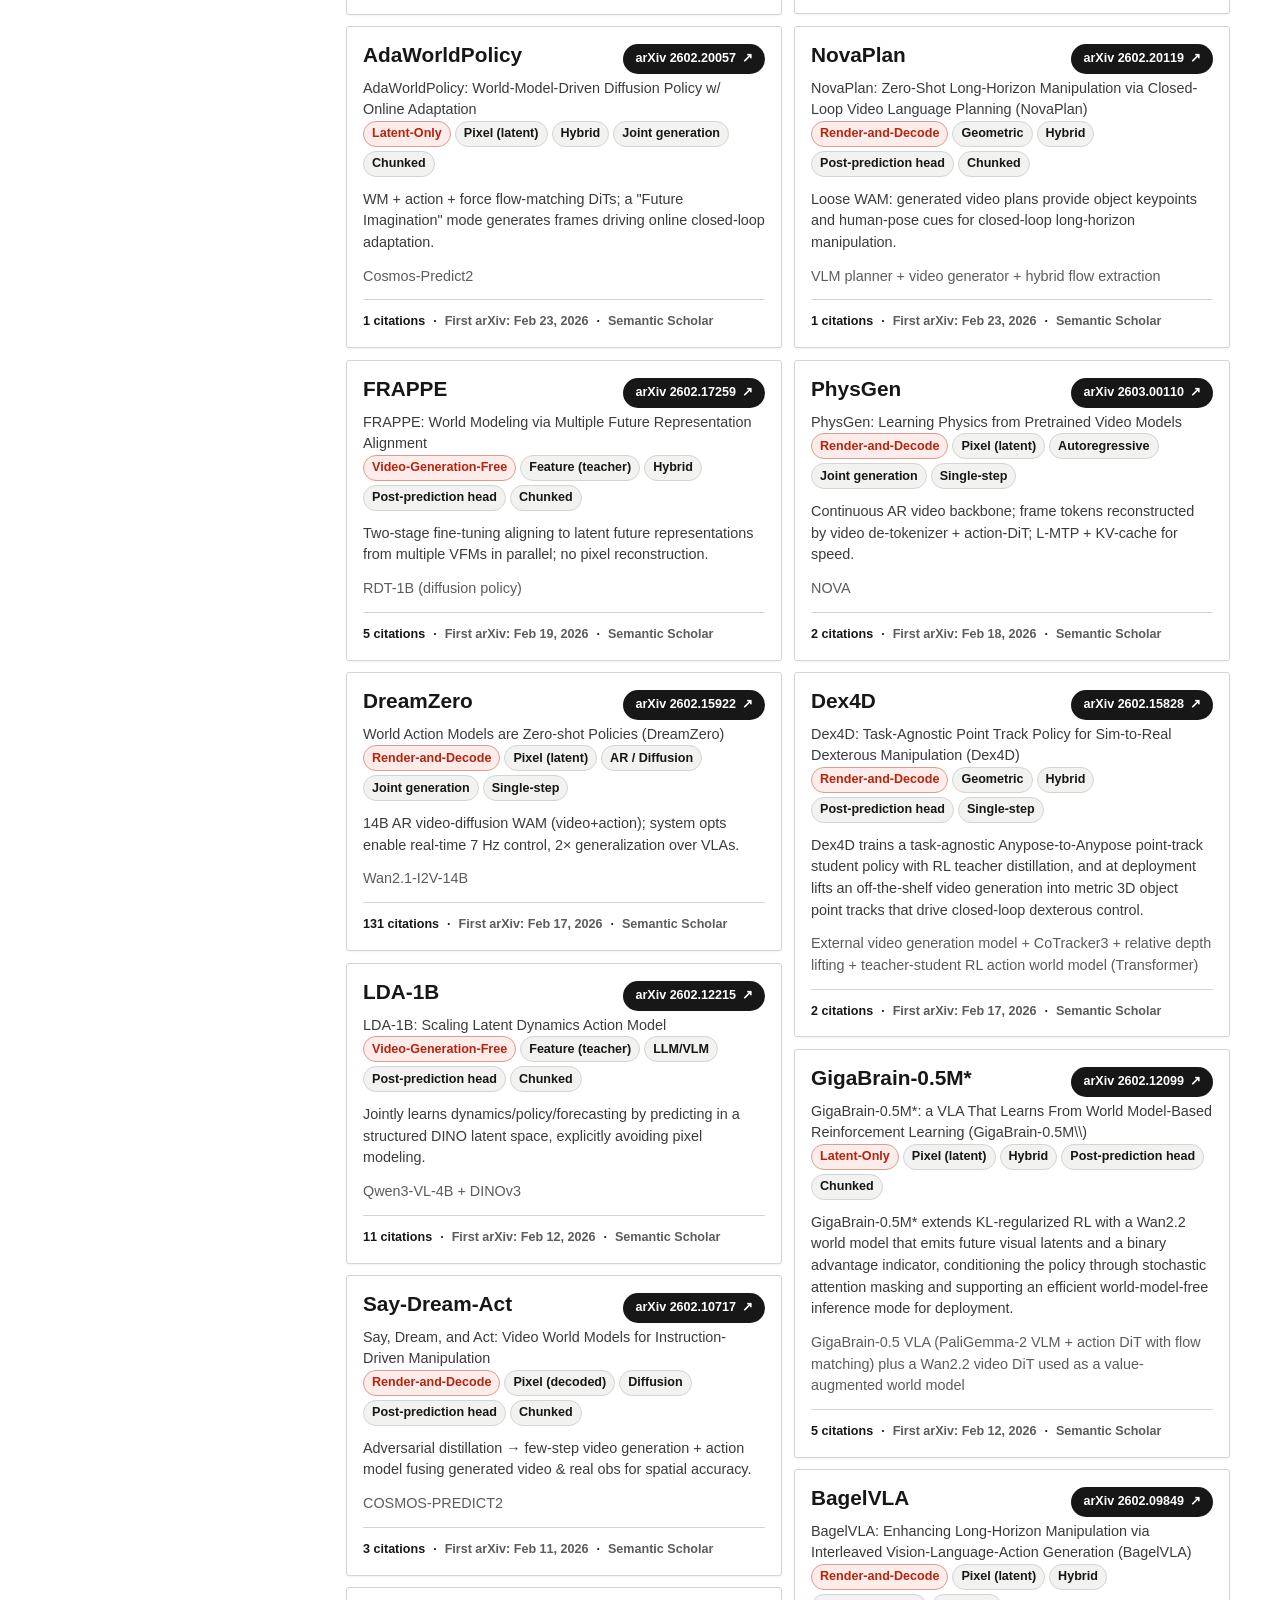
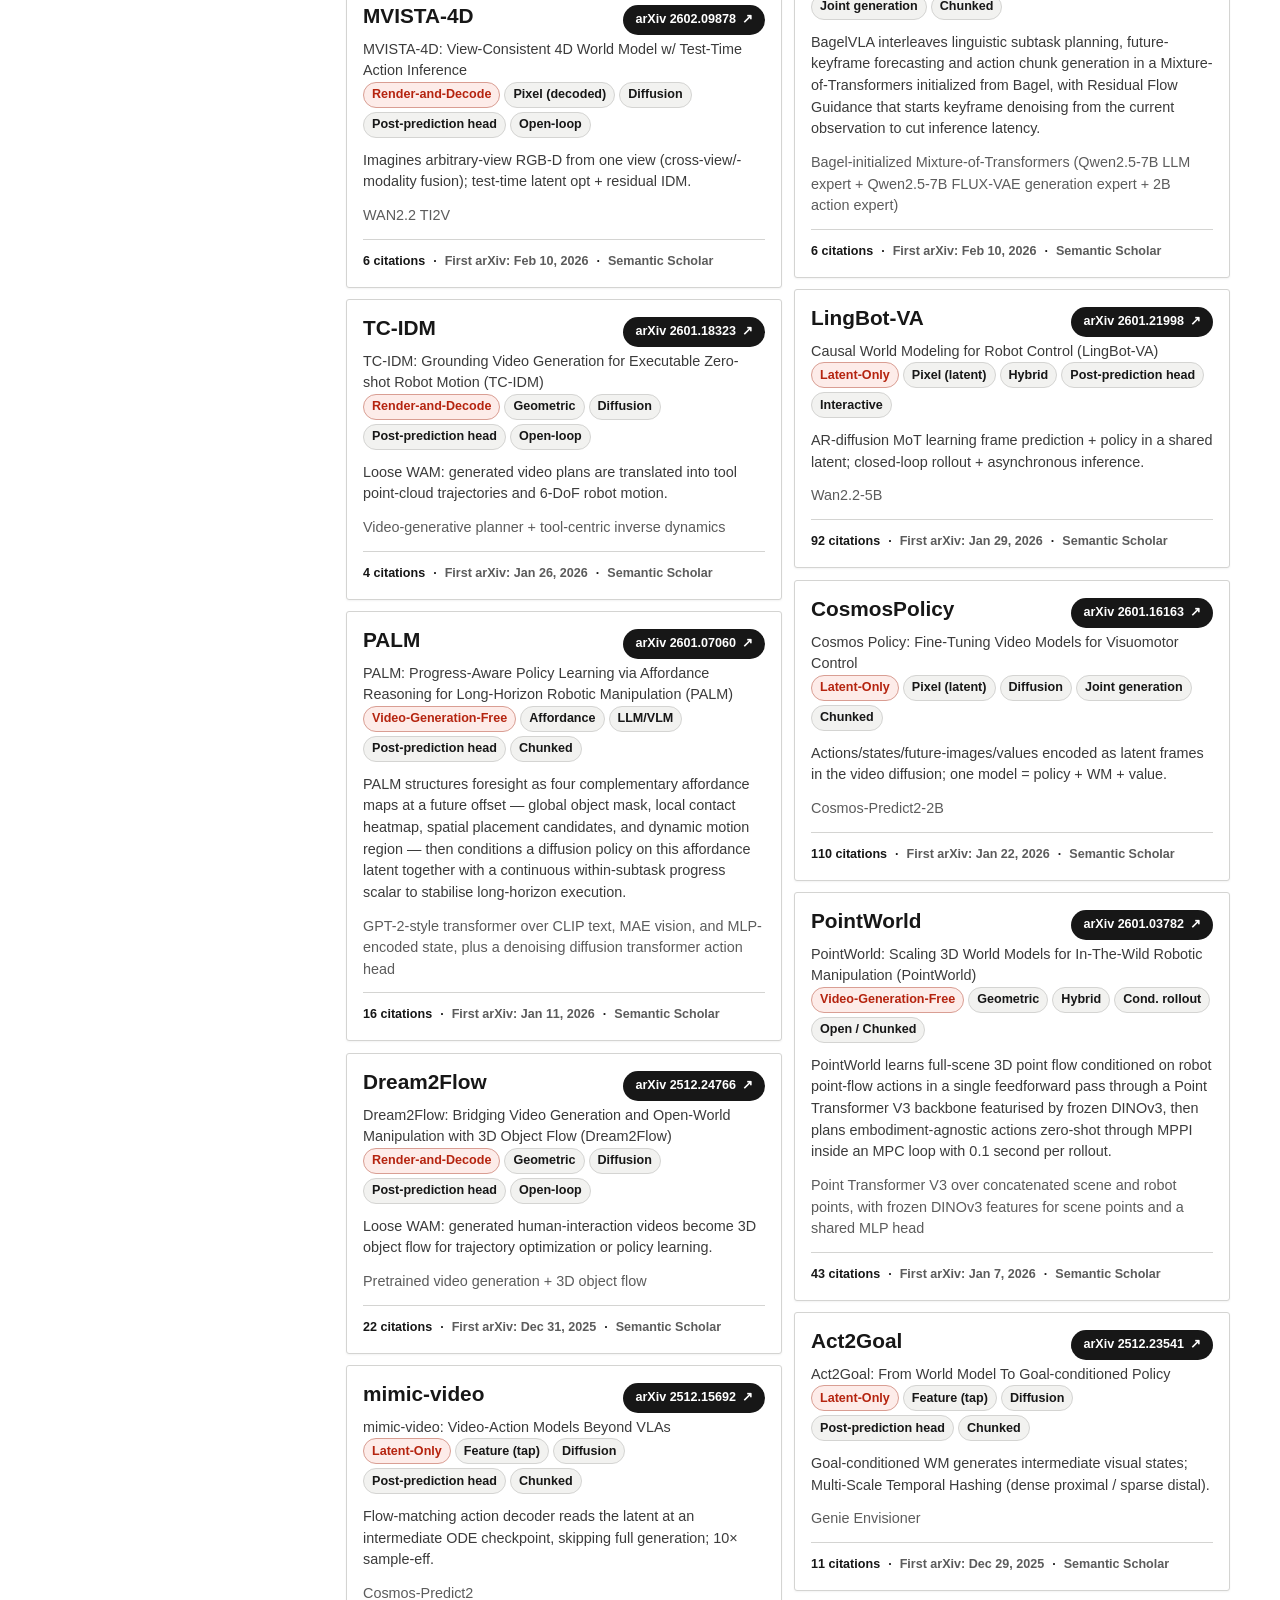
==== commit ce8f1719: "Add SEO, social, and structured-data metadata for indexing Make the homepage maximally indexable and" ====
--- a/index.html
+++ b/index.html
@@ -3,13 +3,128 @@
 <head>
   <meta charset="utf-8">
   <meta name="viewport" content="width=device-width, initial-scale=1">
-  <meta name="description" content="Academic project homepage and interactive paper explorer for the World Action Models survey.">
+  <title>World Action Models: A Survey — WAM, World Models &amp; VLA for Robot Learning</title>
+  <meta name="description" content="Interactive paper list and taxonomy for the World Action Models (WAM) survey — predictive-action models linking world models, video prediction, and vision-language-action (VLA) for robot learning and embodied AI.">
+  <meta name="keywords" content="World Action Models, WAM, world action model survey, world models, video world models, vision-language-action, VLA, robot learning, embodied AI, predictive action models, robot foundation models, generative world models, robotics survey">
+  <meta name="author" content="Qiuhong Shen, Shihua Zhang, Yue Liao, Qi Li, Zhenxiong Tan, Shizun Wang, Shuicheng Yan, Xinchao Wang">
+  <meta name="robots" content="index, follow, max-image-preview:large, max-snippet:-1, max-video-preview:-1">
+  <meta name="googlebot" content="index, follow">
   <meta name="theme-color" content="#ffffff">
-  <title>World Action Model: A Survey</title>
+  <link rel="canonical" href="https://world-action-models.github.io/">
   <link rel="icon" href="favicon.svg" type="image/svg+xml">
+
+  <!-- Open Graph (Facebook, LinkedIn, WeChat, Slack…) -->
+  <meta property="og:type" content="website">
+  <meta property="og:site_name" content="World Action Models: A Survey">
+  <meta property="og:title" content="World Action Models: A Survey">
+  <meta property="og:description" content="An interactive map and paper list of World Action Models (WAM) — predictive-action models linking world models, video prediction, and vision-language-action (VLA) for robot learning.">
+  <meta property="og:url" content="https://world-action-models.github.io/">
+  <meta property="og:image" content="https://world-action-models.github.io/assets/img/figures/hero-wam-future.png">
+  <meta property="og:image:width" content="1672">
+  <meta property="og:image:height" content="941">
+  <meta property="og:image:alt" content="World Action Models survey — a robot acting on a predicted future.">
+  <meta property="og:locale" content="en_US">
+
+  <!-- Twitter / X -->
+  <meta name="twitter:card" content="summary_large_image">
+  <meta name="twitter:title" content="World Action Models: A Survey">
+  <meta name="twitter:description" content="An interactive map and paper list of World Action Models (WAM): world models, video prediction, and vision-language-action (VLA) for robot learning.">
+  <meta name="twitter:image" content="https://world-action-models.github.io/assets/img/figures/hero-wam-future.png">
+  <meta name="twitter:image:alt" content="World Action Models survey — a robot acting on a predicted future.">
+
+  <!-- Google Scholar / Highwire Press citation tags -->
+  <meta name="citation_title" content="World Action Models: A Survey">
+  <meta name="citation_author" content="Shen, Qiuhong">
+  <meta name="citation_author" content="Zhang, Shihua">
+  <meta name="citation_author" content="Liao, Yue">
+  <meta name="citation_author" content="Li, Qi">
+  <meta name="citation_author" content="Tan, Zhenxiong">
+  <meta name="citation_author" content="Wang, Shizun">
+  <meta name="citation_author" content="Yan, Shuicheng">
+  <meta name="citation_author" content="Wang, Xinchao">
+  <meta name="citation_publication_date" content="2026">
+  <meta name="citation_arxiv_id" content="2606.20781">
+  <meta name="citation_abstract_html_url" content="https://world-action-models.github.io/">
+  <meta name="citation_pdf_url" content="https://world-action-models.github.io/wam-survey-nus.pdf">
+  <meta name="citation_technical_report_institution" content="National University of Singapore">
+  <meta name="citation_language" content="en">
+  <meta name="citation_keywords" content="World Action Models; world models; vision-language-action; robot learning; embodied AI">
+
   <link rel="preload" href="assets/img/figures/hero-wam-future.png" as="image">
   <link rel="preload" href="assets/img/figures/fig-wam-timeline-themed.webp" as="image">
   <link rel="stylesheet" href="assets/css/styles.css?v=3">
+
+  <script type="application/ld+json">
+  {
+    "@context": "https://schema.org",
+    "@graph": [
+      {
+        "@type": "WebSite",
+        "@id": "https://world-action-models.github.io/#website",
+        "url": "https://world-action-models.github.io/",
+        "name": "World Action Models: A Survey",
+        "description": "Interactive homepage and paper list for the World Action Models (WAM) survey.",
+        "inLanguage": "en",
+        "publisher": { "@id": "https://world-action-models.github.io/#org" }
+      },
+      {
+        "@type": "Organization",
+        "@id": "https://world-action-models.github.io/#org",
+        "name": "National University of Singapore",
+        "url": "https://www.nus.edu.sg/"
+      },
+      {
+        "@type": "ScholarlyArticle",
+        "@id": "https://world-action-models.github.io/#article",
+        "name": "World Action Models: A Survey",
+        "headline": "World Action Models: A Survey",
+        "abstract": "A structured survey of World Action Models (WAM): predictive-action models that make a forecast of the future available to action, spanning world models, video prediction, and vision-language-action (VLA) methods for robot learning and embodied AI.",
+        "url": "https://world-action-models.github.io/",
+        "image": "https://world-action-models.github.io/assets/img/figures/hero-wam-future.png",
+        "datePublished": "2026-06",
+        "dateModified": "2026-06-25",
+        "inLanguage": "en",
+        "isAccessibleForFree": true,
+        "author": [
+          { "@type": "Person", "name": "Qiuhong Shen" },
+          { "@type": "Person", "name": "Shihua Zhang" },
+          { "@type": "Person", "name": "Yue Liao" },
+          { "@type": "Person", "name": "Qi Li" },
+          { "@type": "Person", "name": "Zhenxiong Tan" },
+          { "@type": "Person", "name": "Shizun Wang" },
+          { "@type": "Person", "name": "Shuicheng Yan" },
+          { "@type": "Person", "name": "Xinchao Wang" }
+        ],
+        "publisher": { "@id": "https://world-action-models.github.io/#org" },
+        "sameAs": [ "https://arxiv.org/abs/2606.20781" ],
+        "identifier": [
+          { "@type": "PropertyValue", "propertyID": "arXiv", "value": "arXiv:2606.20781" }
+        ],
+        "keywords": "World Action Models, world models, vision-language-action, VLA, robot learning, embodied AI, predictive action models",
+        "isPartOf": { "@id": "https://world-action-models.github.io/#website" }
+      },
+      {
+        "@type": "Dataset",
+        "@id": "https://world-action-models.github.io/#dataset",
+        "name": "World Action Models survey paper collection",
+        "description": "A curated, taxonomy-labelled collection of papers on World Action Models (WAM). Each paper is tagged by design philosophy, predictive substrate, backbone, action coupling, and deployment, with arXiv links and weekly-refreshed citation counts.",
+        "url": "https://world-action-models.github.io/#papers",
+        "keywords": [ "World Action Models", "world models", "vision-language-action", "robot learning", "embodied AI" ],
+        "inLanguage": "en",
+        "isAccessibleForFree": true,
+        "creator": { "@id": "https://world-action-models.github.io/#org" },
+        "isPartOf": { "@id": "https://world-action-models.github.io/#website" },
+        "distribution": [
+          {
+            "@type": "DataDownload",
+            "encodingFormat": "application/json",
+            "contentUrl": "https://world-action-models.github.io/assets/data/papers.json"
+          }
+        ]
+      }
+    ]
+  }
+  </script>
 </head>
 <body>
   <a class="skip-link" href="#papers">Skip to paper list</a>
@@ -33,7 +148,7 @@
   <main id="top" class="page-shell">
     <section class="paper-hero" id="overview" aria-labelledby="paper-title">
       <div class="hero-text academic-title-block">
-        <h1 id="paper-title">World Action Model: A Survey</h1>
+        <h1 id="paper-title">World Action Models: A Survey</h1>
         <p class="hero-subtitle">Dream less Act more</p>
         <p class="author-list">Qiuhong Shen, Shihua Zhang, Yue Liao, Qi Li, Zhenxiong Tan, Shizun Wang,<br>Shuicheng Yan, Xinchao Wang</p>
         <p class="affiliation-line">National University of Singapore</p>
@@ -43,7 +158,7 @@
         </p>
         <div class="hero-links">
           <a class="hero-link hero-link--primary" href="https://arxiv.org/abs/2606.20781" aria-label="Read the survey on arXiv">arXiv <span aria-hidden="true">↗</span></a>
-          <a class="hero-link" href="wam-survey-nus.pdf" aria-label="Download the World Action Models survey PDF">PDF</a>
+          <a class="hero-link" href="https://arxiv.org/pdf/2606.20781" aria-label="Download the World Action Models survey PDF from arXiv">PDF</a>
           <a class="hero-link" href="https://github.com/world-action-models/awesome-world-action-models" aria-label="World Action Models paper list repository on GitHub">GitHub</a>
           <a class="hero-link" href="https://github.com/world-action-models/awesome-world-action-models/discussions" aria-label="Open World Action Models GitHub Discussions">Discussions</a>
           <a class="hero-link" href="bibtex.html" aria-label="Open the World Action Models survey BibTeX">BibTeX</a>
